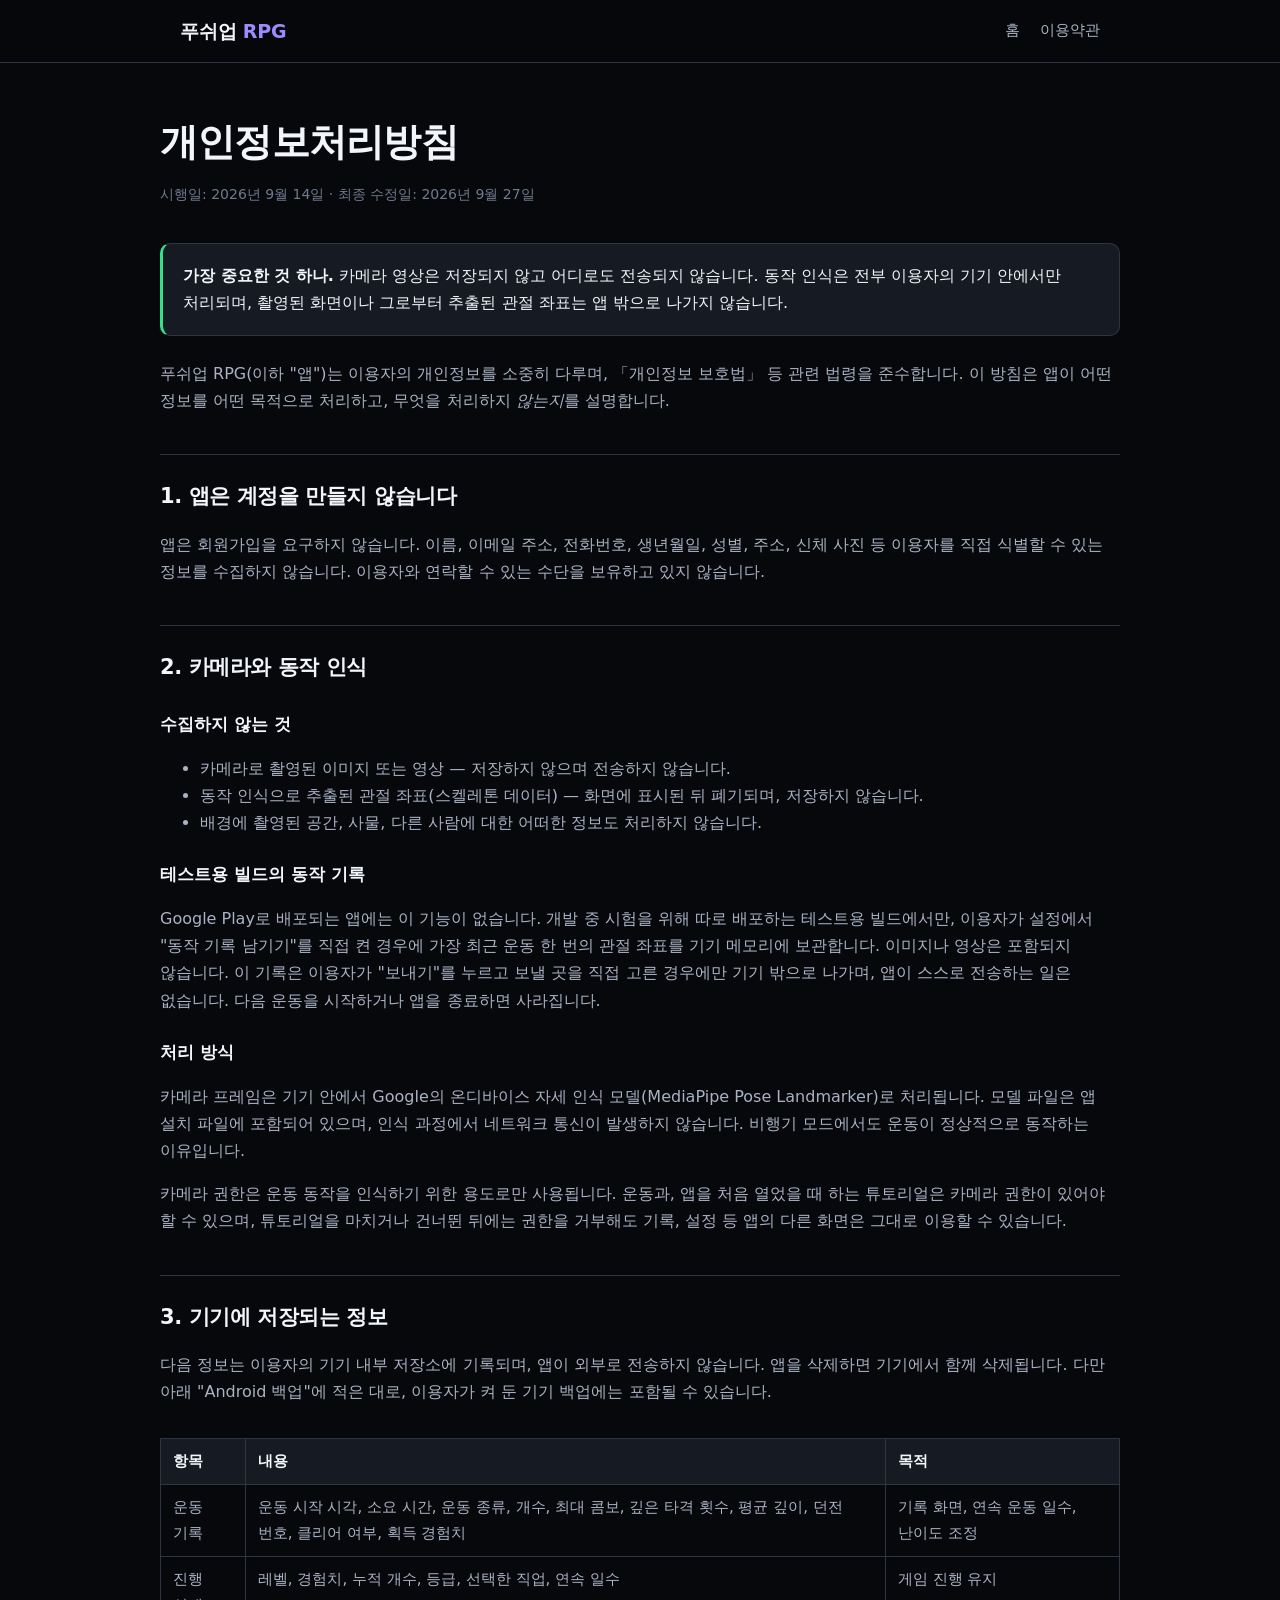
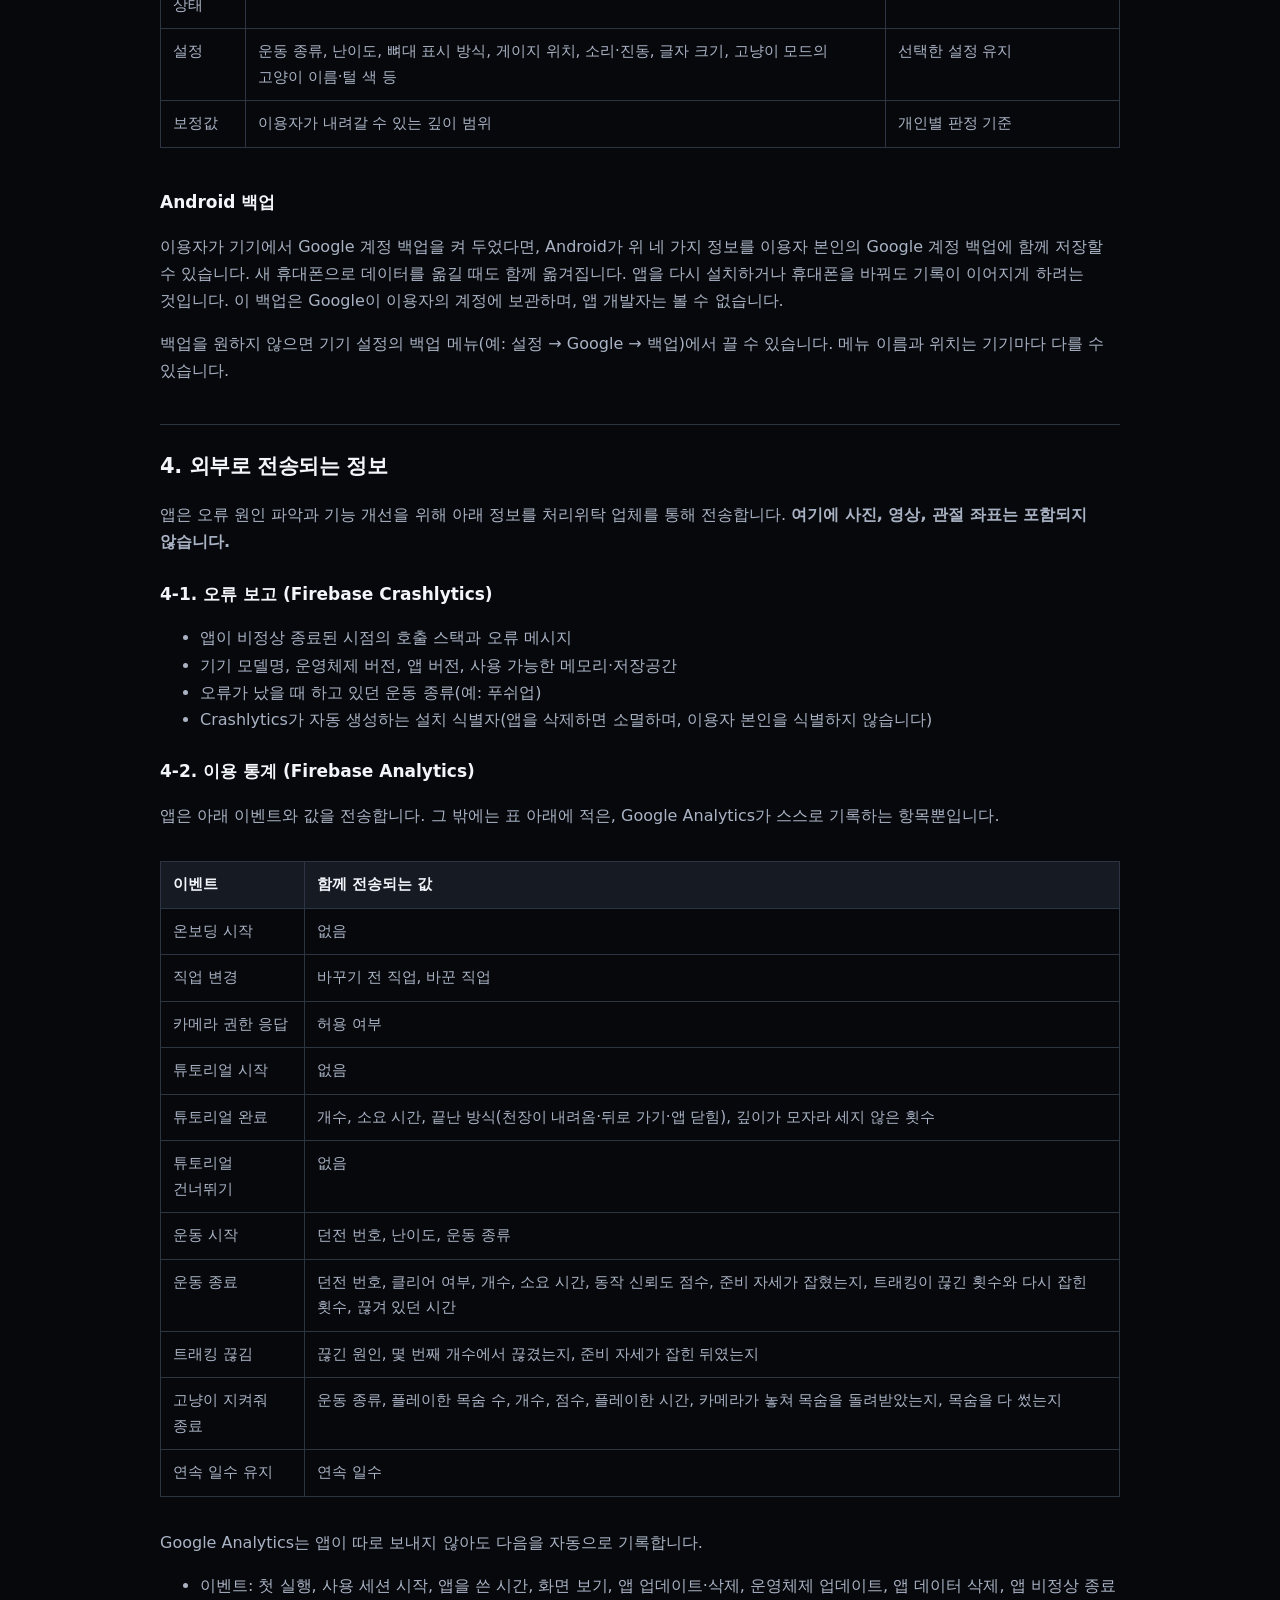
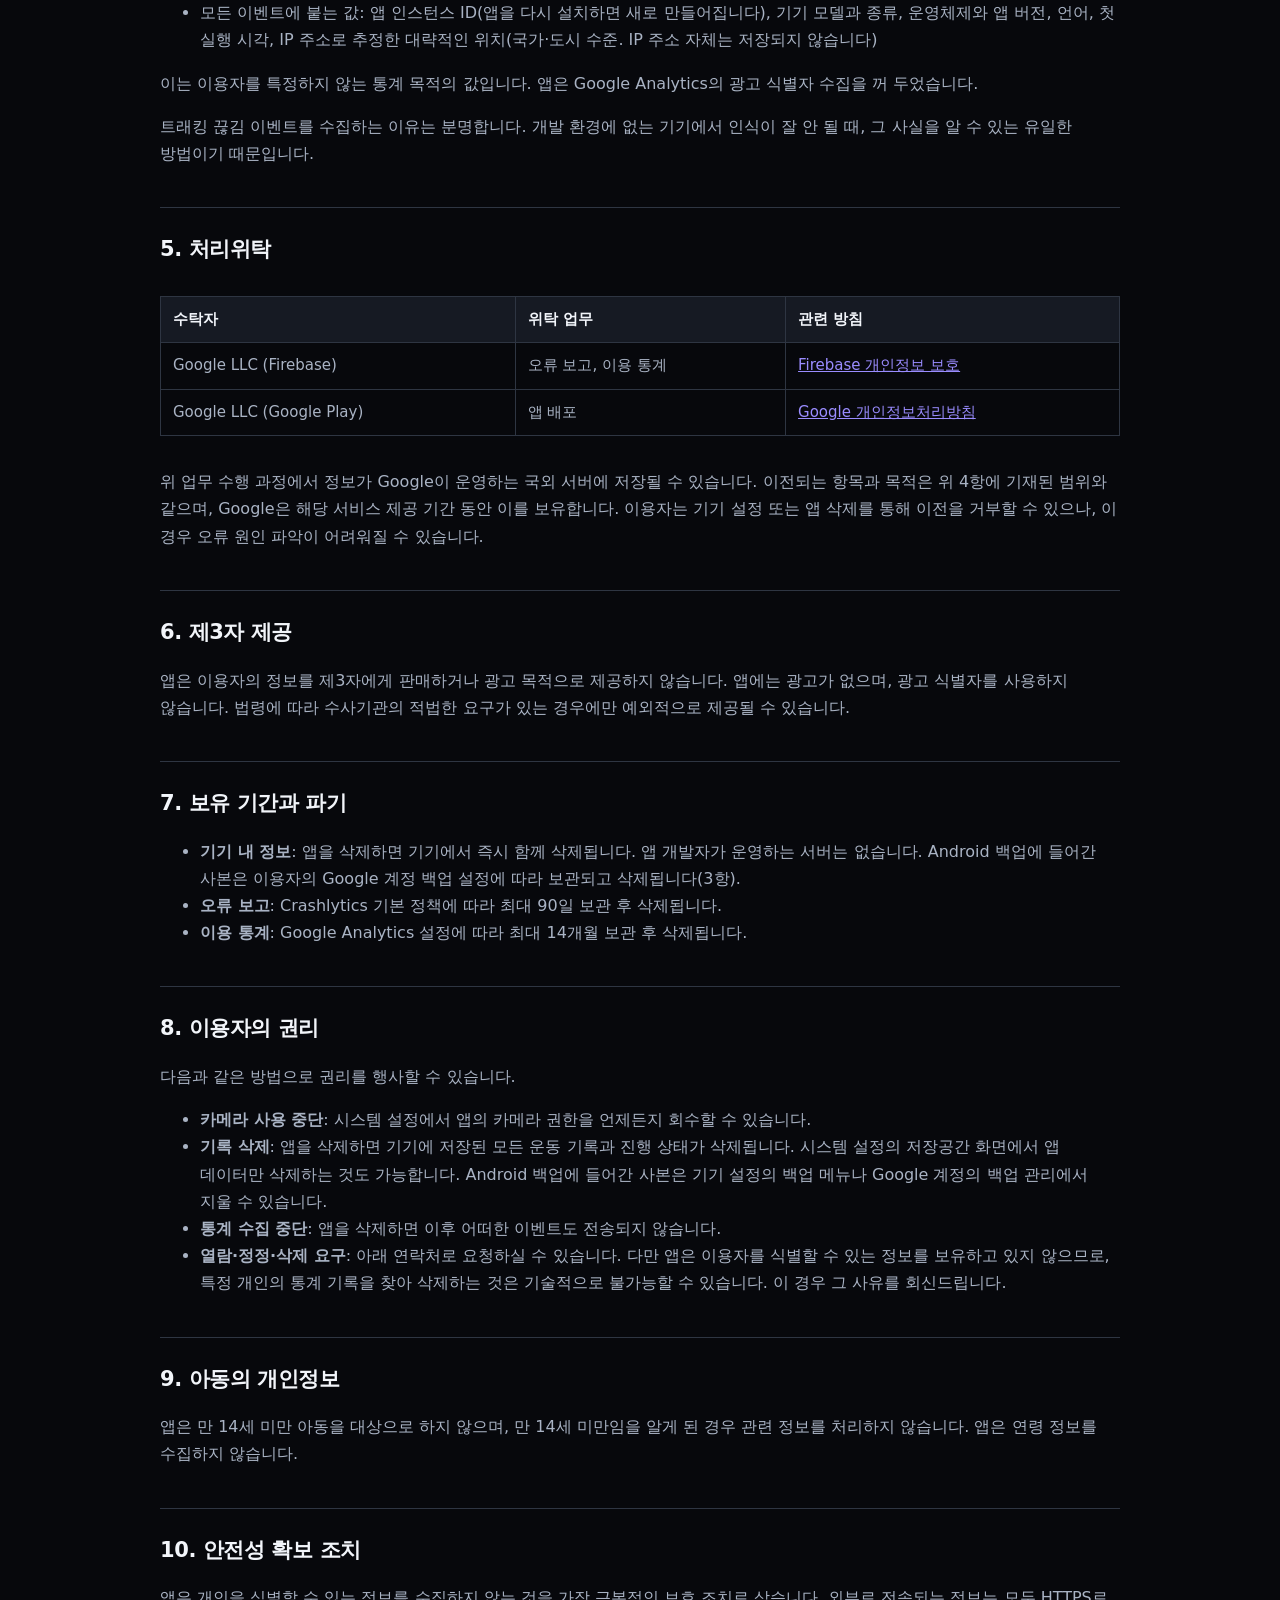
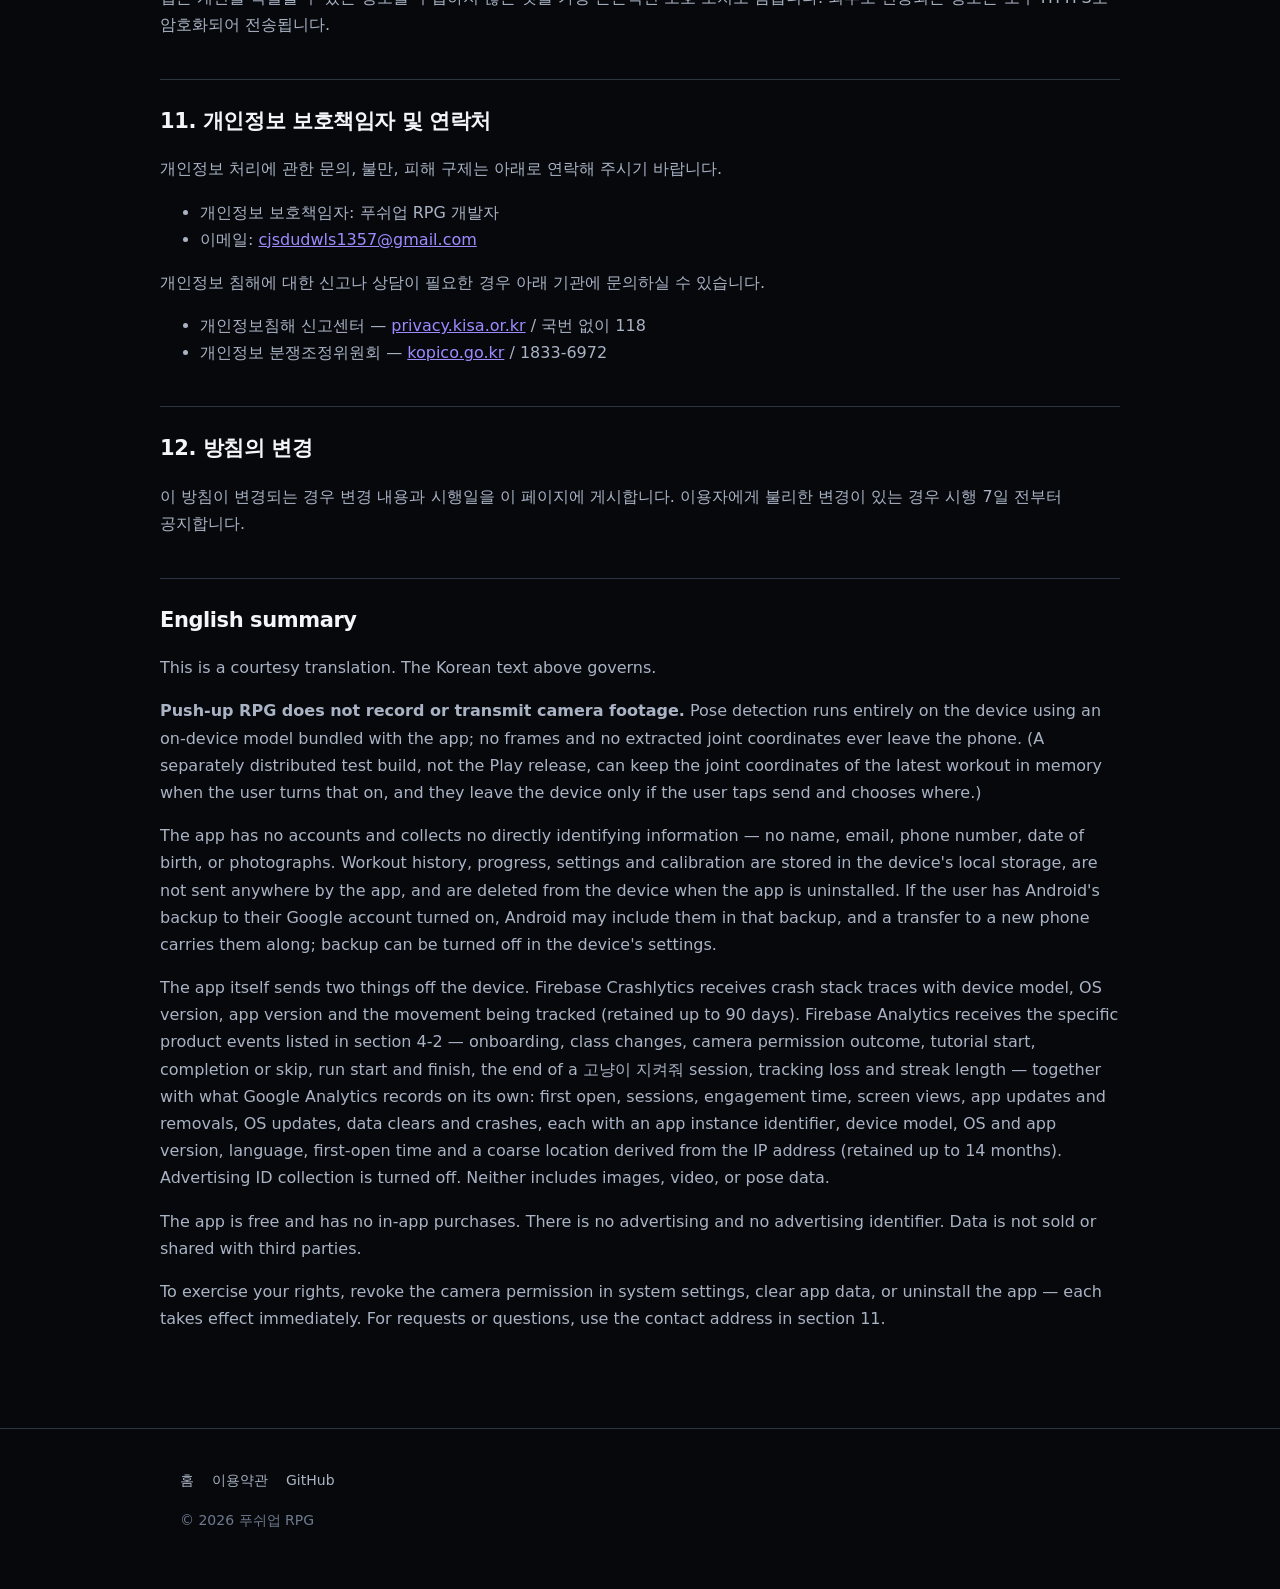
==== site/privacy.html @ f5afe191 "Let the cat find gifts, and dress it in 고냥이 꾸미기 By the owner's decision the cat's things are gifts i" ====
<!doctype html>
<html lang="ko">
<head>
<meta charset="utf-8">
<meta name="viewport" content="width=device-width, initial-scale=1">
<title>개인정보처리방침 — 푸쉬업 RPG</title>
<meta name="description" content="푸쉬업 RPG 개인정보처리방침. 카메라 영상은 저장되지도 전송되지도 않습니다.">
<meta name="robots" content="index, follow">
<link rel="canonical" href="https://cjsdudwls1.github.io/push-up/privacy.html">
<meta name="theme-color" content="#07080c">
<link rel="icon" href="data:image/svg+xml,<svg xmlns='http://www.w3.org/2000/svg' viewBox='0 0 100 100'><text y='.9em' font-size='90'>💪</text></svg>">
<link rel="stylesheet" href="style.css">
</head>
<body>

<header>
  <div class="wrap">
    <a class="wordmark" href="./">푸쉬업 <span>RPG</span></a>
    <nav>
      <a href="./">홈</a>
      <a href="terms.html">이용약관</a>
    </nav>
  </div>
</header>

<div class="legal wrap">

<h1>개인정보처리방침</h1>
<p class="updated">시행일: 2026년 9월 14일 · 최종 수정일: 2026년 9월 27일</p>

<div class="callout">
  <p><strong>가장 중요한 것 하나.</strong> 카메라 영상은 저장되지 않고 어디로도 전송되지 않습니다.
  동작 인식은 전부 이용자의 기기 안에서만 처리되며, 촬영된 화면이나 그로부터 추출된 관절 좌표는
  앱 밖으로 나가지 않습니다.</p>
</div>

<p>
  푸쉬업 RPG(이하 "앱")는 이용자의 개인정보를 소중히 다루며,
  「개인정보 보호법」 등 관련 법령을 준수합니다. 이 방침은 앱이 어떤 정보를 어떤 목적으로 처리하고,
  무엇을 처리하지 <em>않는지</em>를 설명합니다.
</p>

<h2>1. 앱은 계정을 만들지 않습니다</h2>
<p>
  앱은 회원가입을 요구하지 않습니다. 이름, 이메일 주소, 전화번호, 생년월일, 성별, 주소,
  신체 사진 등 이용자를 직접 식별할 수 있는 정보를 수집하지 않습니다.
  이용자와 연락할 수 있는 수단을 보유하고 있지 않습니다.
</p>

<h2>2. 카메라와 동작 인식</h2>
<h3>수집하지 않는 것</h3>
<ul>
  <li>카메라로 촬영된 이미지 또는 영상 — 저장하지 않으며 전송하지 않습니다.</li>
  <li>동작 인식으로 추출된 관절 좌표(스켈레톤 데이터) — 화면에 표시된 뒤 폐기되며, 저장하지 않습니다.</li>
  <li>배경에 촬영된 공간, 사물, 다른 사람에 대한 어떠한 정보도 처리하지 않습니다.</li>
</ul>
<h3>테스트용 빌드의 동작 기록</h3>
<p>
  Google Play로 배포되는 앱에는 이 기능이 없습니다. 개발 중 시험을 위해 따로 배포하는 테스트용 빌드에서만,
  이용자가 설정에서 "동작 기록 남기기"를 직접 켠 경우에 가장 최근 운동 한 번의 관절 좌표를 기기 메모리에
  보관합니다. 이미지나 영상은 포함되지 않습니다. 이 기록은 이용자가 "보내기"를 누르고 보낼 곳을 직접 고른
  경우에만 기기 밖으로 나가며, 앱이 스스로 전송하는 일은 없습니다. 다음 운동을 시작하거나 앱을 종료하면
  사라집니다.
</p>
<h3>처리 방식</h3>
<p>
  카메라 프레임은 기기 안에서 Google의 온디바이스 자세 인식 모델(MediaPipe Pose Landmarker)로
  처리됩니다. 모델 파일은 앱 설치 파일에 포함되어 있으며, 인식 과정에서 네트워크 통신이 발생하지 않습니다.
  비행기 모드에서도 운동이 정상적으로 동작하는 이유입니다.
</p>
<p>
  카메라 권한은 운동 동작을 인식하기 위한 용도로만 사용됩니다. 운동과, 앱을 처음 열었을 때 하는
  튜토리얼은 카메라 권한이 있어야 할 수 있으며, 튜토리얼을 마치거나 건너뛴 뒤에는 권한을 거부해도
  기록, 설정 등 앱의 다른 화면은 그대로 이용할 수 있습니다.
</p>

<h2>3. 기기에 저장되는 정보</h2>
<p>
  다음 정보는 이용자의 기기 내부 저장소에 기록되며, 앱이 외부로 전송하지 않습니다.
  앱을 삭제하면 기기에서 함께 삭제됩니다. 다만 아래 "Android 백업"에 적은 대로, 이용자가 켜 둔
  기기 백업에는 포함될 수 있습니다.
</p>
<div class="table-scroll">
<table>
  <tr><th>항목</th><th>내용</th><th>목적</th></tr>
  <tr>
    <td>운동 기록</td>
    <td>운동 시작 시각, 소요 시간, 운동 종류, 개수, 최대 콤보, 깊은 타격 횟수, 평균 깊이, 던전 번호, 클리어 여부, 획득 경험치</td>
    <td>기록 화면, 연속 운동 일수, 난이도 조정</td>
  </tr>
  <tr>
    <td>진행 상태</td>
    <td>레벨, 경험치, 누적 개수, 등급, 선택한 직업, 연속 일수</td>
    <td>게임 진행 유지</td>
  </tr>
  <tr>
    <td>설정</td>
    <td>운동 종류, 난이도, 뼈대 표시 방식, 게이지 위치, 소리·진동, 글자 크기, 고냥이 모드의 고양이 이름·털 색 등</td>
    <td>선택한 설정 유지</td>
  </tr>
  <tr>
    <td>보정값</td>
    <td>이용자가 내려갈 수 있는 깊이 범위</td>
    <td>개인별 판정 기준</td>
  </tr>
</table>
</div>
<h3>Android 백업</h3>
<p>
  이용자가 기기에서 Google 계정 백업을 켜 두었다면, Android가 위 네 가지 정보를 이용자 본인의
  Google 계정 백업에 함께 저장할 수 있습니다. 새 휴대폰으로 데이터를 옮길 때도 함께 옮겨집니다.
  앱을 다시 설치하거나 휴대폰을 바꿔도 기록이 이어지게 하려는 것입니다. 이 백업은 Google이 이용자의 계정에
  보관하며, 앱 개발자는 볼 수 없습니다.
</p>
<p>
  백업을 원하지 않으면 기기 설정의 백업 메뉴(예: 설정 → Google → 백업)에서 끌 수 있습니다.
  메뉴 이름과 위치는 기기마다 다를 수 있습니다.
</p>

<h2>4. 외부로 전송되는 정보</h2>
<p>
  앱은 오류 원인 파악과 기능 개선을 위해 아래 정보를 처리위탁 업체를 통해 전송합니다.
  <strong>여기에 사진, 영상, 관절 좌표는 포함되지 않습니다.</strong>
</p>

<h3>4-1. 오류 보고 (Firebase Crashlytics)</h3>
<ul>
  <li>앱이 비정상 종료된 시점의 호출 스택과 오류 메시지</li>
  <li>기기 모델명, 운영체제 버전, 앱 버전, 사용 가능한 메모리·저장공간</li>
  <li>오류가 났을 때 하고 있던 운동 종류(예: 푸쉬업)</li>
  <li>Crashlytics가 자동 생성하는 설치 식별자(앱을 삭제하면 소멸하며, 이용자 본인을 식별하지 않습니다)</li>
</ul>

<h3>4-2. 이용 통계 (Firebase Analytics)</h3>
<p>앱은 아래 이벤트와 값을 전송합니다. 그 밖에는 표 아래에 적은, Google Analytics가 스스로 기록하는
항목뿐입니다.</p>
<div class="table-scroll">
<table>
  <tr><th>이벤트</th><th>함께 전송되는 값</th></tr>
  <tr><td>온보딩 시작</td><td>없음</td></tr>
  <tr><td>직업 변경</td><td>바꾸기 전 직업, 바꾼 직업</td></tr>
  <tr><td>카메라 권한 응답</td><td>허용 여부</td></tr>
  <tr><td>튜토리얼 시작</td><td>없음</td></tr>
  <tr><td>튜토리얼 완료</td><td>개수, 소요 시간, 끝난 방식(천장이 내려옴·뒤로 가기·앱 닫힘), 깊이가 모자라 세지 않은 횟수</td></tr>
  <tr><td>튜토리얼 건너뛰기</td><td>없음</td></tr>
  <tr><td>운동 시작</td><td>던전 번호, 난이도, 운동 종류</td></tr>
  <tr><td>운동 종료</td><td>던전 번호, 클리어 여부, 개수, 소요 시간, 동작 신뢰도 점수, 준비 자세가 잡혔는지, 트래킹이 끊긴 횟수와 다시 잡힌 횟수, 끊겨 있던 시간</td></tr>
  <tr><td>트래킹 끊김</td><td>끊긴 원인, 몇 번째 개수에서 끊겼는지, 준비 자세가 잡힌 뒤였는지</td></tr>
  <tr><td>고냥이 지켜줘 종료</td><td>운동 종류, 플레이한 목숨 수, 개수, 점수, 플레이한 시간, 카메라가 놓쳐 목숨을 돌려받았는지, 목숨을 다 썼는지</td></tr>
  <tr><td>연속 일수 유지</td><td>연속 일수</td></tr>
</table>
</div>
<p>Google Analytics는 앱이 따로 보내지 않아도 다음을 자동으로 기록합니다.</p>
<ul>
  <li>이벤트: 첫 실행, 사용 세션 시작, 앱을 쓴 시간, 화면 보기, 앱 업데이트·삭제, 운영체제 업데이트,
      앱 데이터 삭제, 앱 비정상 종료</li>
  <li>모든 이벤트에 붙는 값: 앱 인스턴스 ID(앱을 다시 설치하면 새로 만들어집니다), 기기 모델과 종류,
      운영체제와 앱 버전, 언어, 첫 실행 시각, IP 주소로 추정한 대략적인 위치(국가·도시 수준.
      IP 주소 자체는 저장되지 않습니다)</li>
</ul>
<p>
  이는 이용자를 특정하지 않는 통계 목적의 값입니다. 앱은 Google Analytics의 광고 식별자 수집을 꺼 두었습니다.
</p>
<p>
  트래킹 끊김 이벤트를 수집하는 이유는 분명합니다. 개발 환경에 없는 기기에서 인식이 잘 안 될 때,
  그 사실을 알 수 있는 유일한 방법이기 때문입니다.
</p>

<h2>5. 처리위탁</h2>
<div class="table-scroll">
<table>
  <tr><th>수탁자</th><th>위탁 업무</th><th>관련 방침</th></tr>
  <tr>
    <td>Google LLC (Firebase)</td>
    <td>오류 보고, 이용 통계</td>
    <td><a href="https://firebase.google.com/support/privacy" rel="noopener">Firebase 개인정보 보호</a></td>
  </tr>
  <tr>
    <td>Google LLC (Google Play)</td>
    <td>앱 배포</td>
    <td><a href="https://policies.google.com/privacy" rel="noopener">Google 개인정보처리방침</a></td>
  </tr>
</table>
</div>
<p>
  위 업무 수행 과정에서 정보가 Google이 운영하는 국외 서버에 저장될 수 있습니다.
  이전되는 항목과 목적은 위 4항에 기재된 범위와 같으며, Google은 해당 서비스 제공 기간 동안 이를 보유합니다.
  이용자는 기기 설정 또는 앱 삭제를 통해 이전을 거부할 수 있으나, 이 경우 오류 원인 파악이 어려워질 수 있습니다.
</p>

<h2>6. 제3자 제공</h2>
<p>
  앱은 이용자의 정보를 제3자에게 판매하거나 광고 목적으로 제공하지 않습니다.
  앱에는 광고가 없으며, 광고 식별자를 사용하지 않습니다.
  법령에 따라 수사기관의 적법한 요구가 있는 경우에만 예외적으로 제공될 수 있습니다.
</p>

<h2>7. 보유 기간과 파기</h2>
<ul>
  <li><strong>기기 내 정보</strong>: 앱을 삭제하면 기기에서 즉시 함께 삭제됩니다. 앱 개발자가 운영하는 서버는 없습니다.
      Android 백업에 들어간 사본은 이용자의 Google 계정 백업 설정에 따라 보관되고 삭제됩니다(3항).</li>
  <li><strong>오류 보고</strong>: Crashlytics 기본 정책에 따라 최대 90일 보관 후 삭제됩니다.</li>
  <li><strong>이용 통계</strong>: Google Analytics 설정에 따라 최대 14개월 보관 후 삭제됩니다.</li>
</ul>

<h2>8. 이용자의 권리</h2>
<p>다음과 같은 방법으로 권리를 행사할 수 있습니다.</p>
<ul>
  <li><strong>카메라 사용 중단</strong>: 시스템 설정에서 앱의 카메라 권한을 언제든지 회수할 수 있습니다.</li>
  <li><strong>기록 삭제</strong>: 앱을 삭제하면 기기에 저장된 모든 운동 기록과 진행 상태가 삭제됩니다.
      시스템 설정의 저장공간 화면에서 앱 데이터만 삭제하는 것도 가능합니다. Android 백업에 들어간
      사본은 기기 설정의 백업 메뉴나 Google 계정의 백업 관리에서 지울 수 있습니다.</li>
  <li><strong>통계 수집 중단</strong>: 앱을 삭제하면 이후 어떠한 이벤트도 전송되지 않습니다.</li>
  <li><strong>열람·정정·삭제 요구</strong>: 아래 연락처로 요청하실 수 있습니다. 다만 앱은 이용자를
      식별할 수 있는 정보를 보유하고 있지 않으므로, 특정 개인의 통계 기록을 찾아 삭제하는 것은
      기술적으로 불가능할 수 있습니다. 이 경우 그 사유를 회신드립니다.</li>
</ul>

<h2>9. 아동의 개인정보</h2>
<p>
  앱은 만 14세 미만 아동을 대상으로 하지 않으며, 만 14세 미만임을 알게 된 경우 관련 정보를
  처리하지 않습니다. 앱은 연령 정보를 수집하지 않습니다.
</p>

<h2>10. 안전성 확보 조치</h2>
<p>
  앱은 개인을 식별할 수 있는 정보를 수집하지 않는 것을 가장 근본적인 보호 조치로 삼습니다.
  외부로 전송되는 정보는 모두 HTTPS로 암호화되어 전송됩니다.
</p>

<h2 id="contact">11. 개인정보 보호책임자 및 연락처</h2>
<p>
  개인정보 처리에 관한 문의, 불만, 피해 구제는 아래로 연락해 주시기 바랍니다.
</p>
<ul>
  <li>개인정보 보호책임자: 푸쉬업 RPG 개발자</li>
  <li>이메일: <a href="mailto:cjsdudwls1357@gmail.com">cjsdudwls1357@gmail.com</a></li>
</ul>
<p>
  개인정보 침해에 대한 신고나 상담이 필요한 경우 아래 기관에 문의하실 수 있습니다.
</p>
<ul>
  <li>개인정보침해 신고센터 — <a href="https://privacy.kisa.or.kr" rel="noopener">privacy.kisa.or.kr</a> / 국번 없이 118</li>
  <li>개인정보 분쟁조정위원회 — <a href="https://www.kopico.go.kr" rel="noopener">kopico.go.kr</a> / 1833-6972</li>
</ul>

<h2>12. 방침의 변경</h2>
<p>
  이 방침이 변경되는 경우 변경 내용과 시행일을 이 페이지에 게시합니다.
  이용자에게 불리한 변경이 있는 경우 시행 7일 전부터 공지합니다.
</p>

<h2 id="en">English summary</h2>
<p>
  This is a courtesy translation. The Korean text above governs.
</p>
<p>
  <strong>Push-up RPG does not record or transmit camera footage.</strong> Pose detection runs
  entirely on the device using an on-device model bundled with the app; no frames and no extracted
  joint coordinates ever leave the phone. (A separately distributed test build, not the Play
  release, can keep the joint coordinates of the latest workout in memory when the user turns that
  on, and they leave the device only if the user taps send and chooses where.)
</p>
<p>
  The app has no accounts and collects no directly identifying information — no name, email,
  phone number, date of birth, or photographs. Workout history, progress, settings and calibration
  are stored in the device's local storage, are not sent anywhere by the app, and are deleted from
  the device when the app is uninstalled. If the user has Android's backup to their Google account
  turned on, Android may include them in that backup, and a transfer to a new phone carries them
  along; backup can be turned off in the device's settings.
</p>
<p>
  The app itself sends two things off the device. Firebase Crashlytics receives crash stack traces with device
  model, OS version, app version and the movement being tracked (retained up to 90 days). Firebase Analytics receives the
  specific product events listed in section 4-2 — onboarding, class changes, camera permission
  outcome, tutorial start, completion or skip, run start and finish, the end of a 고냥이 지켜줘
  session, tracking loss and streak length
  — together with what Google Analytics records on its own: first open, sessions, engagement time,
  screen views, app updates and removals, OS updates, data clears and crashes, each with an app
  instance identifier, device model, OS and app version,
  language, first-open time and a coarse location derived from the IP address (retained up to 14
  months). Advertising ID collection is turned off. Neither includes images, video, or pose data.
</p>
<p>
  The app is free and has no in-app purchases. There is no advertising and no advertising
  identifier. Data is not sold or shared with third parties.
</p>
<p>
  To exercise your rights, revoke the camera permission in system settings, clear app data, or
  uninstall the app — each takes effect immediately. For requests or questions, use the contact
  address in section 11.
</p>

</div>

<footer>
  <div class="wrap">
    <div class="links">
      <a href="./">홈</a>
      <a href="terms.html">이용약관</a>
      <a href="https://github.com/cjsdudwls1/push-up">GitHub</a>
    </div>
    <div>© 2026 푸쉬업 RPG</div>
  </div>
</footer>

</body>
</html>
---- site/style.css ----
/*
 * The landing page shares the app's palette on purpose: someone who arrives from a share card and
 * then installs should not feel handed off to a different product.
 */
:root {
    --bg0: #07080c;
    --bg1: #0e1117;
    --bg2: #161a23;
    --bg3: #1f2430;
    --stroke: #2e3542;
    --text: #f2f5fa;
    --text-2: #a9b3c4;
    --text-3: #6e7a8e;
    --brand: #7c6bff;
    --brand-light: #9a8cff;
    --deep: #ffc53d;
    --accept: #35e08a;
    --combo: #ff9f43;
    --info: #35c3ff;
    --ink: #0b0d12;
    --radius: 18px;
    --max: 960px;
}

* { box-sizing: border-box; }

/* The class on a .btn sets display, which outranks the UA stylesheet's [hidden] rule. Without this
   the CTAs that have no URL yet render anyway, as dead buttons. */
[hidden] { display: none !important; }

html { scroll-behavior: smooth; }

body {
    margin: 0;
    background: var(--bg0);
    color: var(--text);
    font-family: "Pretendard", -apple-system, BlinkMacSystemFont, "Apple SD Gothic Neo",
        "Noto Sans KR", "Malgun Gothic", system-ui, sans-serif;
    line-height: 1.7;
    -webkit-font-smoothing: antialiased;
    word-break: keep-all;
}

a { color: var(--brand-light); }

.wrap {
    max-width: var(--max);
    margin: 0 auto;
    padding: 0 20px;
}

/* ---------------------------------------------------------------- header */

header {
    position: sticky;
    top: 0;
    z-index: 10;
    background: rgba(7, 8, 12, 0.82);
    backdrop-filter: blur(12px);
    border-bottom: 1px solid var(--stroke);
}

header .wrap {
    display: flex;
    align-items: center;
    justify-content: space-between;
    height: 62px;
}

.wordmark {
    font-weight: 800;
    font-size: 19px;
    letter-spacing: -0.01em;
    color: var(--text);
    text-decoration: none;
}

.wordmark span { color: var(--brand-light); }

header nav {
    display: flex;
    gap: 20px;
    font-size: 15px;
}

header nav a {
    color: var(--text-2);
    text-decoration: none;
}

header nav a:hover { color: var(--text); }

/* ---------------------------------------------------------------- hero */

.hero {
    padding: 84px 0 64px;
    background:
        radial-gradient(900px 460px at 50% -10%, rgba(124, 107, 255, 0.24), transparent 70%),
        var(--bg0);
}

.hero .wrap {
    display: grid;
    grid-template-columns: 1.1fr 0.9fr;
    gap: 48px;
    align-items: center;
}

.eyebrow {
    display: inline-block;
    font-size: 13px;
    font-weight: 700;
    letter-spacing: 0.04em;
    color: var(--deep);
    border: 1px solid rgba(255, 197, 61, 0.35);
    background: rgba(255, 197, 61, 0.08);
    border-radius: 999px;
    padding: 5px 13px;
    margin-bottom: 20px;
}

h1 {
    font-size: clamp(34px, 5.6vw, 54px);
    line-height: 1.22;
    letter-spacing: -0.02em;
    margin: 0 0 18px;
    font-weight: 800;
}

h1 em {
    font-style: normal;
    color: var(--deep);
}

.lede {
    font-size: 18px;
    color: var(--text-2);
    margin: 0 0 30px;
}

.cta-row {
    display: flex;
    flex-wrap: wrap;
    gap: 12px;
}

.btn {
    display: inline-flex;
    align-items: center;
    gap: 8px;
    border-radius: 14px;
    padding: 14px 24px;
    font-weight: 700;
    font-size: 16px;
    text-decoration: none;
    border: 1px solid transparent;
    transition: transform 0.12s ease, background 0.12s ease;
}

.btn:active { transform: translateY(1px); }

.btn-primary {
    background: var(--brand);
    color: #fff;
}

.btn-primary:hover { background: var(--brand-light); }

.btn-ghost {
    background: transparent;
    border-color: var(--stroke);
    color: var(--text);
}

.btn-ghost:hover { background: var(--bg2); }

.cta-note {
    font-size: 14px;
    color: var(--text-3);
    margin-top: 14px;
}

/* ---------------------------------------------------------------- sections */

section { padding: 72px 0; }

section.alt { background: var(--bg1); }

h2 {
    font-size: clamp(26px, 3.6vw, 34px);
    letter-spacing: -0.02em;
    margin: 0 0 12px;
    font-weight: 800;
}

.section-lede {
    color: var(--text-2);
    font-size: 17px;
    margin: 0 0 40px;
    max-width: 62ch;
}

.grid-3 {
    display: grid;
    grid-template-columns: repeat(3, 1fr);
    gap: 18px;
}

.grid-2 {
    display: grid;
    grid-template-columns: repeat(2, 1fr);
    gap: 18px;
}

.card {
    background: var(--bg2);
    border: 1px solid var(--stroke);
    border-radius: var(--radius);
    padding: 24px;
}

.card h3 {
    margin: 0 0 8px;
    font-size: 18px;
    font-weight: 700;
}

.card p {
    margin: 0;
    color: var(--text-2);
    font-size: 15px;
}

.card .mark {
    font-size: 26px;
    line-height: 1;
    margin-bottom: 14px;
    display: block;
}

.split {
    display: grid;
    grid-template-columns: 1fr 1fr;
    gap: 48px;
    align-items: center;
}

.split img {
    width: 100%;
    max-width: 340px;
    border-radius: var(--radius);
    border: 1px solid var(--stroke);
    display: block;
    margin: 0 auto;
}

ul.checks {
    list-style: none;
    padding: 0;
    margin: 24px 0 0;
}

ul.checks li {
    position: relative;
    padding-left: 30px;
    margin-bottom: 14px;
    color: var(--text-2);
}

ul.checks li::before {
    content: "";
    position: absolute;
    left: 4px;
    top: 10px;
    width: 9px;
    height: 9px;
    border-radius: 3px;
    background: var(--accept);
}

.privacy-band {
    background: linear-gradient(135deg, rgba(53, 224, 138, 0.10), rgba(53, 195, 255, 0.06));
    border: 1px solid rgba(53, 224, 138, 0.28);
    border-radius: var(--radius);
    padding: 30px;
}

.privacy-band h2 { margin-bottom: 10px; }

.price-grid {
    display: grid;
    grid-template-columns: repeat(2, 1fr);
    gap: 18px;
    max-width: 720px;
}

.price {
    background: var(--bg2);
    border: 1px solid var(--stroke);
    border-radius: var(--radius);
    padding: 26px;
}

.price.free { border-color: rgba(53, 224, 138, 0.35); }

.price .tag {
    font-size: 13px;
    font-weight: 700;
    letter-spacing: 0.03em;
    color: var(--text-3);
    text-transform: uppercase;
}

.price .amount {
    font-size: 26px;
    font-weight: 800;
    margin: 8px 0 14px;
}

.price ul {
    margin: 0;
    padding-left: 18px;
    color: var(--text-2);
    font-size: 15px;
}

details {
    border-bottom: 1px solid var(--stroke);
    padding: 18px 0;
}

details summary {
    cursor: pointer;
    font-weight: 700;
    font-size: 17px;
    list-style: none;
    display: flex;
    justify-content: space-between;
    gap: 16px;
}

details summary::-webkit-details-marker { display: none; }

details summary::after {
    content: "+";
    color: var(--text-3);
    font-weight: 400;
    font-size: 22px;
    line-height: 1;
}

details[open] summary::after { content: "\2212"; }

details p {
    color: var(--text-2);
    margin: 12px 0 0;
    font-size: 15px;
}

footer {
    border-top: 1px solid var(--stroke);
    padding: 40px 0 56px;
    color: var(--text-3);
    font-size: 14px;
}

footer .links {
    display: flex;
    flex-wrap: wrap;
    gap: 18px;
    margin-bottom: 16px;
}

footer a { color: var(--text-2); text-decoration: none; }

footer a:hover { color: var(--text); }

/* ---------------------------------------------------------------- legal pages */

.legal { padding: 56px 0 80px; }

.legal h1 { font-size: clamp(28px, 4vw, 38px); }

.legal .updated {
    color: var(--text-3);
    font-size: 14px;
    margin-bottom: 36px;
}

.legal h2 {
    font-size: 21px;
    margin: 40px 0 12px;
    padding-top: 24px;
    border-top: 1px solid var(--stroke);
}

.legal h3 { font-size: 17px; margin: 24px 0 8px; }

.legal p, .legal li { color: var(--text-2); font-size: 16px; }

.legal table {
    width: 100%;
    border-collapse: collapse;
    margin: 16px 0;
    font-size: 15px;
}

.legal th, .legal td {
    border: 1px solid var(--stroke);
    padding: 10px 12px;
    text-align: left;
    vertical-align: top;
    color: var(--text-2);
}

.legal th { background: var(--bg2); color: var(--text); font-weight: 700; }

.legal .callout {
    background: var(--bg2);
    border: 1px solid var(--stroke);
    border-left: 3px solid var(--accept);
    border-radius: 10px;
    padding: 18px 20px;
    margin: 24px 0;
}

.legal .callout p { margin: 0; color: var(--text); }

.table-scroll { overflow-x: auto; }

/* ---------------------------------------------------------------- responsive */

@media (max-width: 820px) {
    .hero { padding: 56px 0 48px; }
    .hero .wrap, .split { grid-template-columns: 1fr; gap: 34px; }
    .grid-3, .grid-2, .price-grid { grid-template-columns: 1fr; }
    header nav { display: none; }
    section { padding: 56px 0; }
}
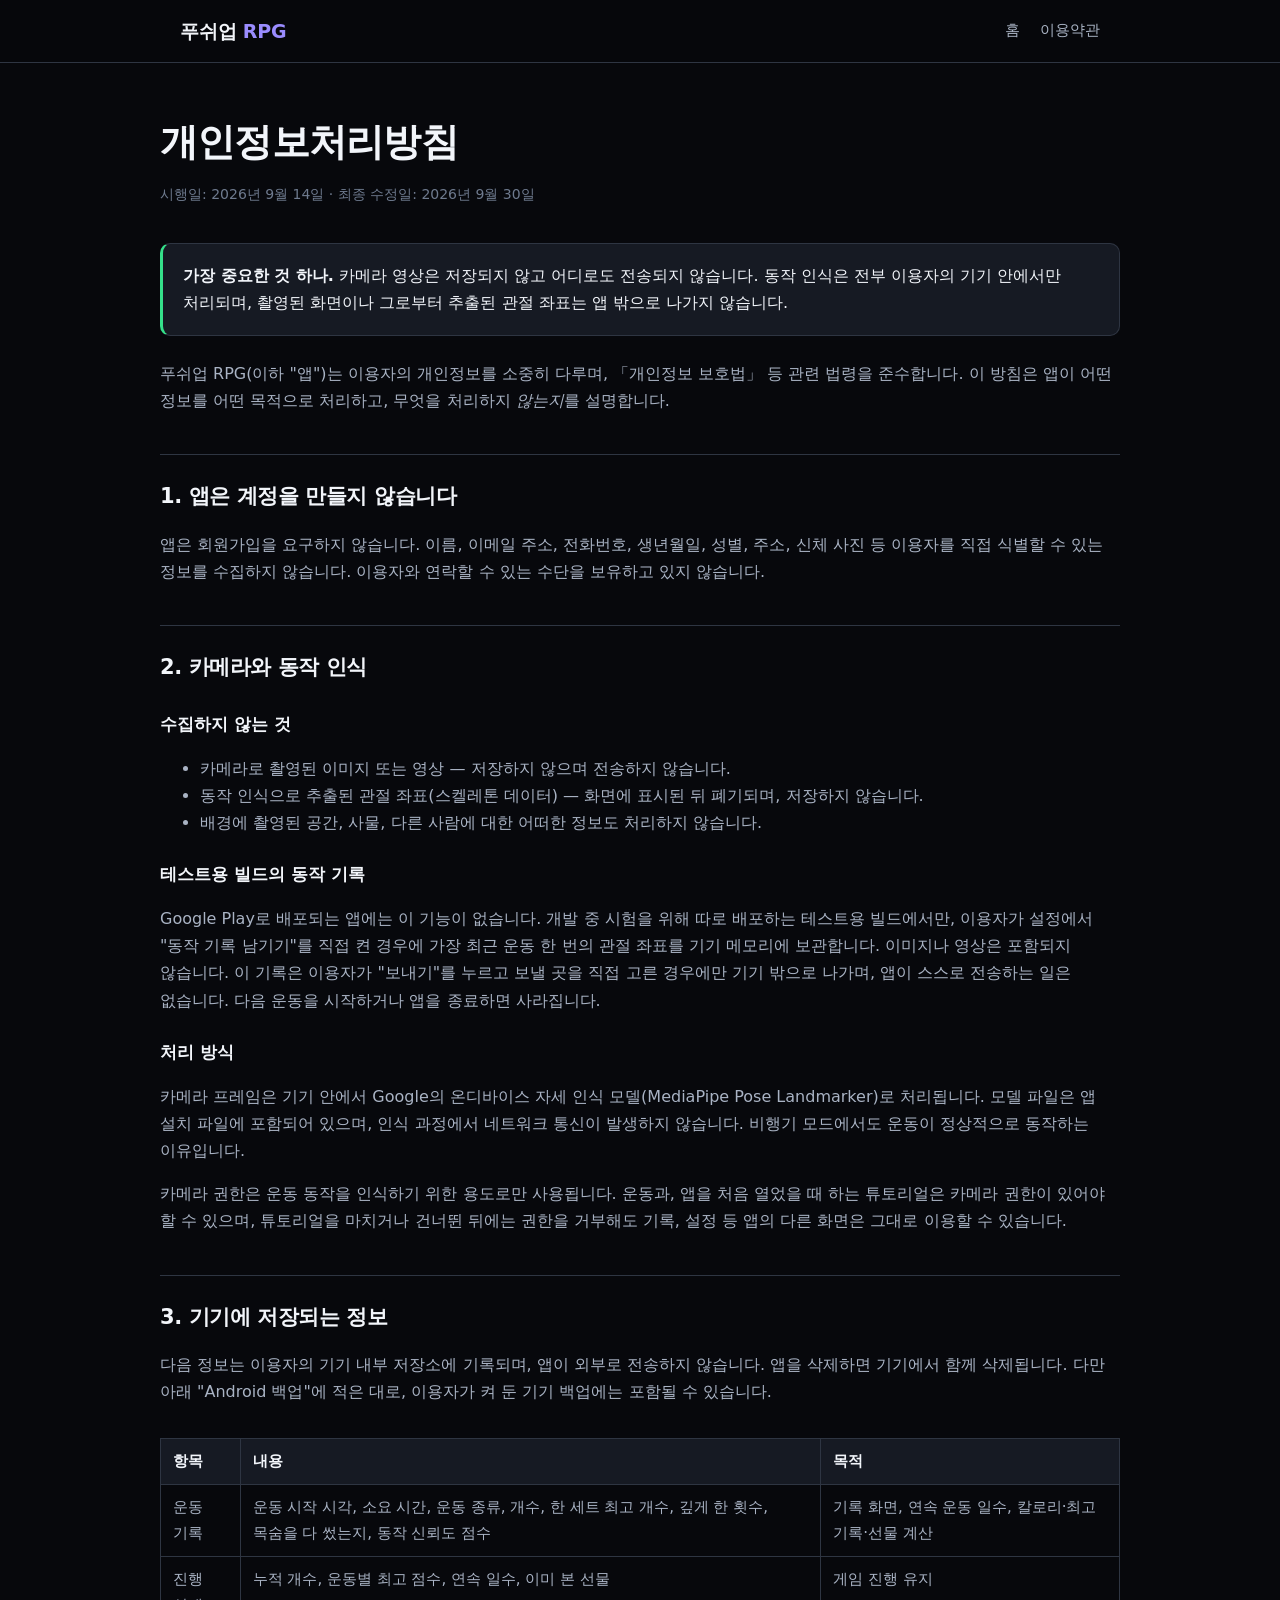
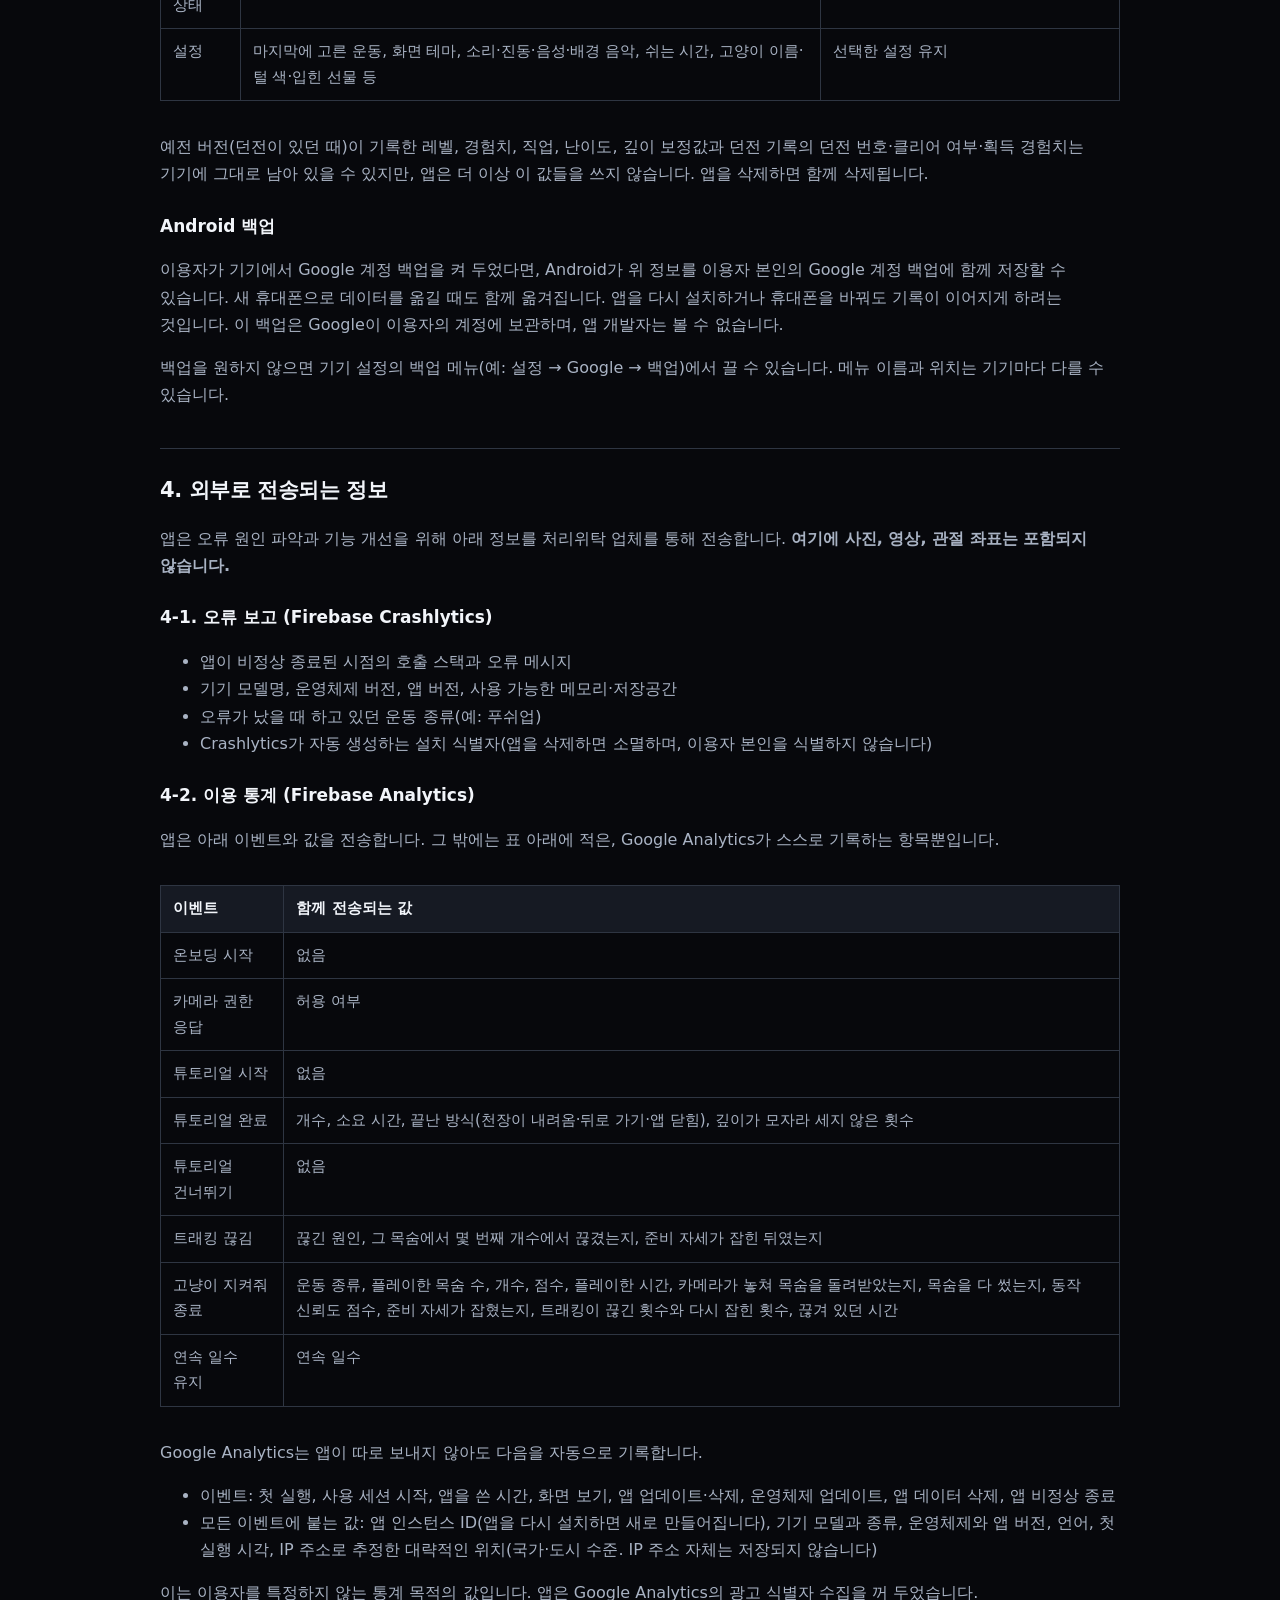
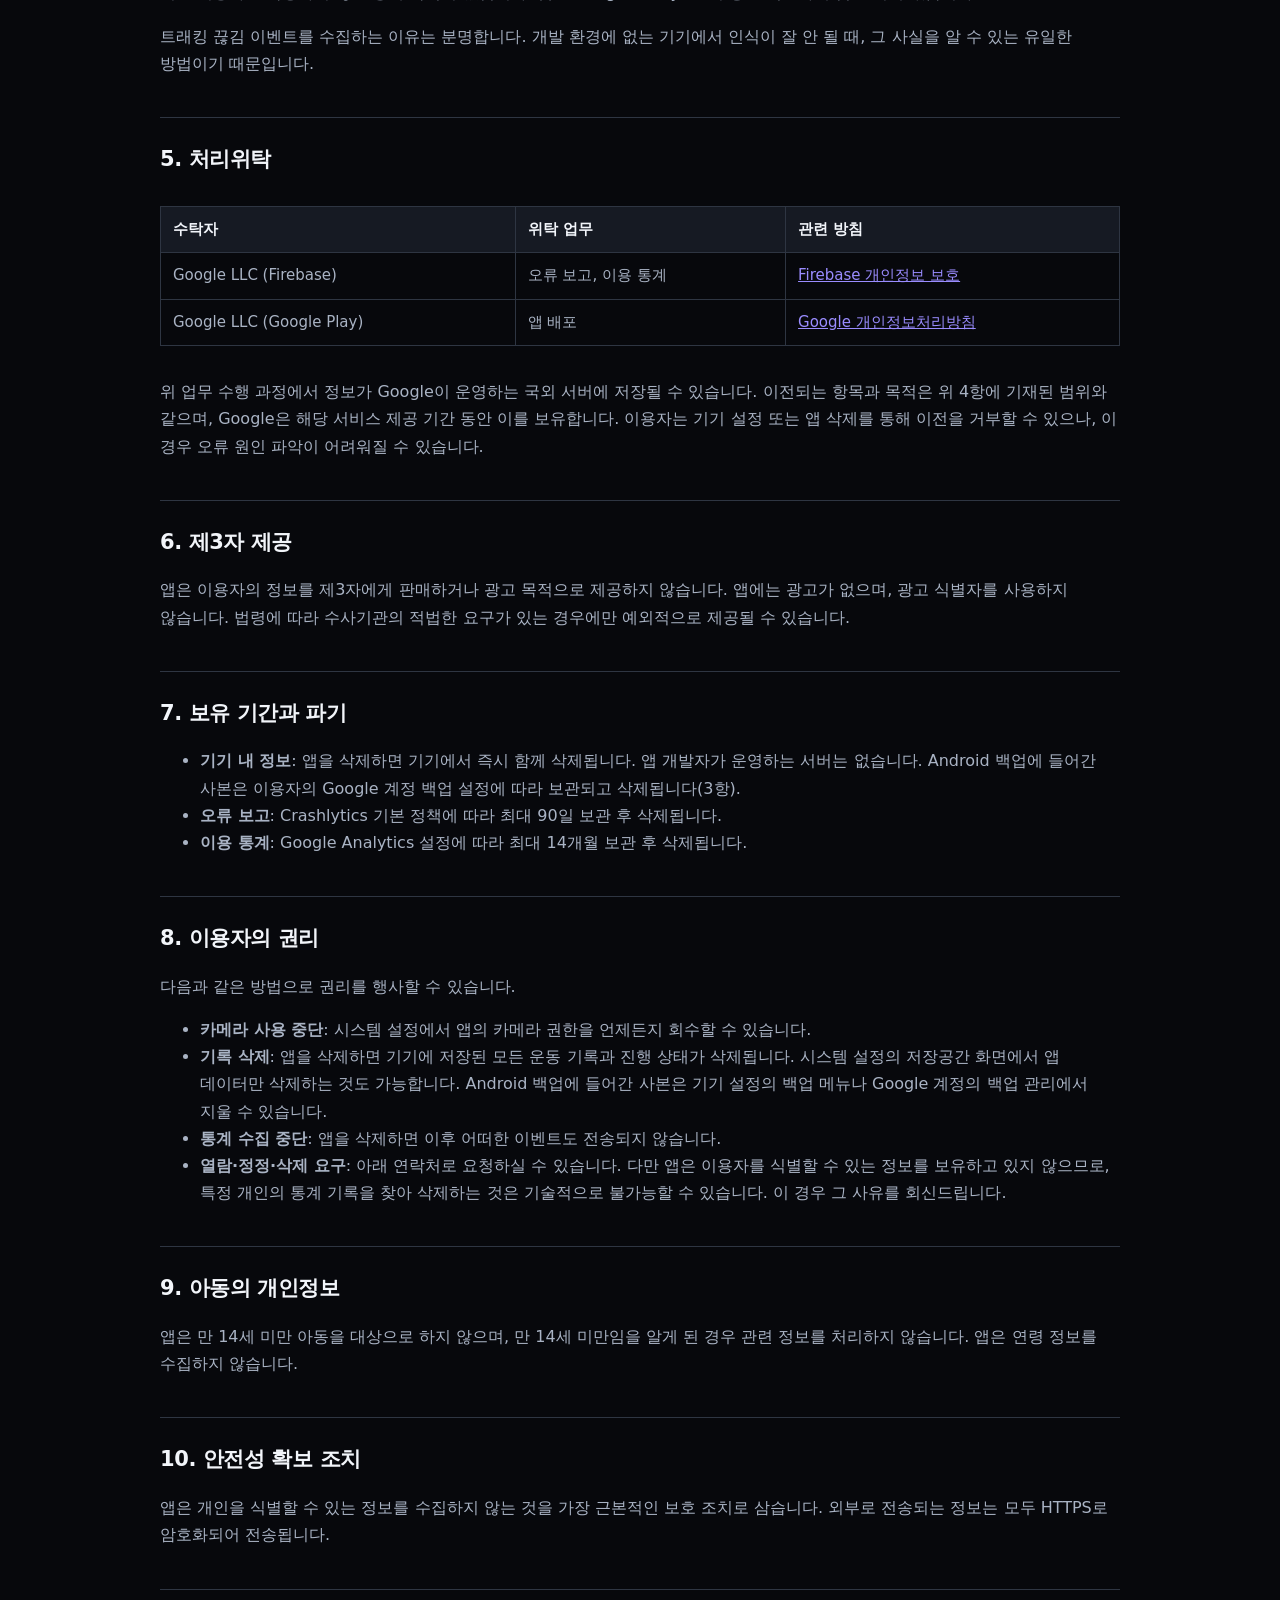
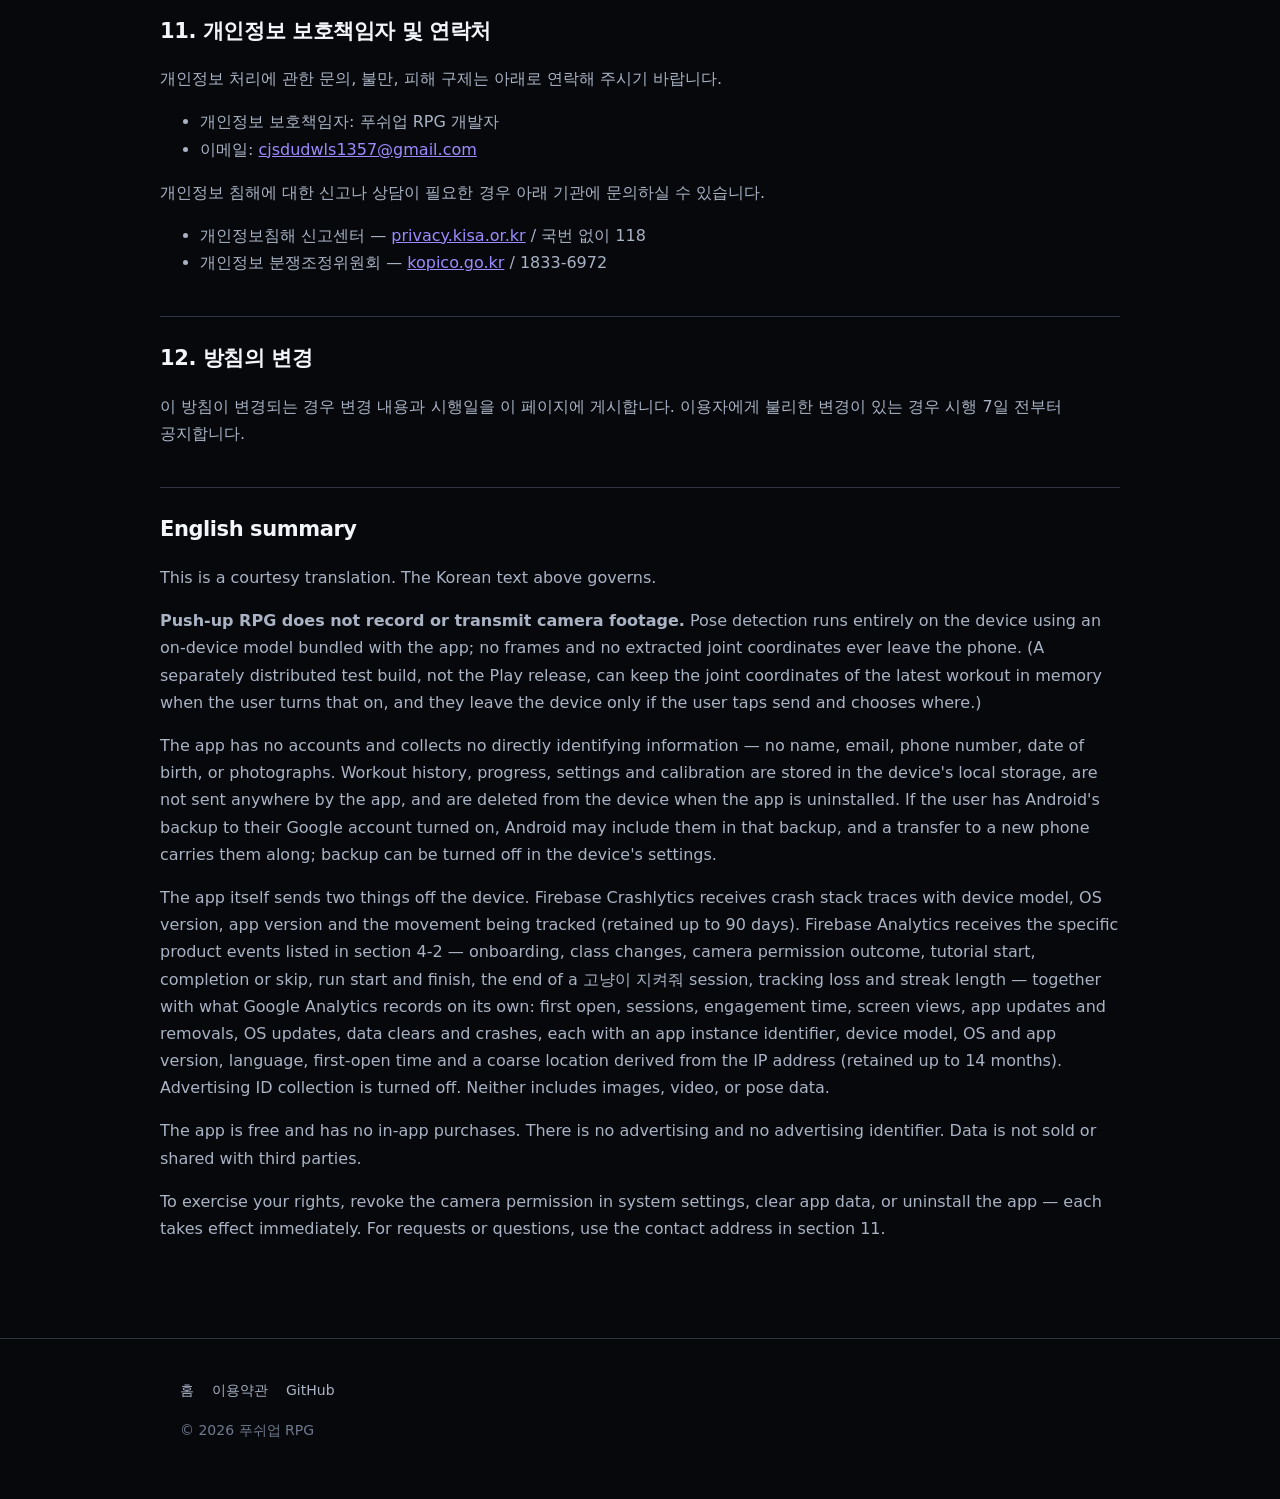
==== commit d9c92511: "Take the dungeons out; count calories burned; keep a best per movement By the owner's decision the d" ====
--- a/site/privacy.html
+++ b/site/privacy.html
@@ -26,7 +26,7 @@
 <div class="legal wrap">
 
 <h1>개인정보처리방침</h1>
-<p class="updated">시행일: 2026년 9월 14일 · 최종 수정일: 2026년 9월 27일</p>
+<p class="updated">시행일: 2026년 9월 14일 · 최종 수정일: 2026년 9월 30일</p>
 
 <div class="callout">
   <p><strong>가장 중요한 것 하나.</strong> 카메라 영상은 저장되지 않고 어디로도 전송되지 않습니다.
@@ -85,29 +85,29 @@
   <tr><th>항목</th><th>내용</th><th>목적</th></tr>
   <tr>
     <td>운동 기록</td>
-    <td>운동 시작 시각, 소요 시간, 운동 종류, 개수, 최대 콤보, 깊은 타격 횟수, 평균 깊이, 던전 번호, 클리어 여부, 획득 경험치</td>
-    <td>기록 화면, 연속 운동 일수, 난이도 조정</td>
+    <td>운동 시작 시각, 소요 시간, 운동 종류, 개수, 한 세트 최고 개수, 깊게 한 횟수, 목숨을 다 썼는지, 동작 신뢰도 점수</td>
+    <td>기록 화면, 연속 운동 일수, 칼로리·최고 기록·선물 계산</td>
   </tr>
   <tr>
     <td>진행 상태</td>
-    <td>레벨, 경험치, 누적 개수, 등급, 선택한 직업, 연속 일수</td>
+    <td>누적 개수, 운동별 최고 점수, 연속 일수, 이미 본 선물</td>
     <td>게임 진행 유지</td>
   </tr>
   <tr>
     <td>설정</td>
-    <td>운동 종류, 난이도, 뼈대 표시 방식, 게이지 위치, 소리·진동, 글자 크기, 고냥이 모드의 고양이 이름·털 색 등</td>
+    <td>마지막에 고른 운동, 화면 테마, 소리·진동·음성·배경 음악, 쉬는 시간, 고양이 이름·털 색·입힌 선물 등</td>
     <td>선택한 설정 유지</td>
   </tr>
-  <tr>
-    <td>보정값</td>
-    <td>이용자가 내려갈 수 있는 깊이 범위</td>
-    <td>개인별 판정 기준</td>
-  </tr>
 </table>
 </div>
+<p>
+  예전 버전(던전이 있던 때)이 기록한 레벨, 경험치, 직업, 난이도, 깊이 보정값과 던전 기록의 던전 번호·클리어
+  여부·획득 경험치는 기기에 그대로 남아 있을 수 있지만, 앱은 더 이상 이 값들을 쓰지 않습니다. 앱을 삭제하면
+  함께 삭제됩니다.
+</p>
 <h3>Android 백업</h3>
 <p>
-  이용자가 기기에서 Google 계정 백업을 켜 두었다면, Android가 위 네 가지 정보를 이용자 본인의
+  이용자가 기기에서 Google 계정 백업을 켜 두었다면, Android가 위 정보를 이용자 본인의
   Google 계정 백업에 함께 저장할 수 있습니다. 새 휴대폰으로 데이터를 옮길 때도 함께 옮겨집니다.
   앱을 다시 설치하거나 휴대폰을 바꿔도 기록이 이어지게 하려는 것입니다. 이 백업은 Google이 이용자의 계정에
   보관하며, 앱 개발자는 볼 수 없습니다.
@@ -138,15 +138,12 @@
 <table>
   <tr><th>이벤트</th><th>함께 전송되는 값</th></tr>
   <tr><td>온보딩 시작</td><td>없음</td></tr>
-  <tr><td>직업 변경</td><td>바꾸기 전 직업, 바꾼 직업</td></tr>
   <tr><td>카메라 권한 응답</td><td>허용 여부</td></tr>
   <tr><td>튜토리얼 시작</td><td>없음</td></tr>
   <tr><td>튜토리얼 완료</td><td>개수, 소요 시간, 끝난 방식(천장이 내려옴·뒤로 가기·앱 닫힘), 깊이가 모자라 세지 않은 횟수</td></tr>
   <tr><td>튜토리얼 건너뛰기</td><td>없음</td></tr>
-  <tr><td>운동 시작</td><td>던전 번호, 난이도, 운동 종류</td></tr>
-  <tr><td>운동 종료</td><td>던전 번호, 클리어 여부, 개수, 소요 시간, 동작 신뢰도 점수, 준비 자세가 잡혔는지, 트래킹이 끊긴 횟수와 다시 잡힌 횟수, 끊겨 있던 시간</td></tr>
-  <tr><td>트래킹 끊김</td><td>끊긴 원인, 몇 번째 개수에서 끊겼는지, 준비 자세가 잡힌 뒤였는지</td></tr>
-  <tr><td>고냥이 지켜줘 종료</td><td>운동 종류, 플레이한 목숨 수, 개수, 점수, 플레이한 시간, 카메라가 놓쳐 목숨을 돌려받았는지, 목숨을 다 썼는지</td></tr>
+  <tr><td>트래킹 끊김</td><td>끊긴 원인, 그 목숨에서 몇 번째 개수에서 끊겼는지, 준비 자세가 잡힌 뒤였는지</td></tr>
+  <tr><td>고냥이 지켜줘 종료</td><td>운동 종류, 플레이한 목숨 수, 개수, 점수, 플레이한 시간, 카메라가 놓쳐 목숨을 돌려받았는지, 목숨을 다 썼는지, 동작 신뢰도 점수, 준비 자세가 잡혔는지, 트래킹이 끊긴 횟수와 다시 잡힌 횟수, 끊겨 있던 시간</td></tr>
   <tr><td>연속 일수 유지</td><td>연속 일수</td></tr>
 </table>
 </div>
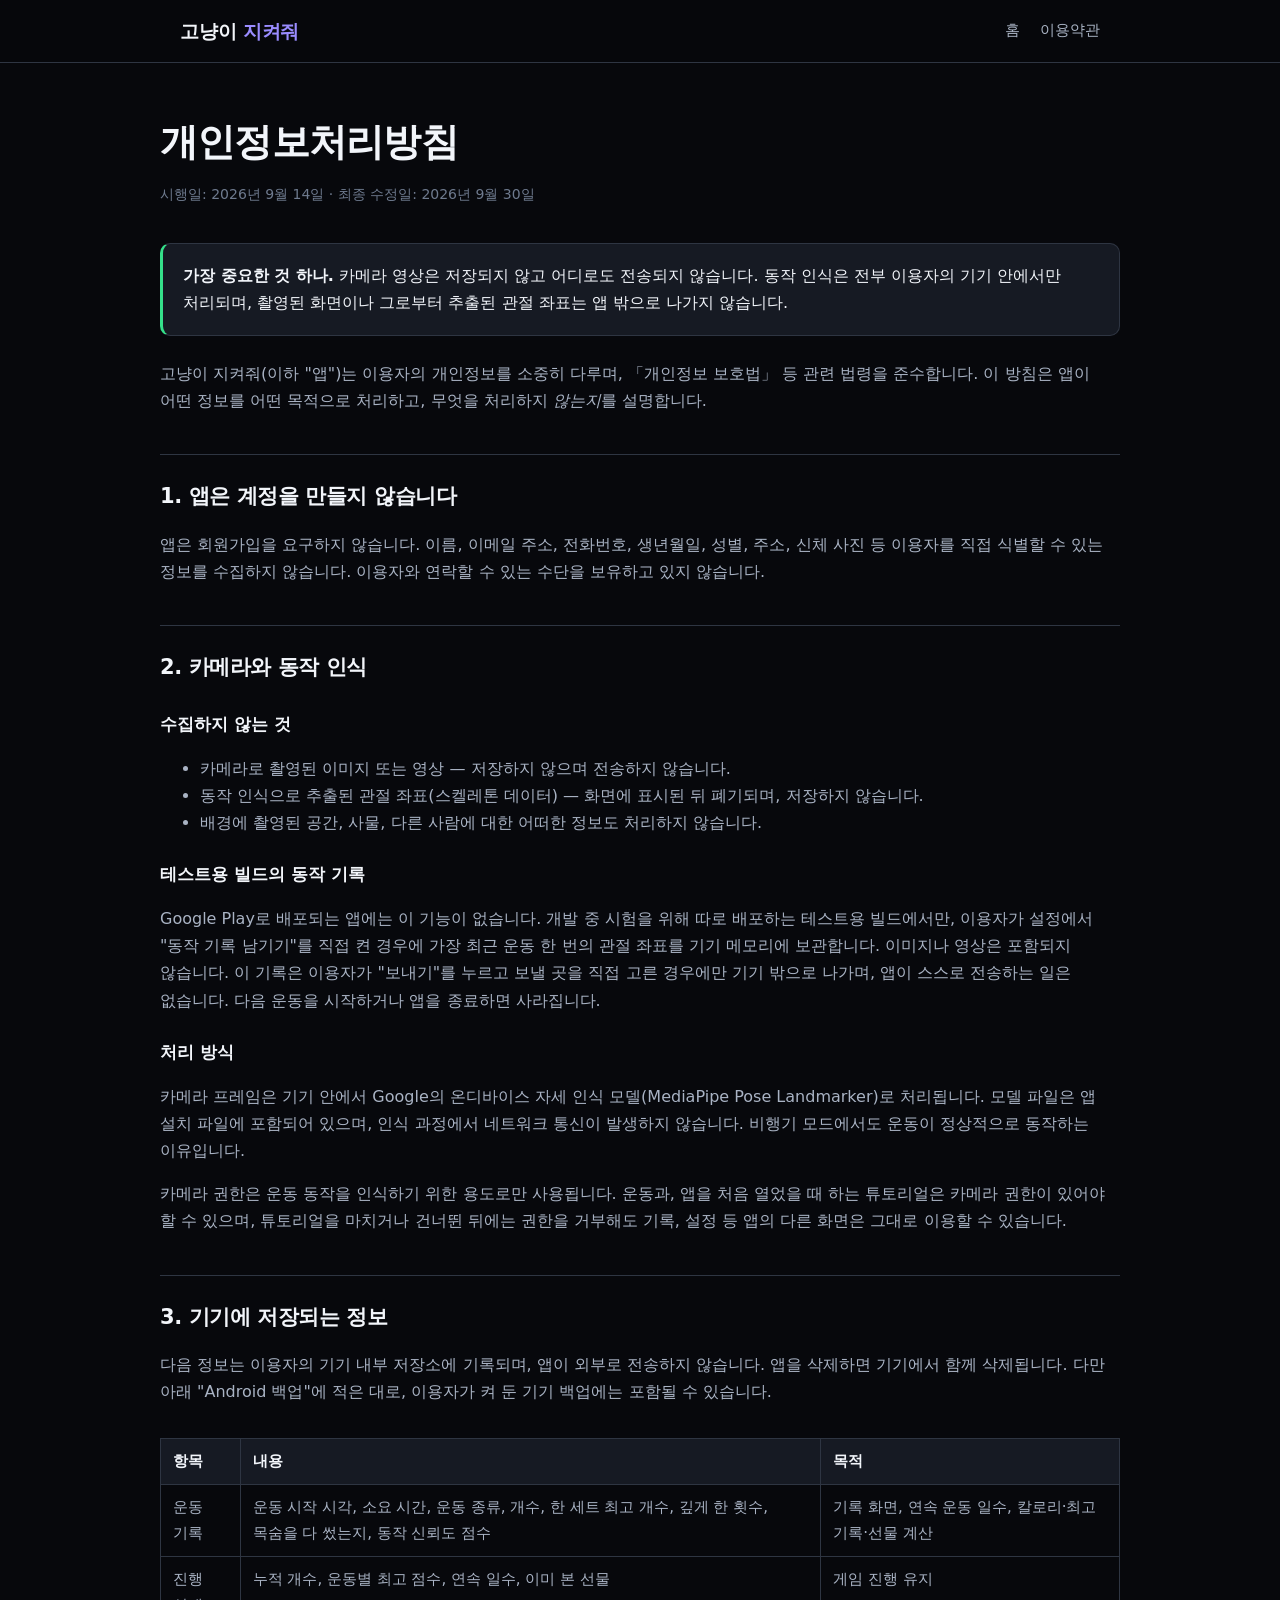
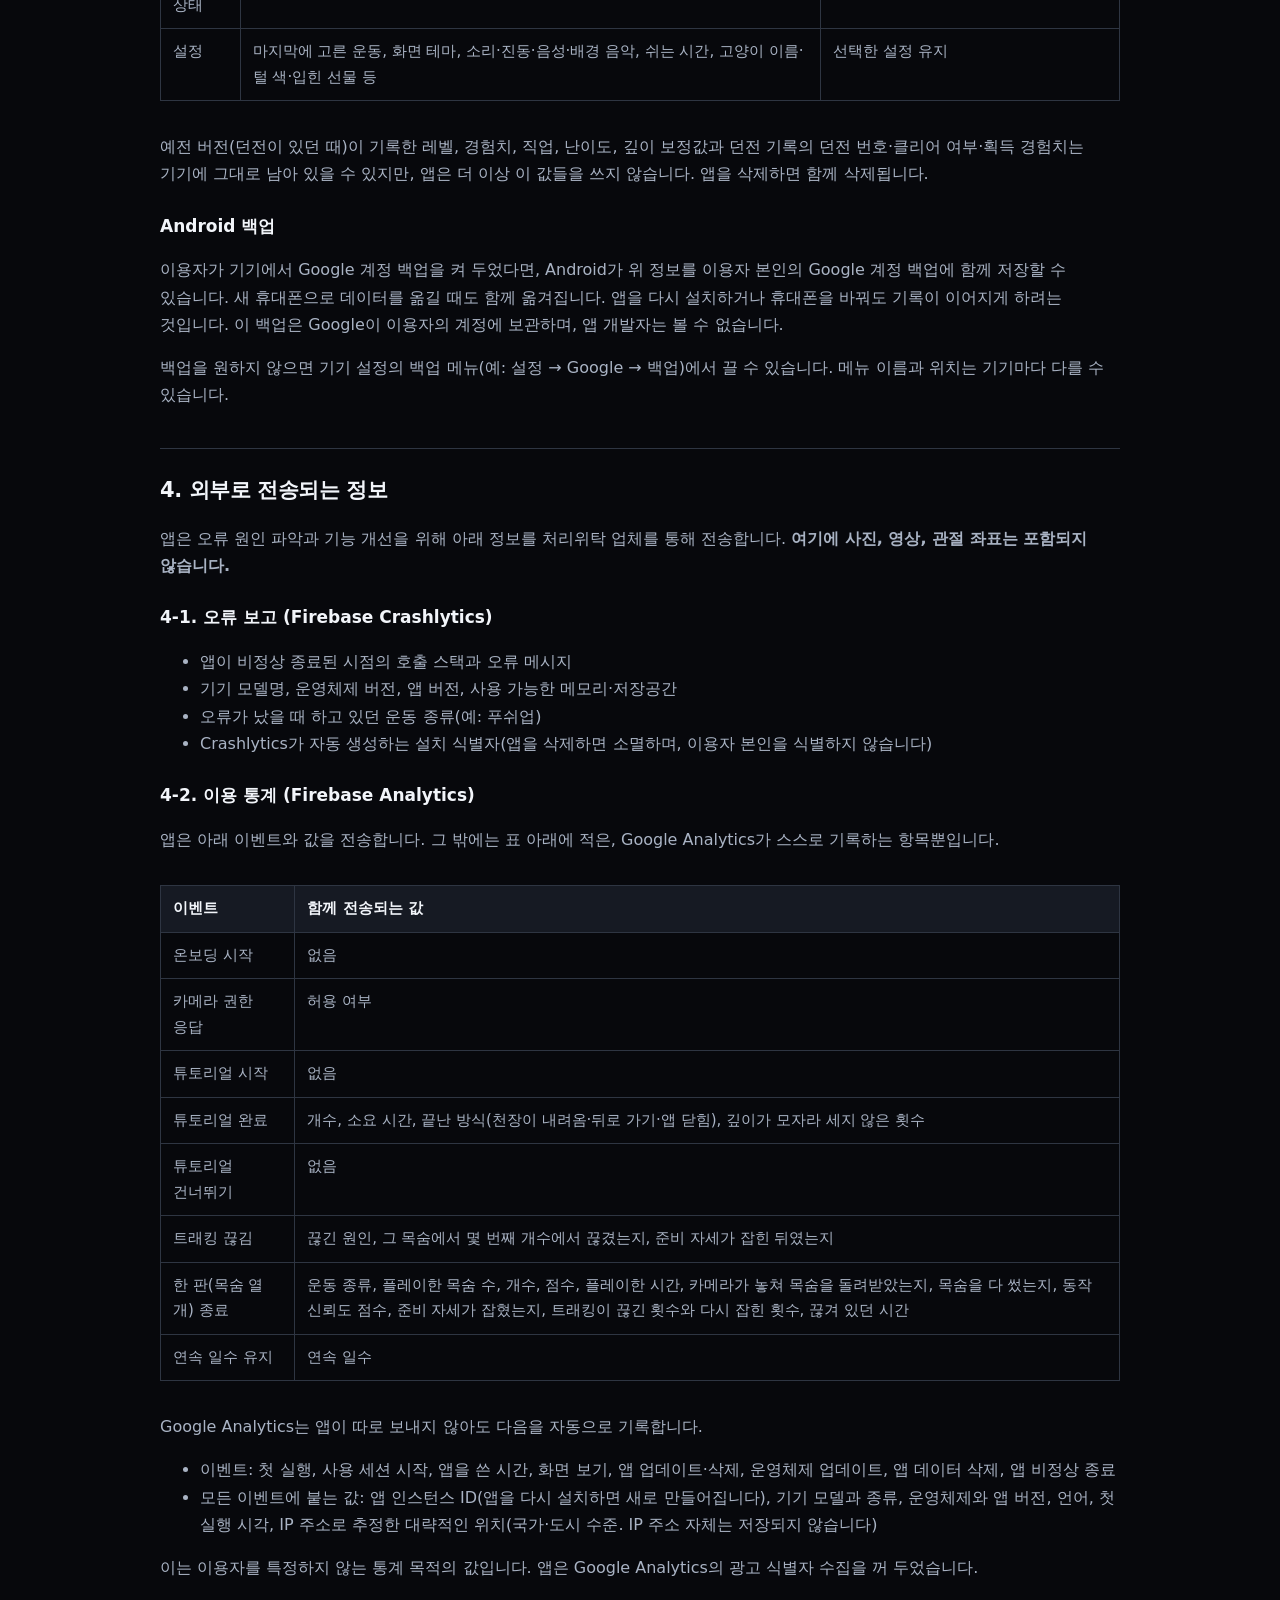
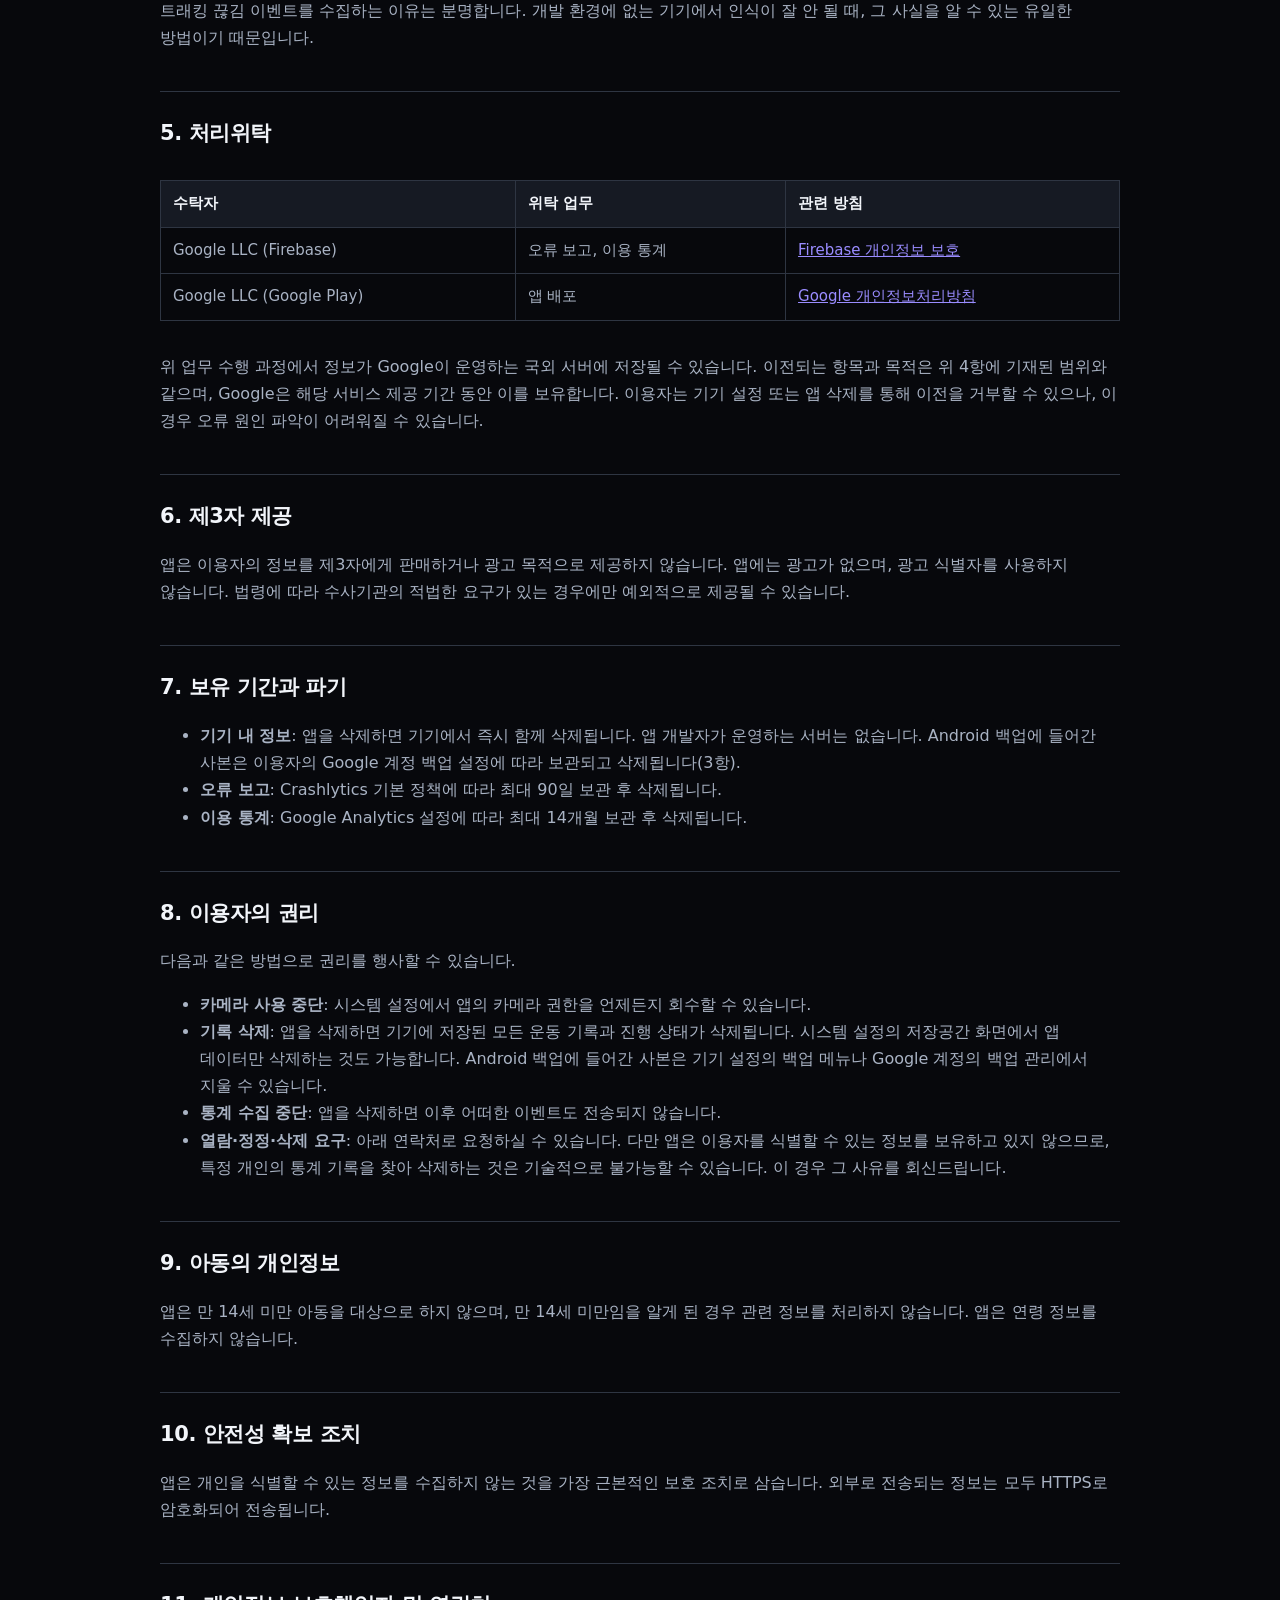
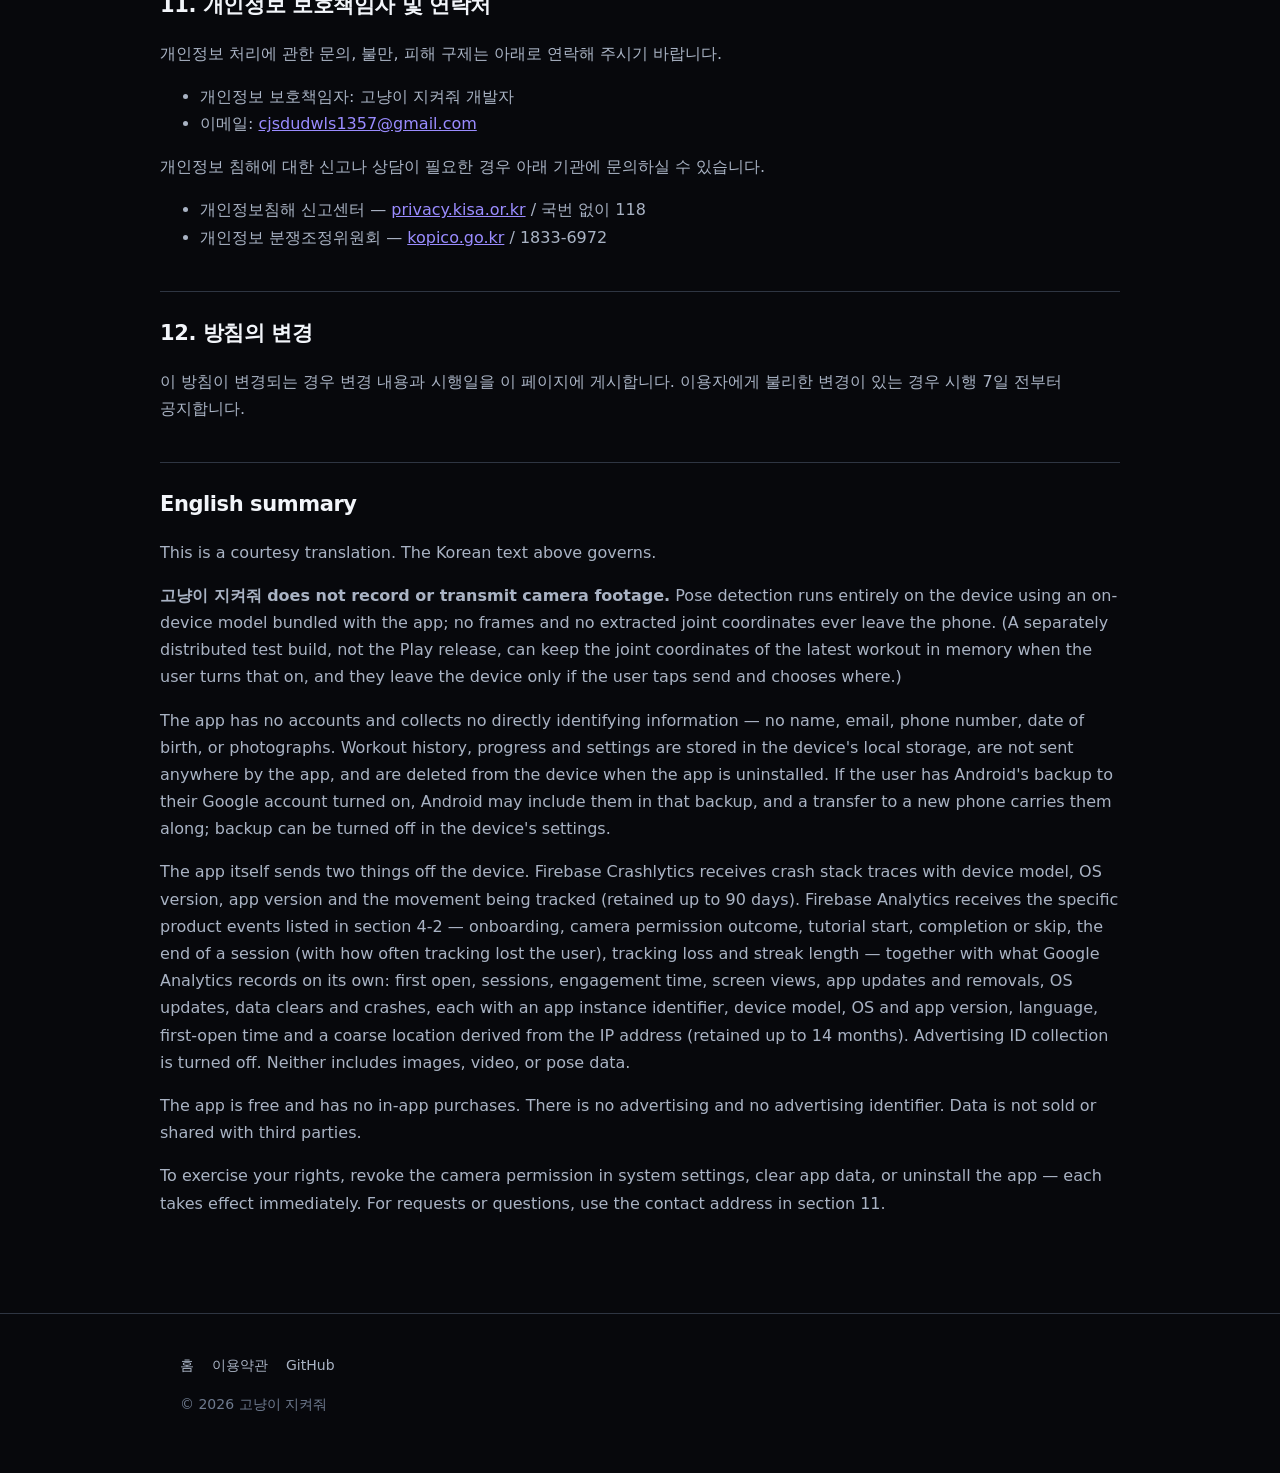
==== commit c0f3a002: "Call the app 고냥이 지켜줘, and show the cat wherever it is seen from outside By the owner's choice the ap" ====
--- a/site/privacy.html
+++ b/site/privacy.html
@@ -3,19 +3,19 @@
 <head>
 <meta charset="utf-8">
 <meta name="viewport" content="width=device-width, initial-scale=1">
-<title>개인정보처리방침 — 푸쉬업 RPG</title>
-<meta name="description" content="푸쉬업 RPG 개인정보처리방침. 카메라 영상은 저장되지도 전송되지도 않습니다.">
+<title>개인정보처리방침 — 고냥이 지켜줘</title>
+<meta name="description" content="고냥이 지켜줘 개인정보처리방침. 카메라 영상은 저장되지도 전송되지도 않습니다.">
 <meta name="robots" content="index, follow">
 <link rel="canonical" href="https://cjsdudwls1.github.io/push-up/privacy.html">
 <meta name="theme-color" content="#07080c">
-<link rel="icon" href="data:image/svg+xml,<svg xmlns='http://www.w3.org/2000/svg' viewBox='0 0 100 100'><text y='.9em' font-size='90'>💪</text></svg>">
+<link rel="icon" href="data:image/svg+xml,<svg xmlns='http://www.w3.org/2000/svg' viewBox='0 0 100 100'><text y='.9em' font-size='90'>🐱</text></svg>">
 <link rel="stylesheet" href="style.css">
 </head>
 <body>
 
 <header>
   <div class="wrap">
-    <a class="wordmark" href="./">푸쉬업 <span>RPG</span></a>
+    <a class="wordmark" href="./">고냥이 <span>지켜줘</span></a>
     <nav>
       <a href="./">홈</a>
       <a href="terms.html">이용약관</a>
@@ -35,7 +35,7 @@
 </div>
 
 <p>
-  푸쉬업 RPG(이하 "앱")는 이용자의 개인정보를 소중히 다루며,
+  고냥이 지켜줘(이하 "앱")는 이용자의 개인정보를 소중히 다루며,
   「개인정보 보호법」 등 관련 법령을 준수합니다. 이 방침은 앱이 어떤 정보를 어떤 목적으로 처리하고,
   무엇을 처리하지 <em>않는지</em>를 설명합니다.
 </p>
@@ -143,7 +143,7 @@
   <tr><td>튜토리얼 완료</td><td>개수, 소요 시간, 끝난 방식(천장이 내려옴·뒤로 가기·앱 닫힘), 깊이가 모자라 세지 않은 횟수</td></tr>
   <tr><td>튜토리얼 건너뛰기</td><td>없음</td></tr>
   <tr><td>트래킹 끊김</td><td>끊긴 원인, 그 목숨에서 몇 번째 개수에서 끊겼는지, 준비 자세가 잡힌 뒤였는지</td></tr>
-  <tr><td>고냥이 지켜줘 종료</td><td>운동 종류, 플레이한 목숨 수, 개수, 점수, 플레이한 시간, 카메라가 놓쳐 목숨을 돌려받았는지, 목숨을 다 썼는지, 동작 신뢰도 점수, 준비 자세가 잡혔는지, 트래킹이 끊긴 횟수와 다시 잡힌 횟수, 끊겨 있던 시간</td></tr>
+  <tr><td>한 판(목숨 열 개) 종료</td><td>운동 종류, 플레이한 목숨 수, 개수, 점수, 플레이한 시간, 카메라가 놓쳐 목숨을 돌려받았는지, 목숨을 다 썼는지, 동작 신뢰도 점수, 준비 자세가 잡혔는지, 트래킹이 끊긴 횟수와 다시 잡힌 횟수, 끊겨 있던 시간</td></tr>
   <tr><td>연속 일수 유지</td><td>연속 일수</td></tr>
 </table>
 </div>
@@ -230,7 +230,7 @@
   개인정보 처리에 관한 문의, 불만, 피해 구제는 아래로 연락해 주시기 바랍니다.
 </p>
 <ul>
-  <li>개인정보 보호책임자: 푸쉬업 RPG 개발자</li>
+  <li>개인정보 보호책임자: 고냥이 지켜줘 개발자</li>
   <li>이메일: <a href="mailto:cjsdudwls1357@gmail.com">cjsdudwls1357@gmail.com</a></li>
 </ul>
 <p>
@@ -252,7 +252,7 @@
   This is a courtesy translation. The Korean text above governs.
 </p>
 <p>
-  <strong>Push-up RPG does not record or transmit camera footage.</strong> Pose detection runs
+  <strong>고냥이 지켜줘 does not record or transmit camera footage.</strong> Pose detection runs
   entirely on the device using an on-device model bundled with the app; no frames and no extracted
   joint coordinates ever leave the phone. (A separately distributed test build, not the Play
   release, can keep the joint coordinates of the latest workout in memory when the user turns that
@@ -260,7 +260,7 @@
 </p>
 <p>
   The app has no accounts and collects no directly identifying information — no name, email,
-  phone number, date of birth, or photographs. Workout history, progress, settings and calibration
+  phone number, date of birth, or photographs. Workout history, progress and settings
   are stored in the device's local storage, are not sent anywhere by the app, and are deleted from
   the device when the app is uninstalled. If the user has Android's backup to their Google account
   turned on, Android may include them in that backup, and a transfer to a new phone carries them
@@ -269,9 +269,9 @@
 <p>
   The app itself sends two things off the device. Firebase Crashlytics receives crash stack traces with device
   model, OS version, app version and the movement being tracked (retained up to 90 days). Firebase Analytics receives the
-  specific product events listed in section 4-2 — onboarding, class changes, camera permission
-  outcome, tutorial start, completion or skip, run start and finish, the end of a 고냥이 지켜줘
-  session, tracking loss and streak length
+  specific product events listed in section 4-2 — onboarding, camera permission outcome, tutorial
+  start, completion or skip, the end of a session (with how often tracking lost the user), tracking
+  loss and streak length
   — together with what Google Analytics records on its own: first open, sessions, engagement time,
   screen views, app updates and removals, OS updates, data clears and crashes, each with an app
   instance identifier, device model, OS and app version,
@@ -297,7 +297,7 @@
       <a href="terms.html">이용약관</a>
       <a href="https://github.com/cjsdudwls1/push-up">GitHub</a>
     </div>
-    <div>© 2026 푸쉬업 RPG</div>
+    <div>© 2026 고냥이 지켜줘</div>
   </div>
 </footer>
 
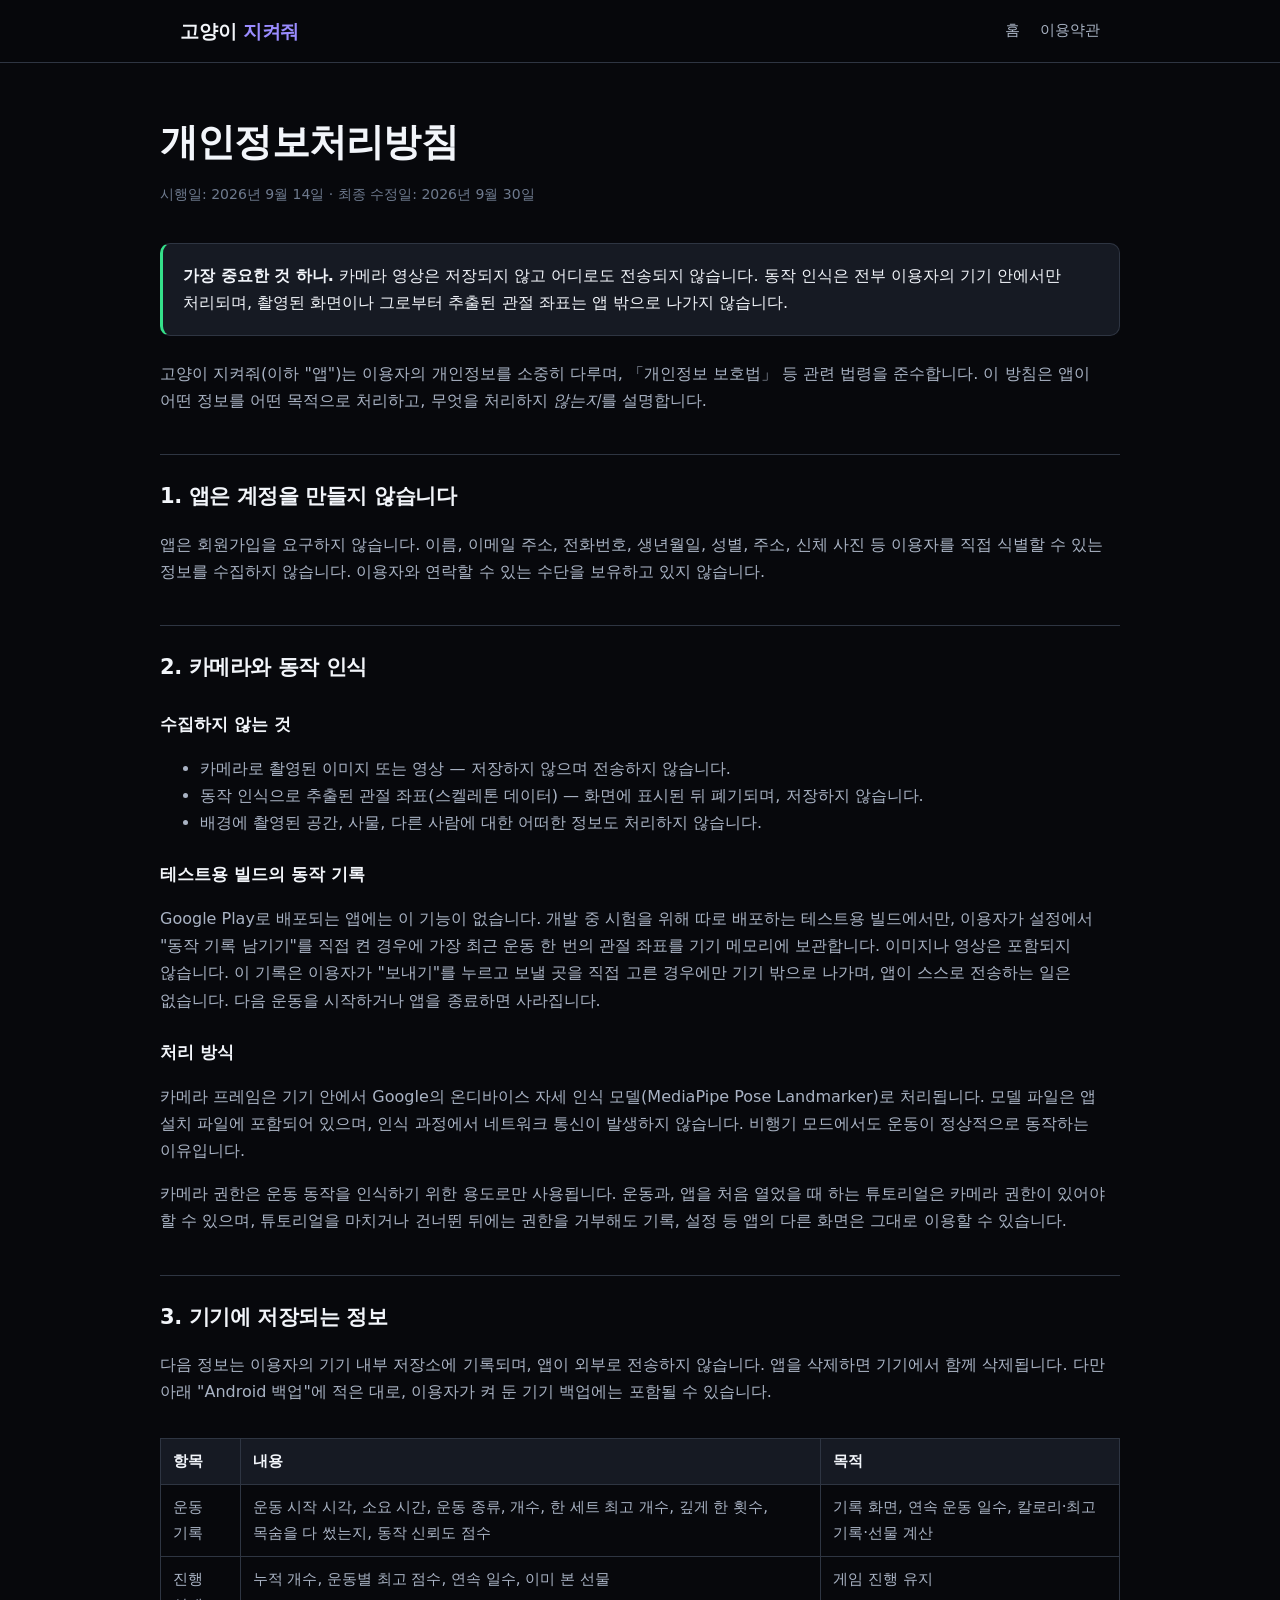
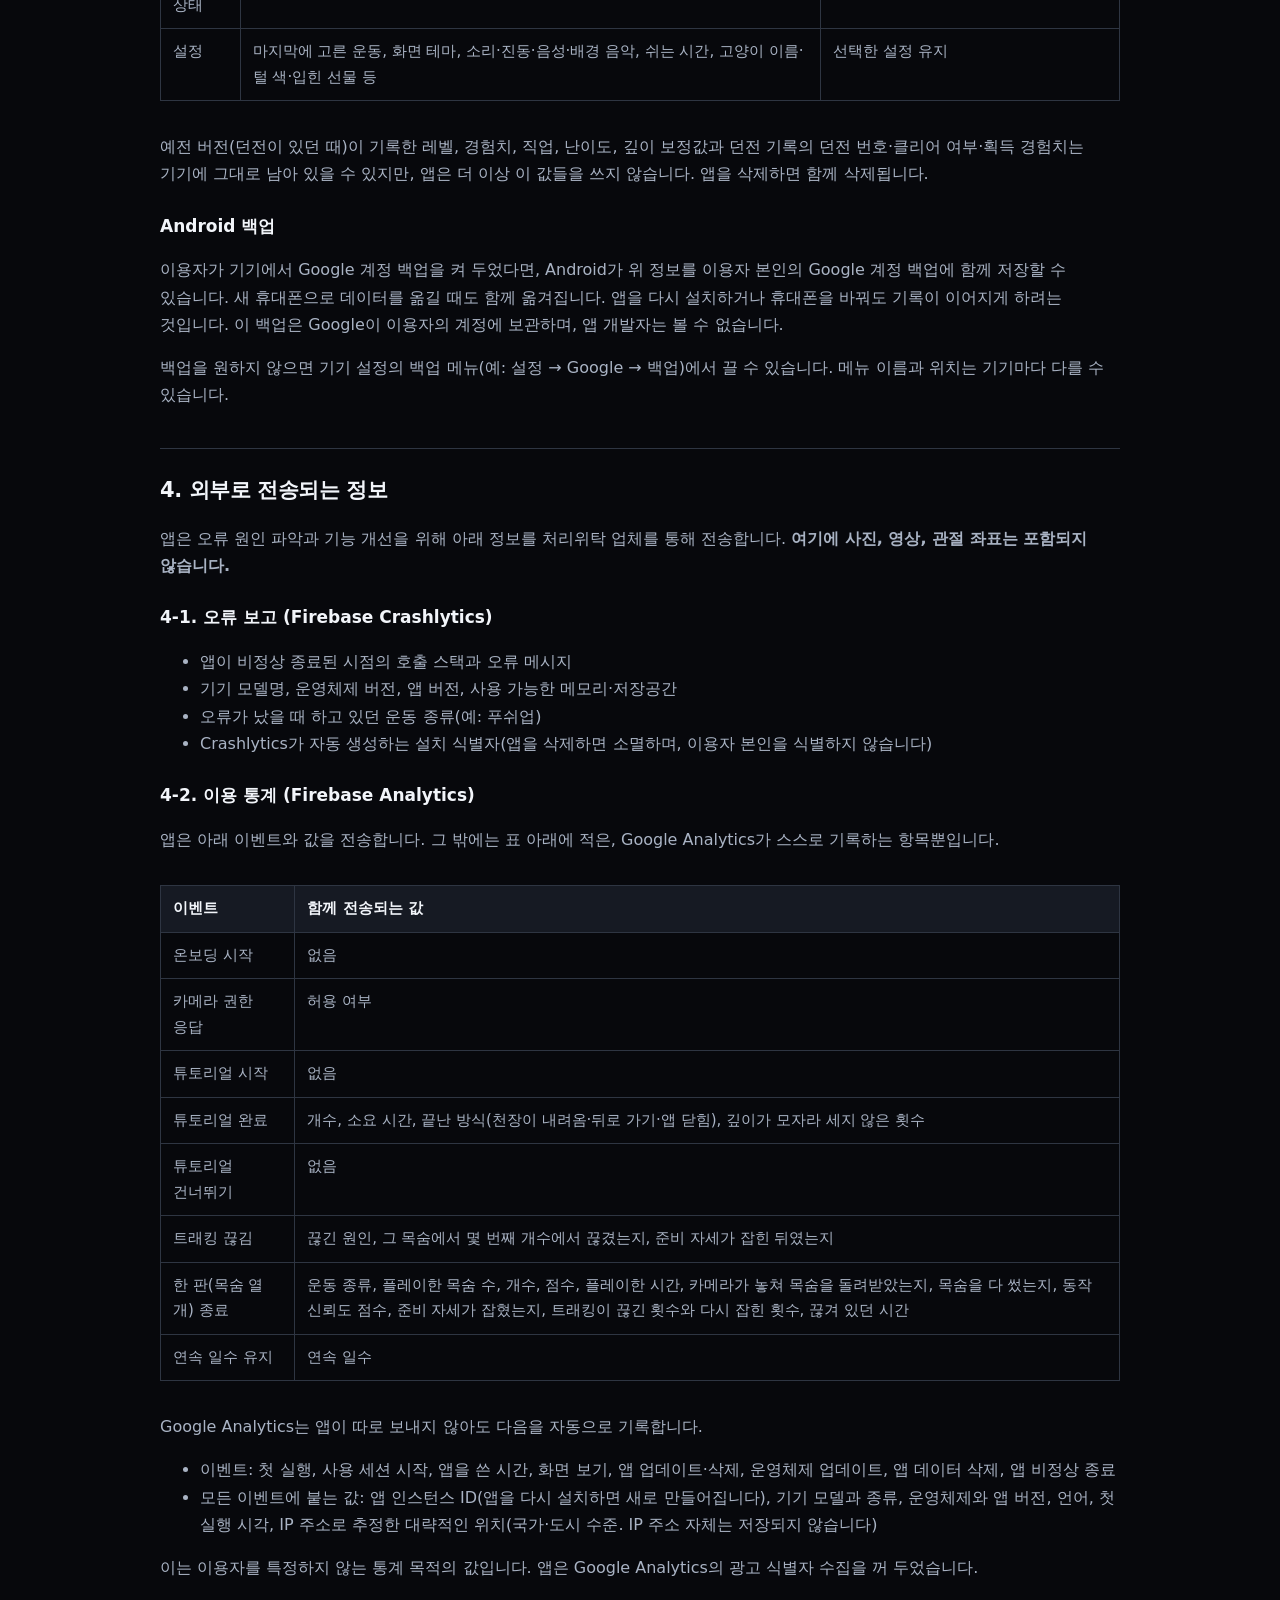
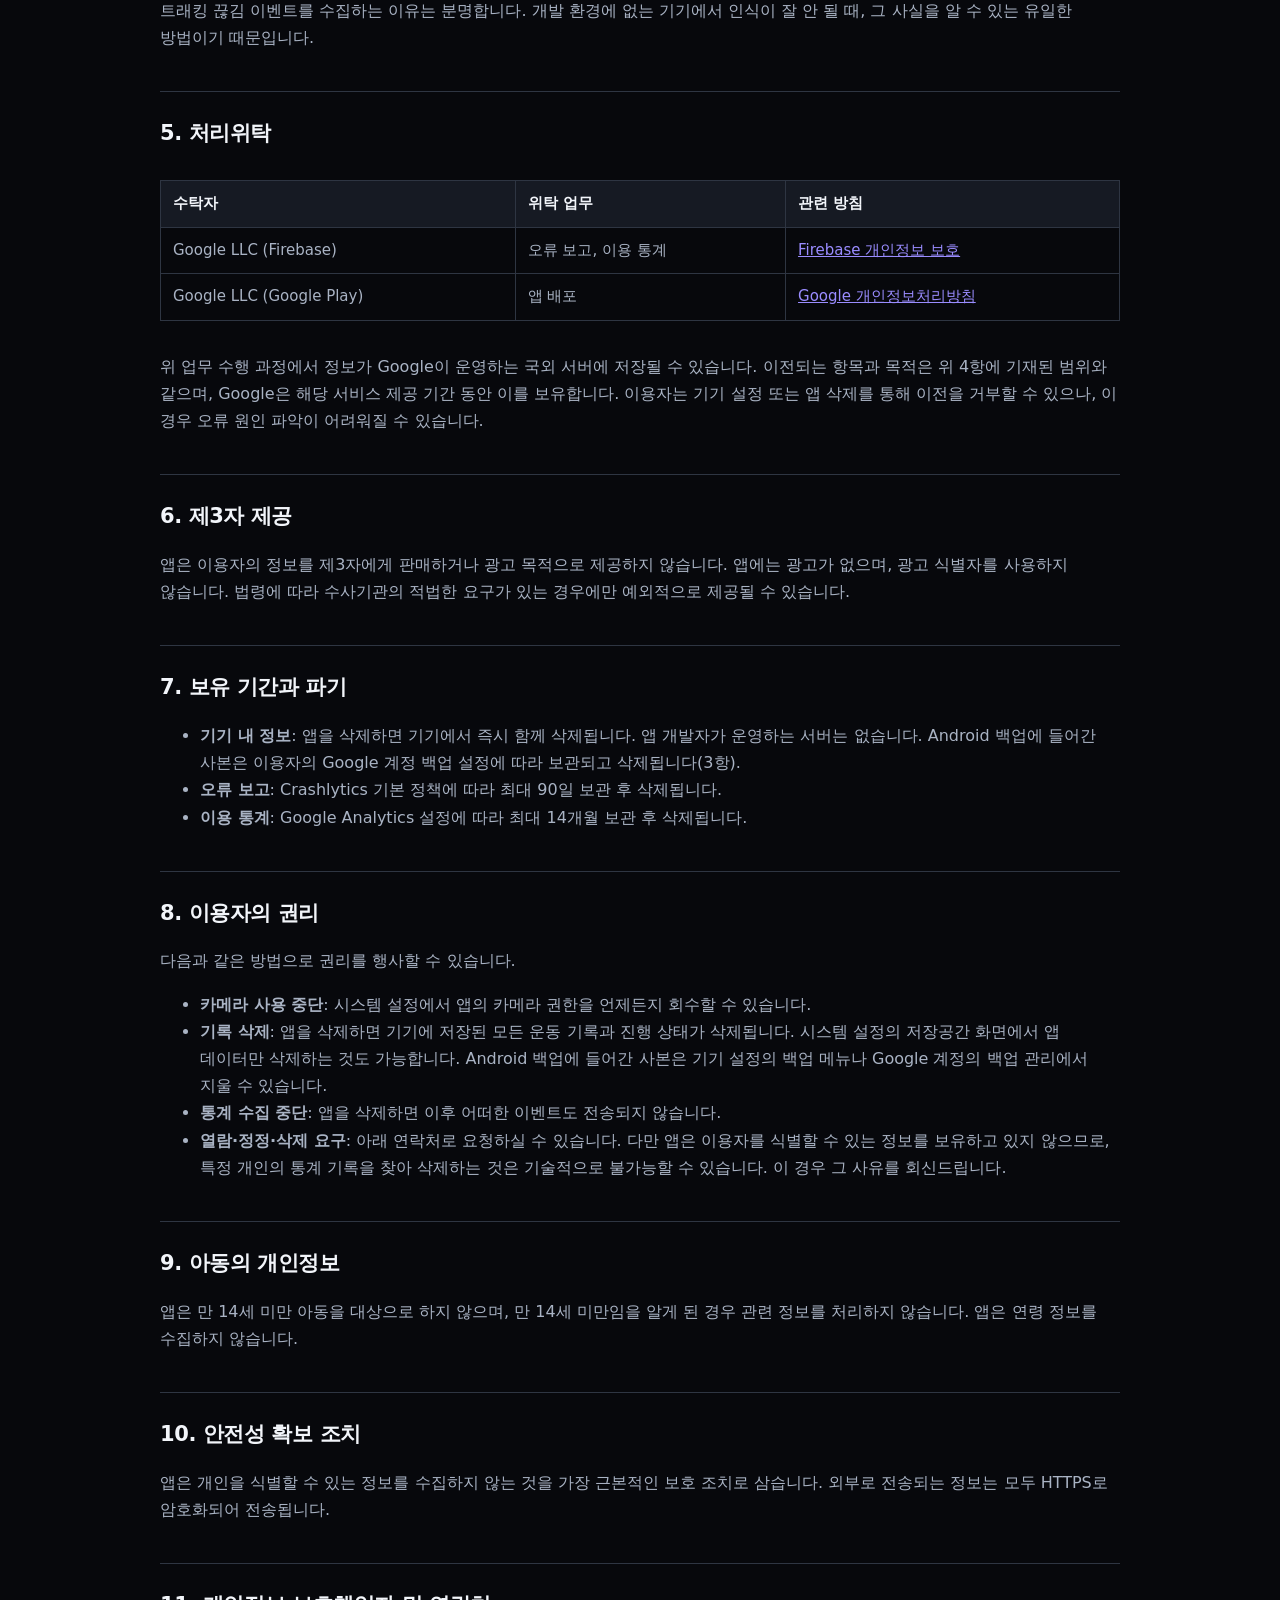
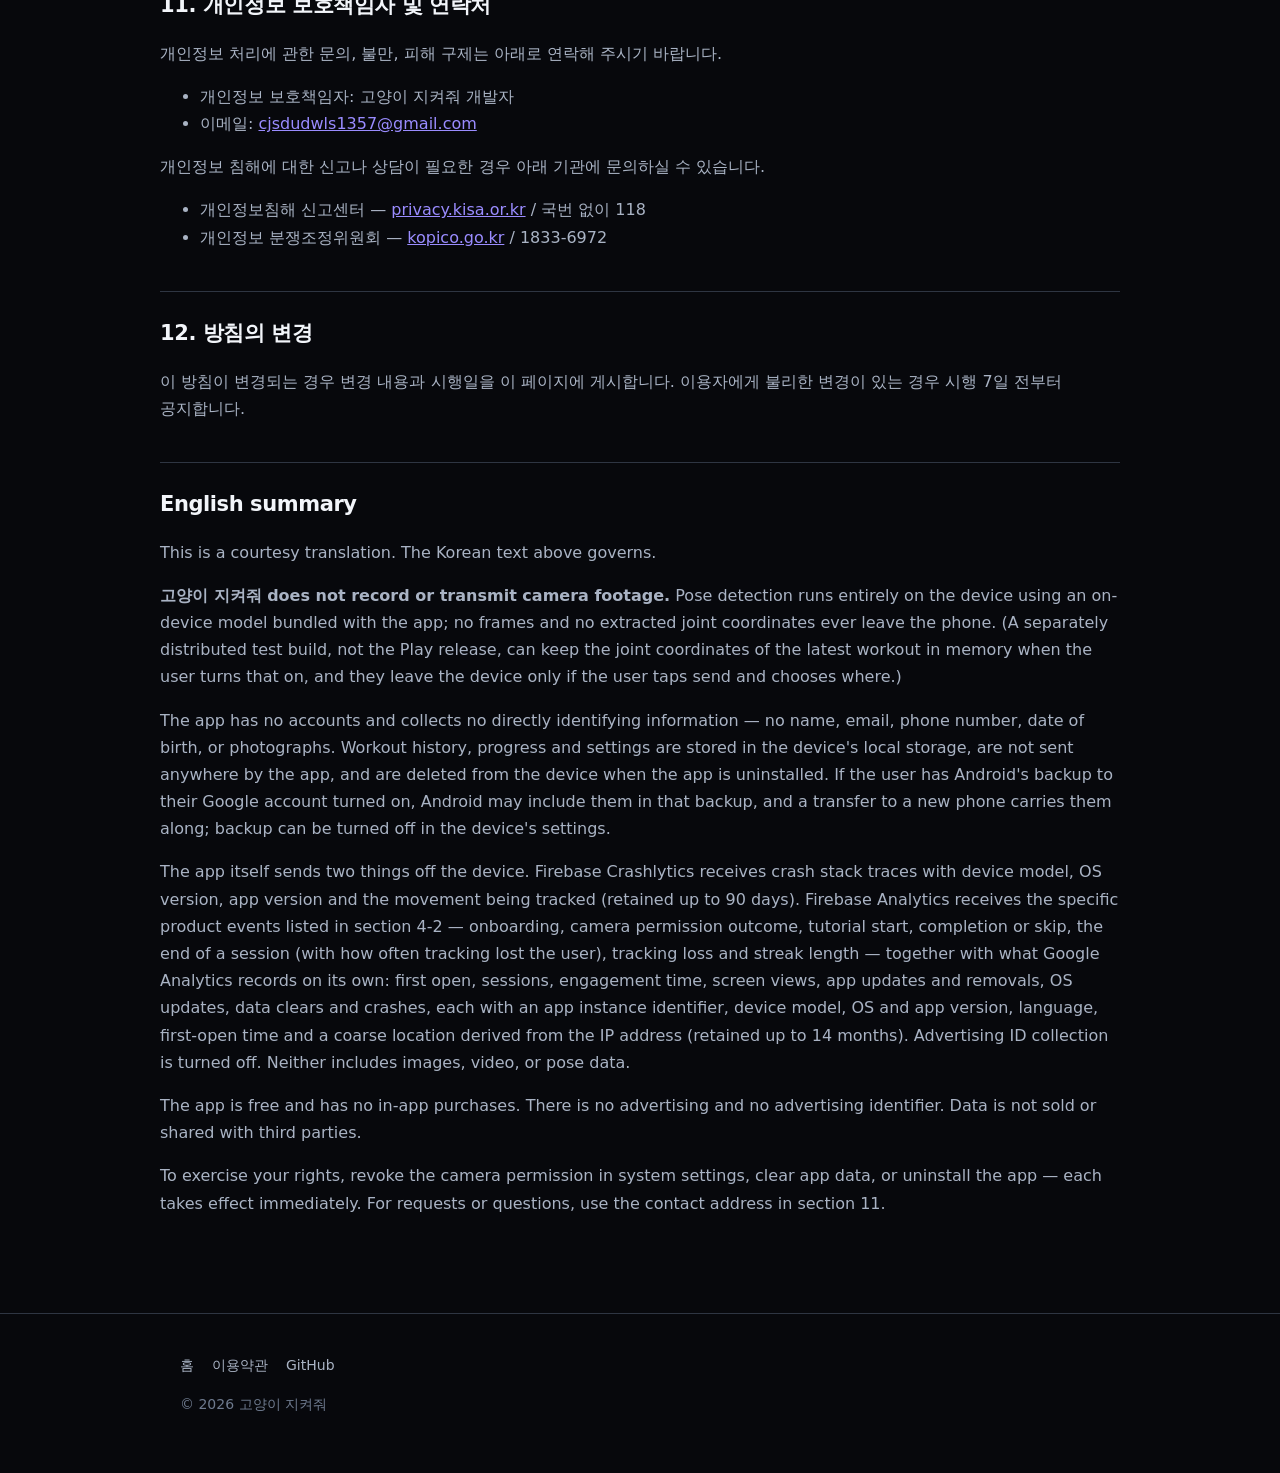
==== commit 65b44cc8: "Call the app 고양이 지켜줘, and the cat 고양이, everywhere [skip ci] By the owner's decision (2026-10-03): 고양" ====
--- a/site/privacy.html
+++ b/site/privacy.html
@@ -3,8 +3,8 @@
 <head>
 <meta charset="utf-8">
 <meta name="viewport" content="width=device-width, initial-scale=1">
-<title>개인정보처리방침 — 고냥이 지켜줘</title>
-<meta name="description" content="고냥이 지켜줘 개인정보처리방침. 카메라 영상은 저장되지도 전송되지도 않습니다.">
+<title>개인정보처리방침 — 고양이 지켜줘</title>
+<meta name="description" content="고양이 지켜줘 개인정보처리방침. 카메라 영상은 저장되지도 전송되지도 않습니다.">
 <meta name="robots" content="index, follow">
 <link rel="canonical" href="https://cjsdudwls1.github.io/push-up/privacy.html">
 <meta name="theme-color" content="#07080c">
@@ -15,7 +15,7 @@
 
 <header>
   <div class="wrap">
-    <a class="wordmark" href="./">고냥이 <span>지켜줘</span></a>
+    <a class="wordmark" href="./">고양이 <span>지켜줘</span></a>
     <nav>
       <a href="./">홈</a>
       <a href="terms.html">이용약관</a>
@@ -35,7 +35,7 @@
 </div>
 
 <p>
-  고냥이 지켜줘(이하 "앱")는 이용자의 개인정보를 소중히 다루며,
+  고양이 지켜줘(이하 "앱")는 이용자의 개인정보를 소중히 다루며,
   「개인정보 보호법」 등 관련 법령을 준수합니다. 이 방침은 앱이 어떤 정보를 어떤 목적으로 처리하고,
   무엇을 처리하지 <em>않는지</em>를 설명합니다.
 </p>
@@ -230,7 +230,7 @@
   개인정보 처리에 관한 문의, 불만, 피해 구제는 아래로 연락해 주시기 바랍니다.
 </p>
 <ul>
-  <li>개인정보 보호책임자: 고냥이 지켜줘 개발자</li>
+  <li>개인정보 보호책임자: 고양이 지켜줘 개발자</li>
   <li>이메일: <a href="mailto:cjsdudwls1357@gmail.com">cjsdudwls1357@gmail.com</a></li>
 </ul>
 <p>
@@ -252,7 +252,7 @@
   This is a courtesy translation. The Korean text above governs.
 </p>
 <p>
-  <strong>고냥이 지켜줘 does not record or transmit camera footage.</strong> Pose detection runs
+  <strong>고양이 지켜줘 does not record or transmit camera footage.</strong> Pose detection runs
   entirely on the device using an on-device model bundled with the app; no frames and no extracted
   joint coordinates ever leave the phone. (A separately distributed test build, not the Play
   release, can keep the joint coordinates of the latest workout in memory when the user turns that
@@ -297,7 +297,7 @@
       <a href="terms.html">이용약관</a>
       <a href="https://github.com/cjsdudwls1/push-up">GitHub</a>
     </div>
-    <div>© 2026 고냥이 지켜줘</div>
+    <div>© 2026 고양이 지켜줘</div>
   </div>
 </footer>
 
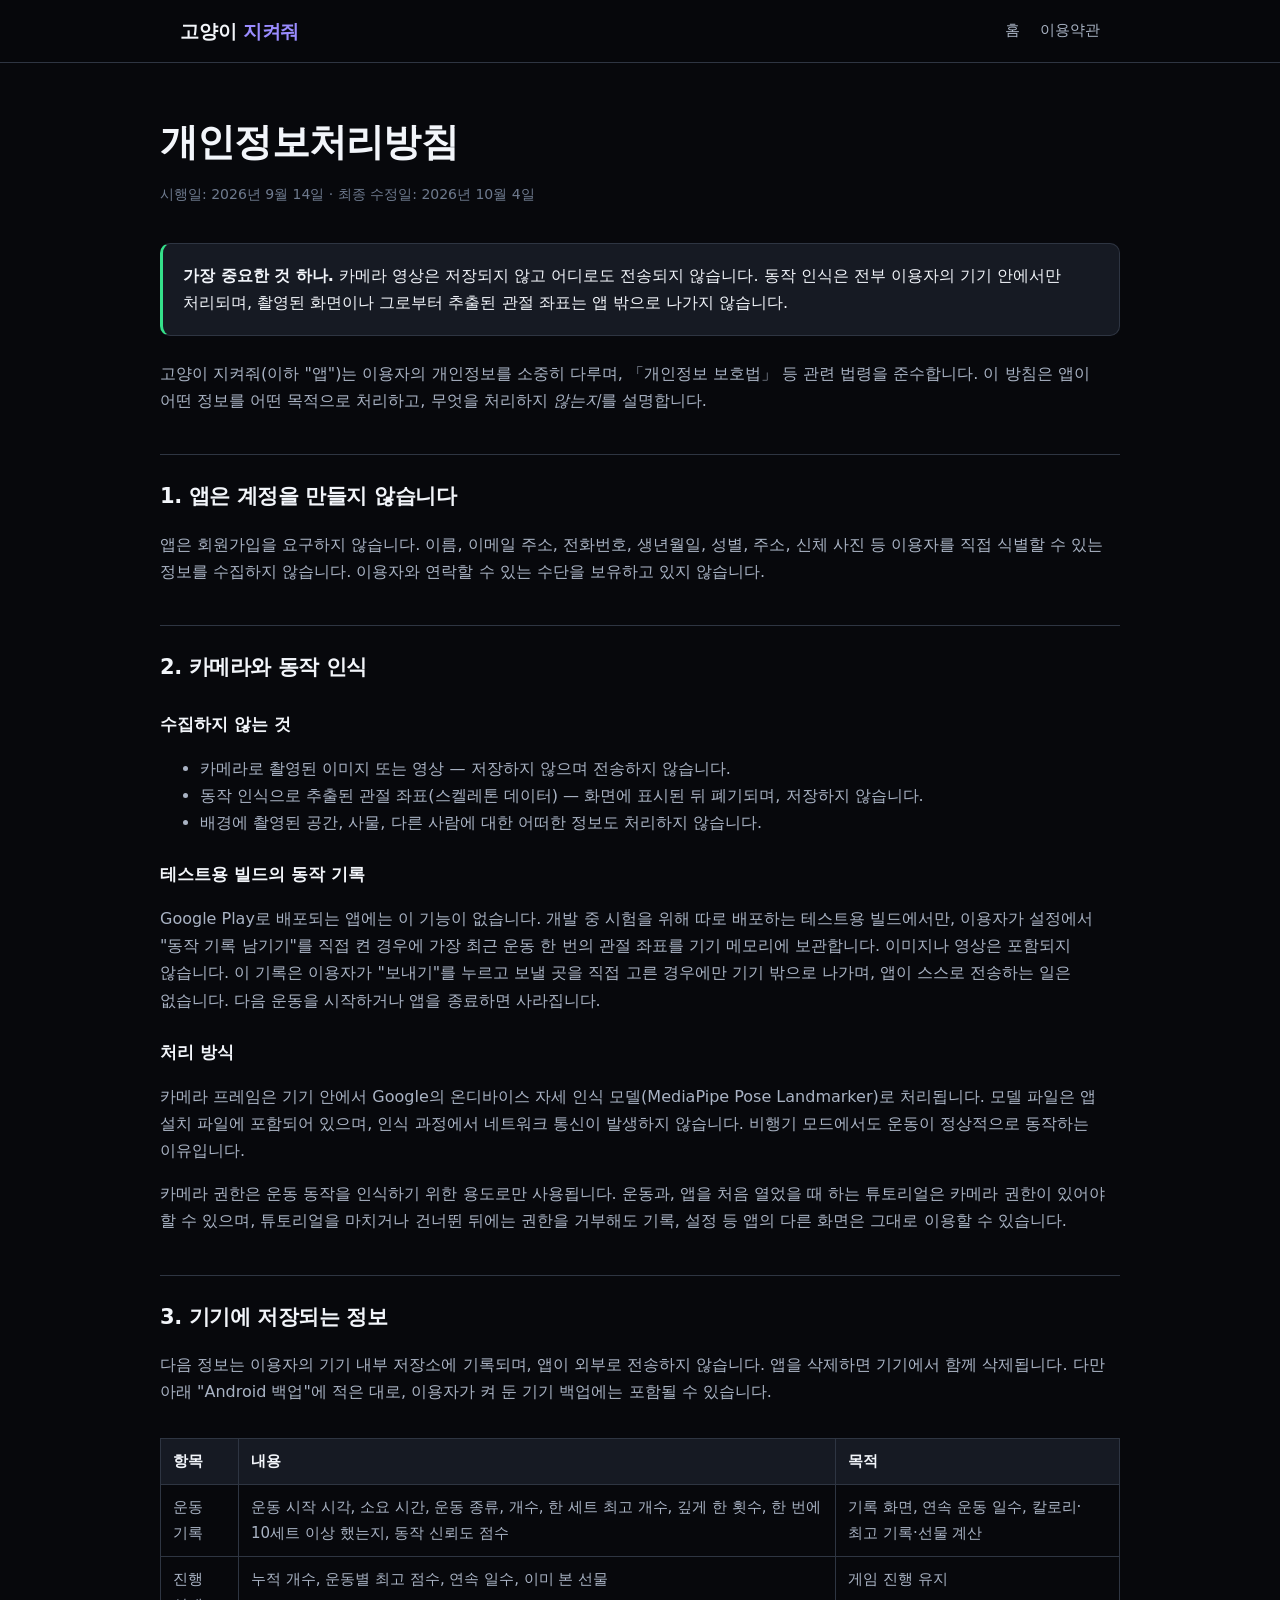
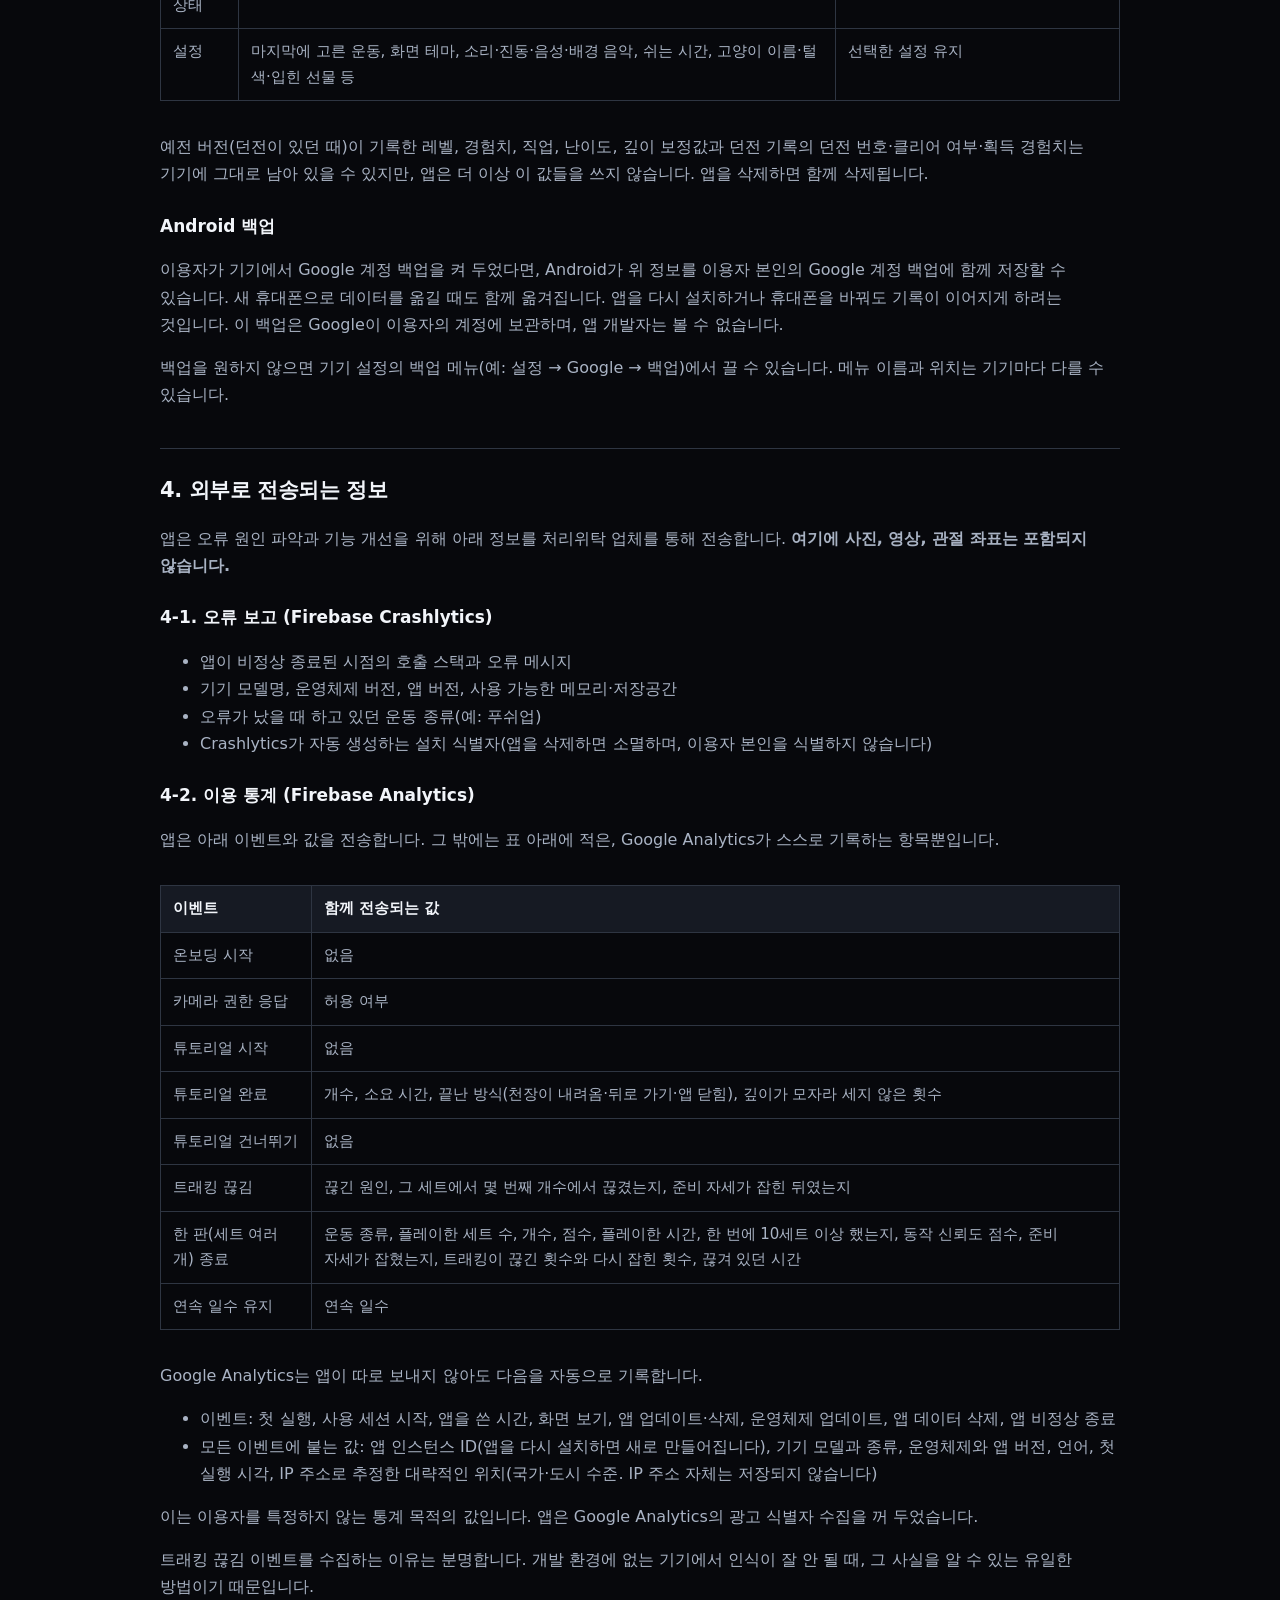
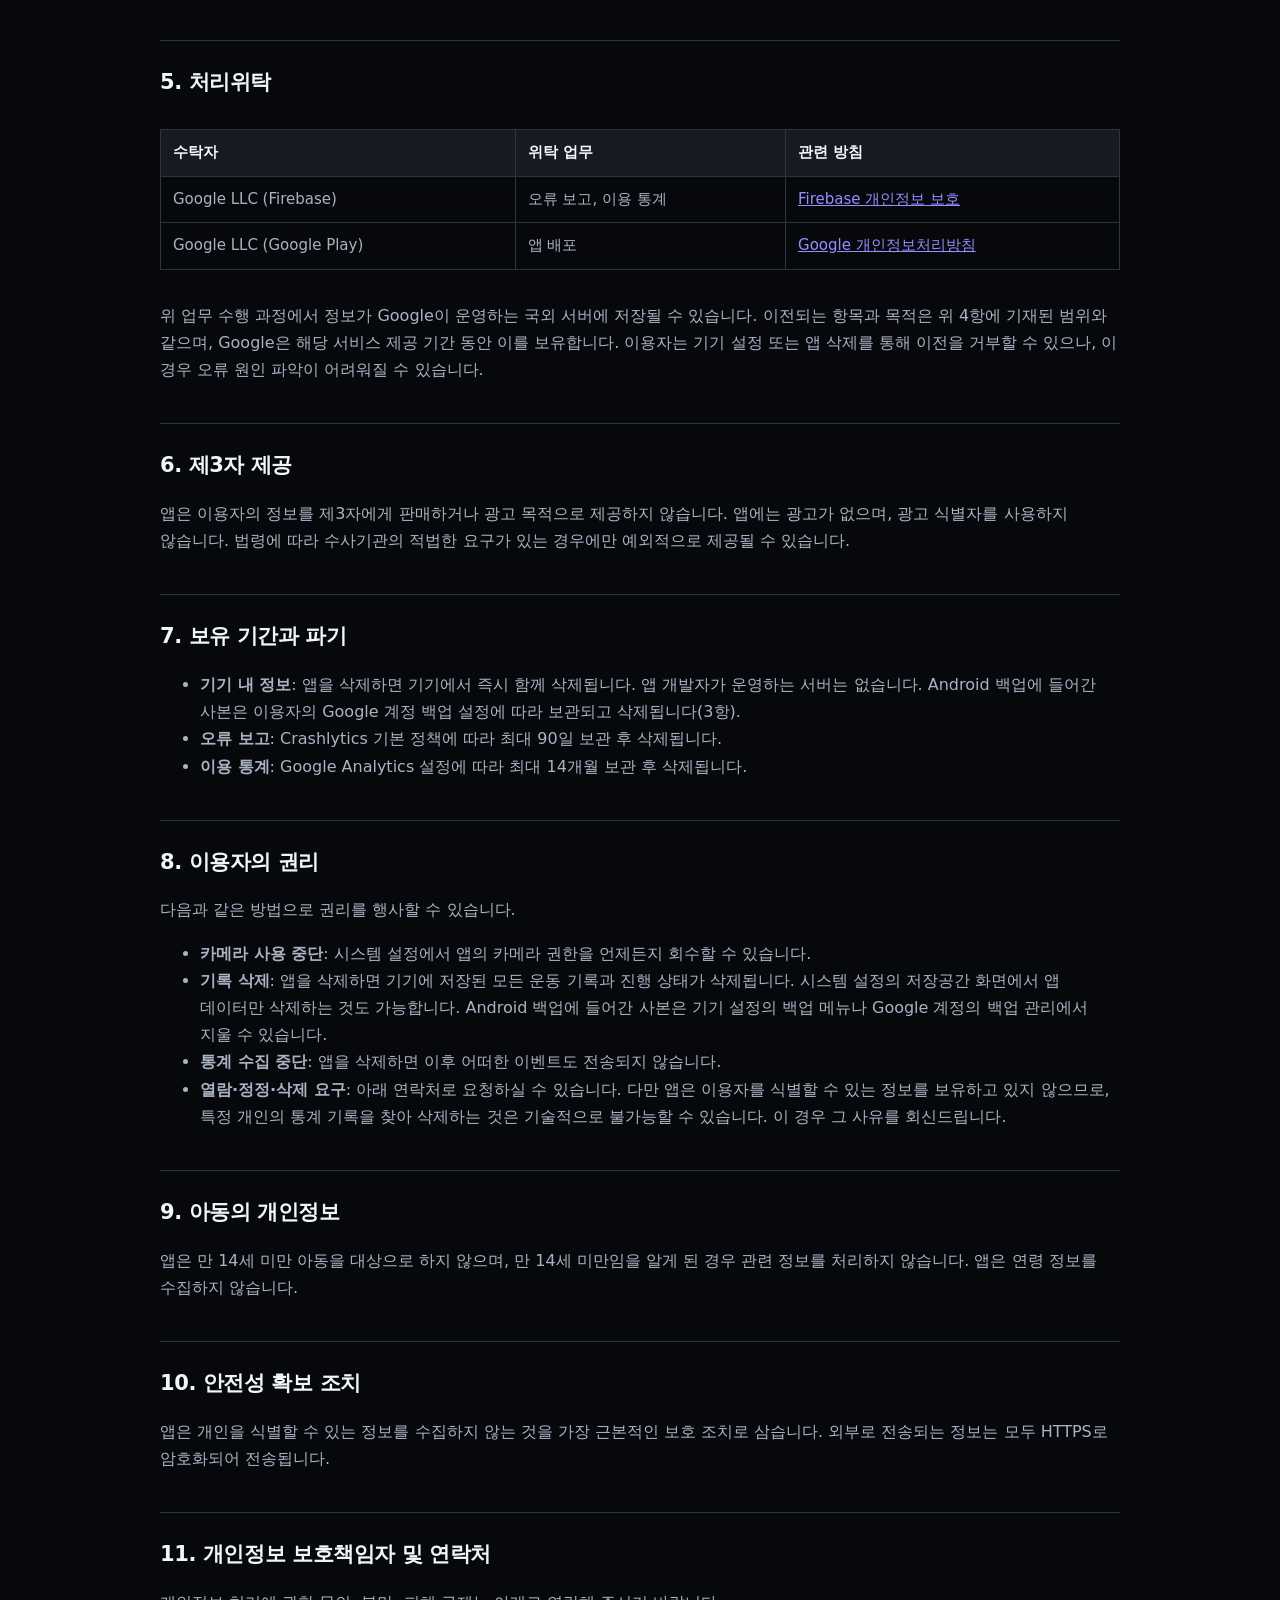
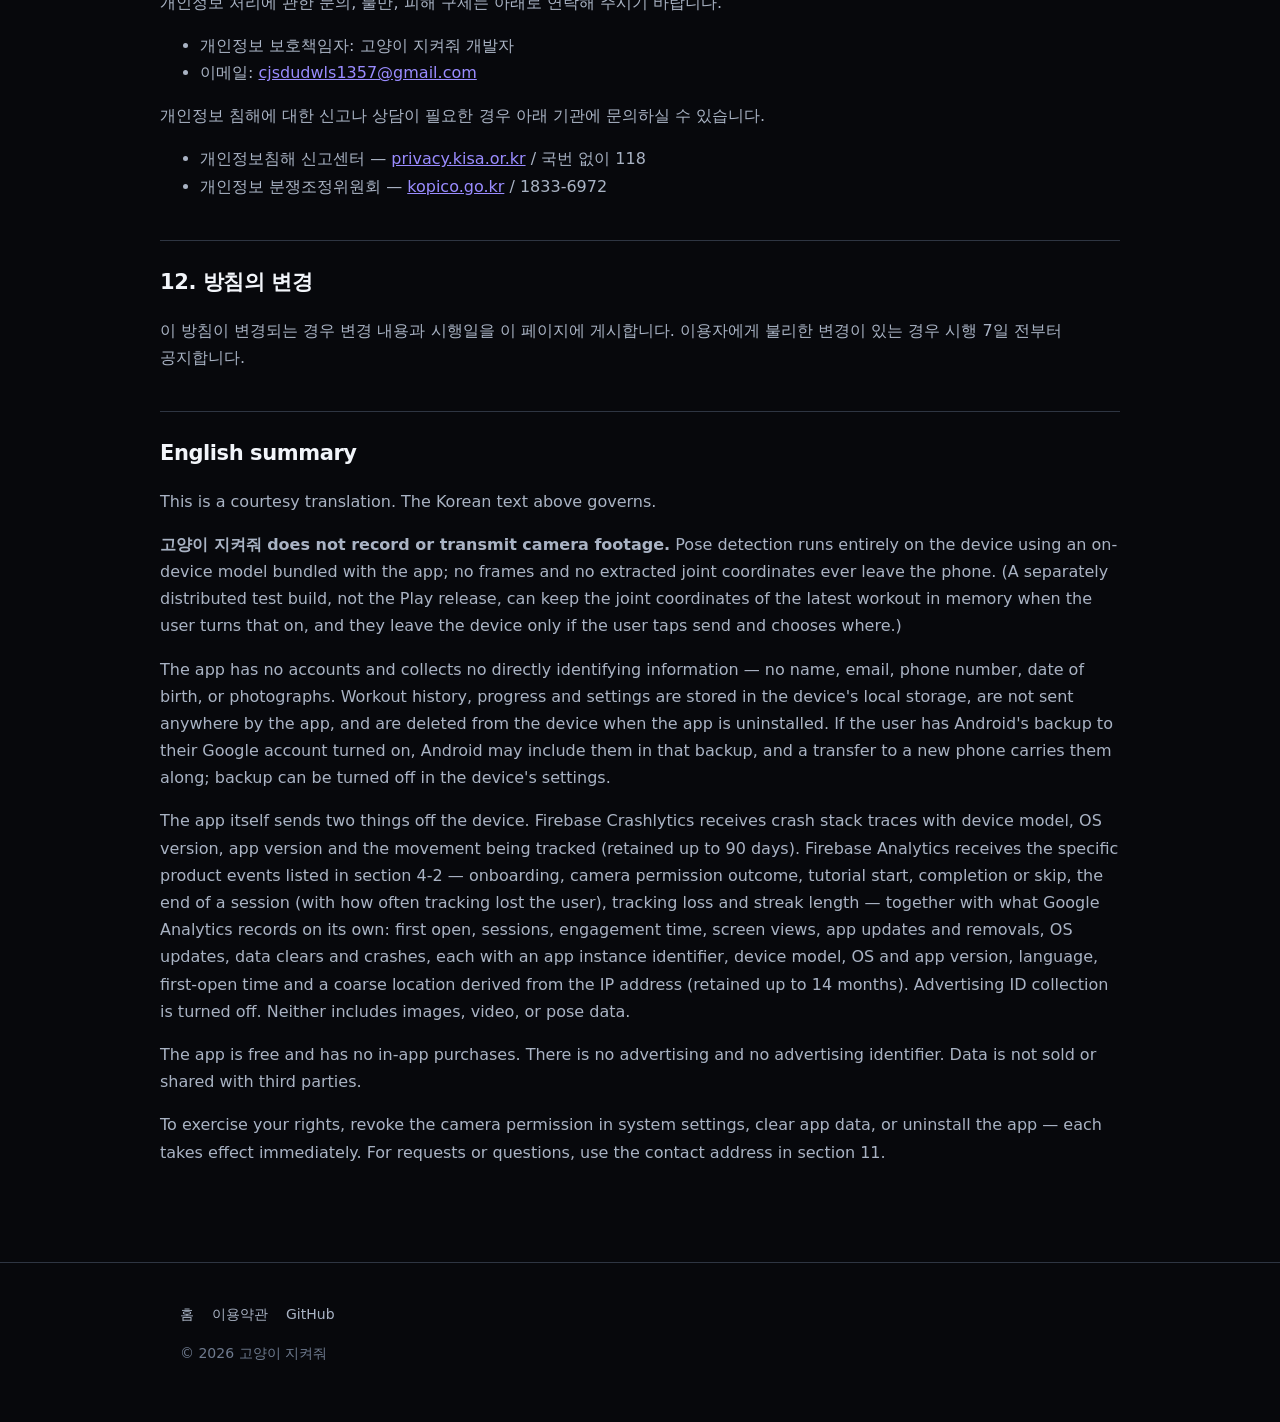
==== commit 9e65c1bf: "Take the lives out: a session is as many sets as the user wants By the owner's decision a session no" ====
--- a/site/privacy.html
+++ b/site/privacy.html
@@ -26,7 +26,7 @@
 <div class="legal wrap">
 
 <h1>개인정보처리방침</h1>
-<p class="updated">시행일: 2026년 9월 14일 · 최종 수정일: 2026년 9월 30일</p>
+<p class="updated">시행일: 2026년 9월 14일 · 최종 수정일: 2026년 10월 4일</p>
 
 <div class="callout">
   <p><strong>가장 중요한 것 하나.</strong> 카메라 영상은 저장되지 않고 어디로도 전송되지 않습니다.
@@ -85,7 +85,7 @@
   <tr><th>항목</th><th>내용</th><th>목적</th></tr>
   <tr>
     <td>운동 기록</td>
-    <td>운동 시작 시각, 소요 시간, 운동 종류, 개수, 한 세트 최고 개수, 깊게 한 횟수, 목숨을 다 썼는지, 동작 신뢰도 점수</td>
+    <td>운동 시작 시각, 소요 시간, 운동 종류, 개수, 한 세트 최고 개수, 깊게 한 횟수, 한 번에 10세트 이상 했는지, 동작 신뢰도 점수</td>
     <td>기록 화면, 연속 운동 일수, 칼로리·최고 기록·선물 계산</td>
   </tr>
   <tr>
@@ -142,8 +142,8 @@
   <tr><td>튜토리얼 시작</td><td>없음</td></tr>
   <tr><td>튜토리얼 완료</td><td>개수, 소요 시간, 끝난 방식(천장이 내려옴·뒤로 가기·앱 닫힘), 깊이가 모자라 세지 않은 횟수</td></tr>
   <tr><td>튜토리얼 건너뛰기</td><td>없음</td></tr>
-  <tr><td>트래킹 끊김</td><td>끊긴 원인, 그 목숨에서 몇 번째 개수에서 끊겼는지, 준비 자세가 잡힌 뒤였는지</td></tr>
-  <tr><td>한 판(목숨 열 개) 종료</td><td>운동 종류, 플레이한 목숨 수, 개수, 점수, 플레이한 시간, 카메라가 놓쳐 목숨을 돌려받았는지, 목숨을 다 썼는지, 동작 신뢰도 점수, 준비 자세가 잡혔는지, 트래킹이 끊긴 횟수와 다시 잡힌 횟수, 끊겨 있던 시간</td></tr>
+  <tr><td>트래킹 끊김</td><td>끊긴 원인, 그 세트에서 몇 번째 개수에서 끊겼는지, 준비 자세가 잡힌 뒤였는지</td></tr>
+  <tr><td>한 판(세트 여러 개) 종료</td><td>운동 종류, 플레이한 세트 수, 개수, 점수, 플레이한 시간, 한 번에 10세트 이상 했는지, 동작 신뢰도 점수, 준비 자세가 잡혔는지, 트래킹이 끊긴 횟수와 다시 잡힌 횟수, 끊겨 있던 시간</td></tr>
   <tr><td>연속 일수 유지</td><td>연속 일수</td></tr>
 </table>
 </div>
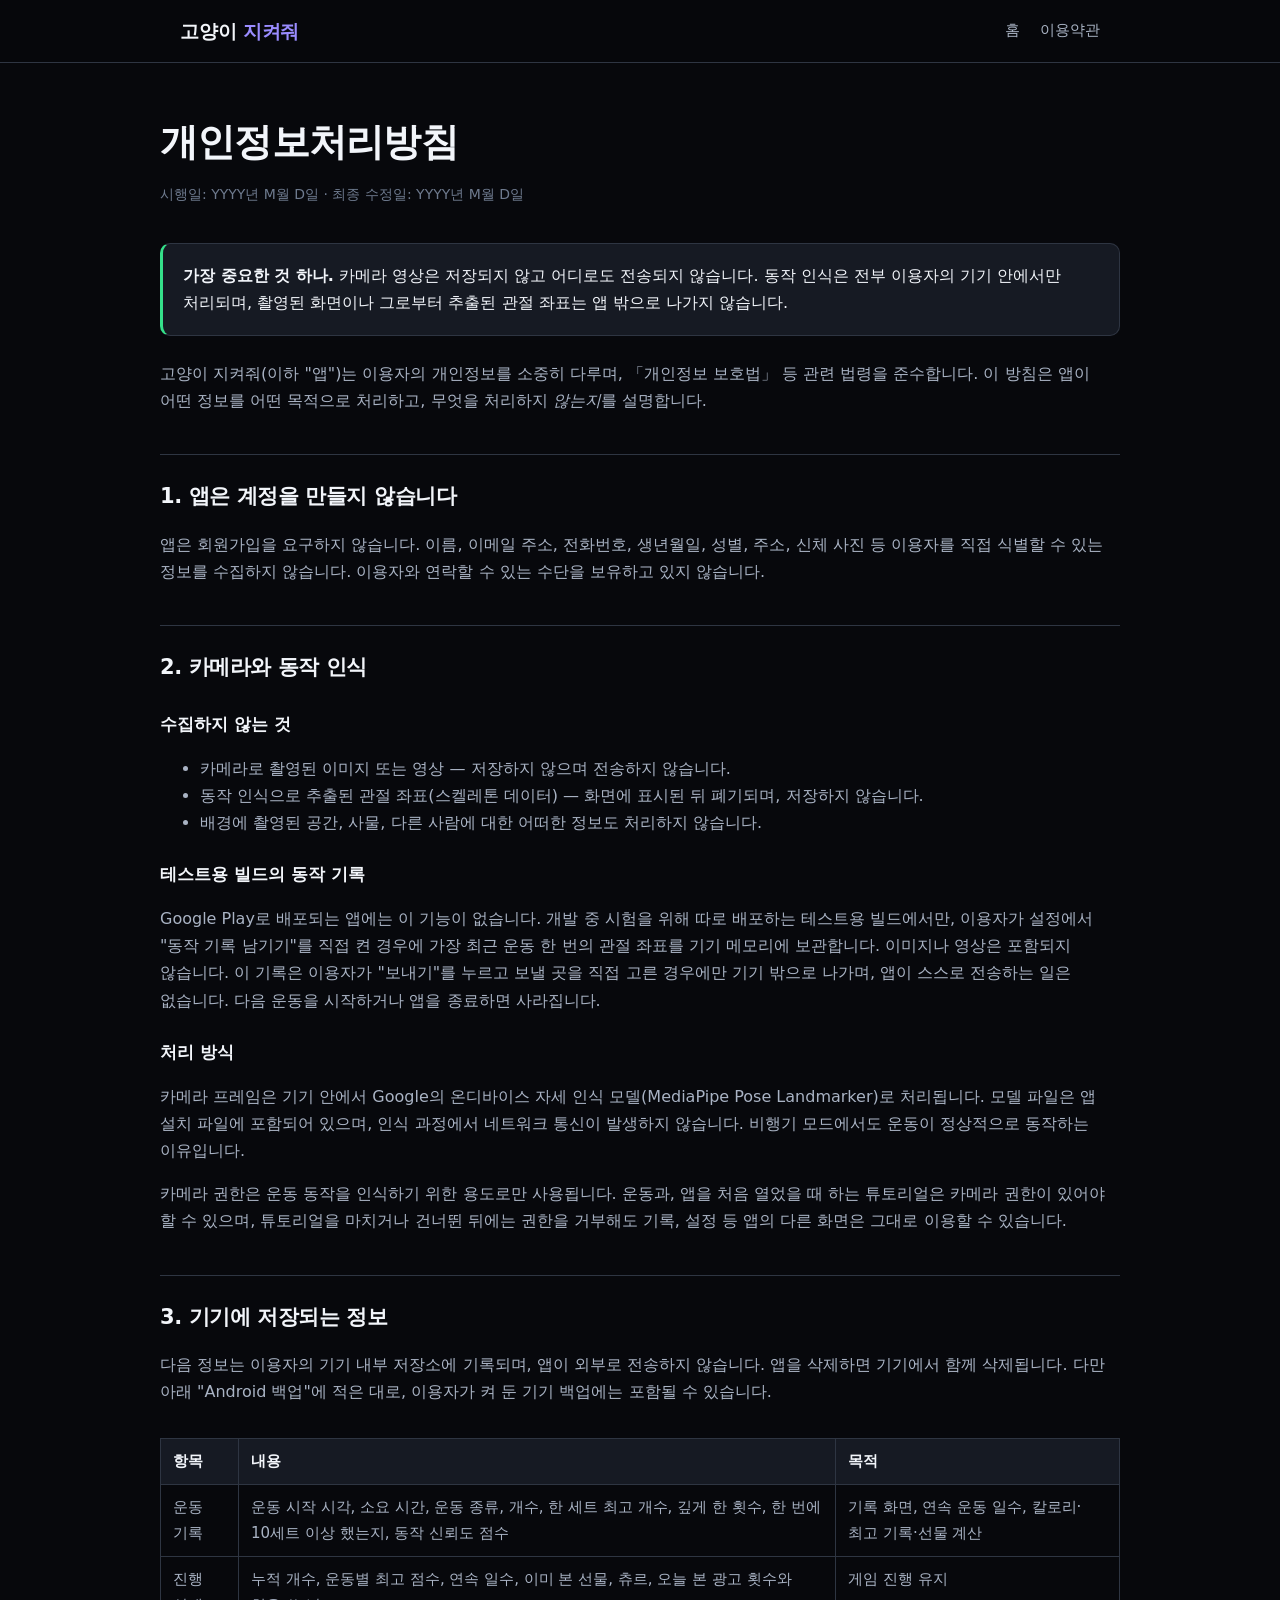
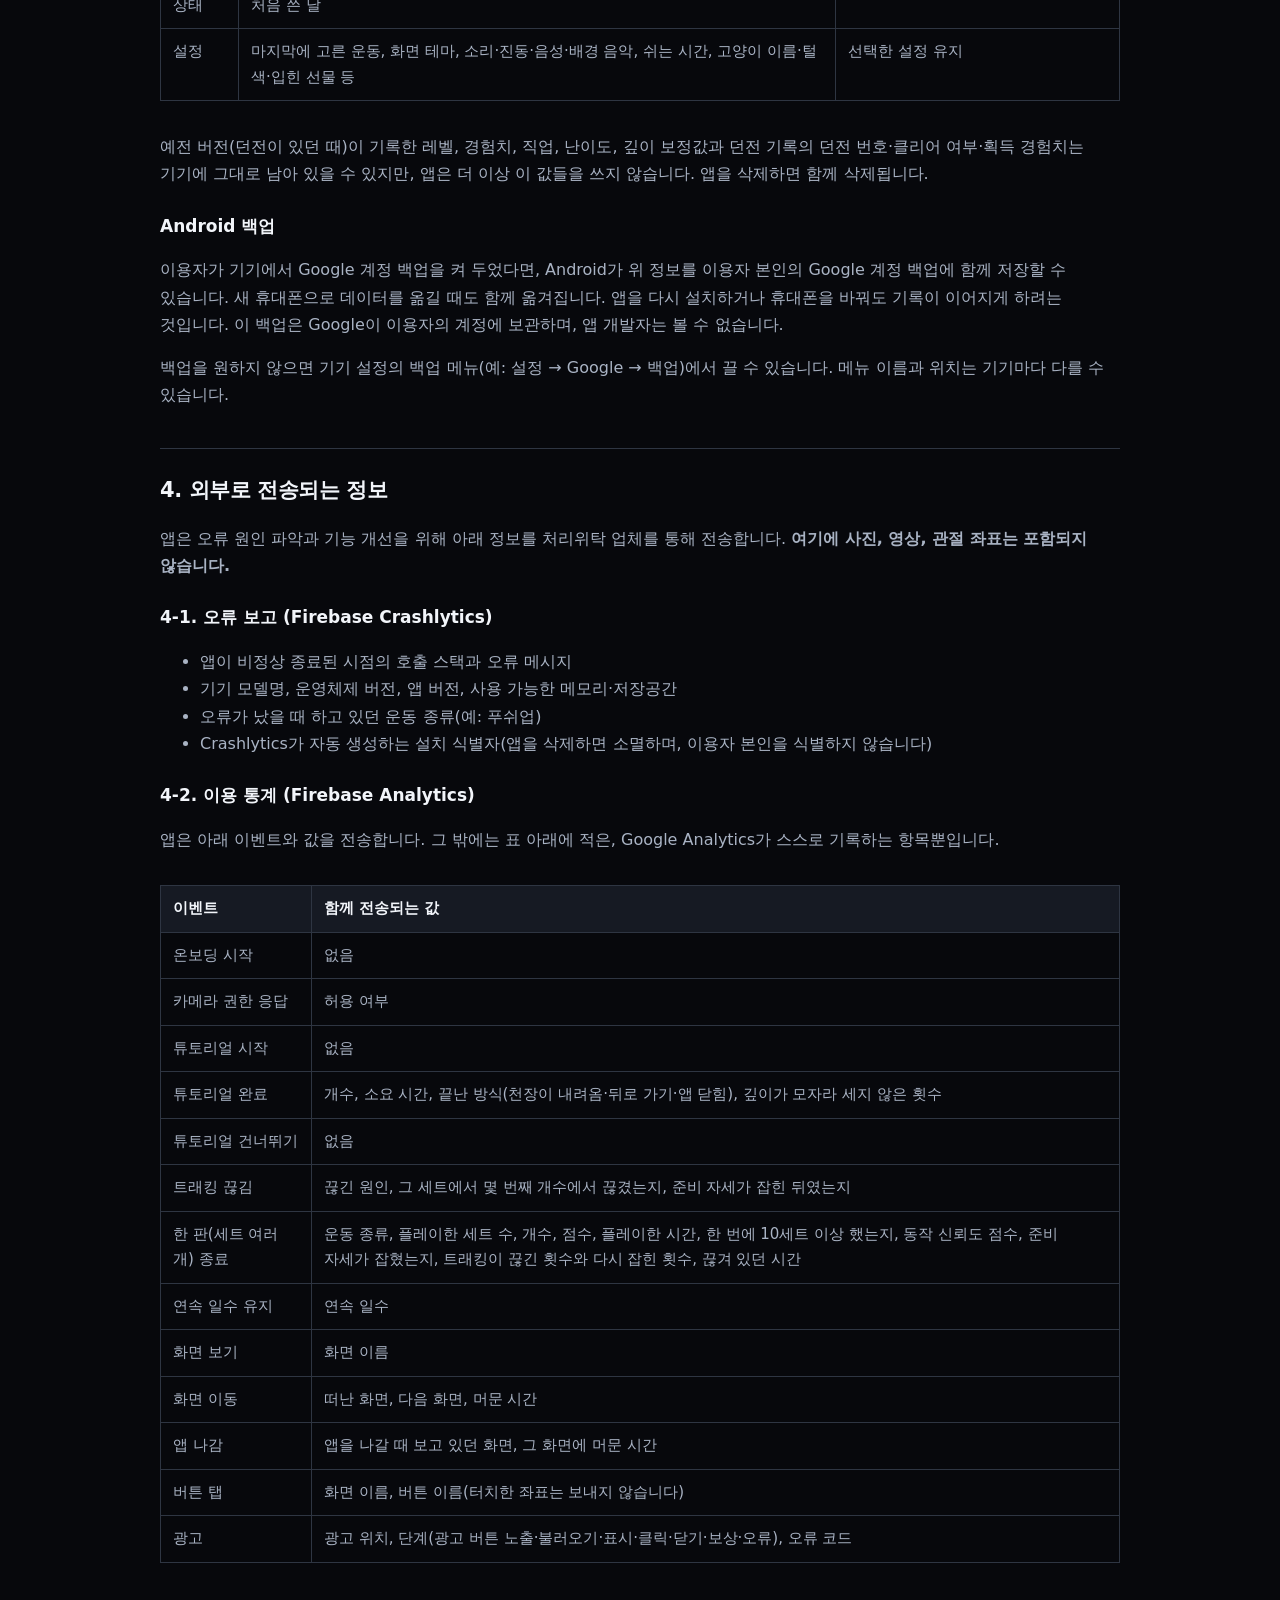
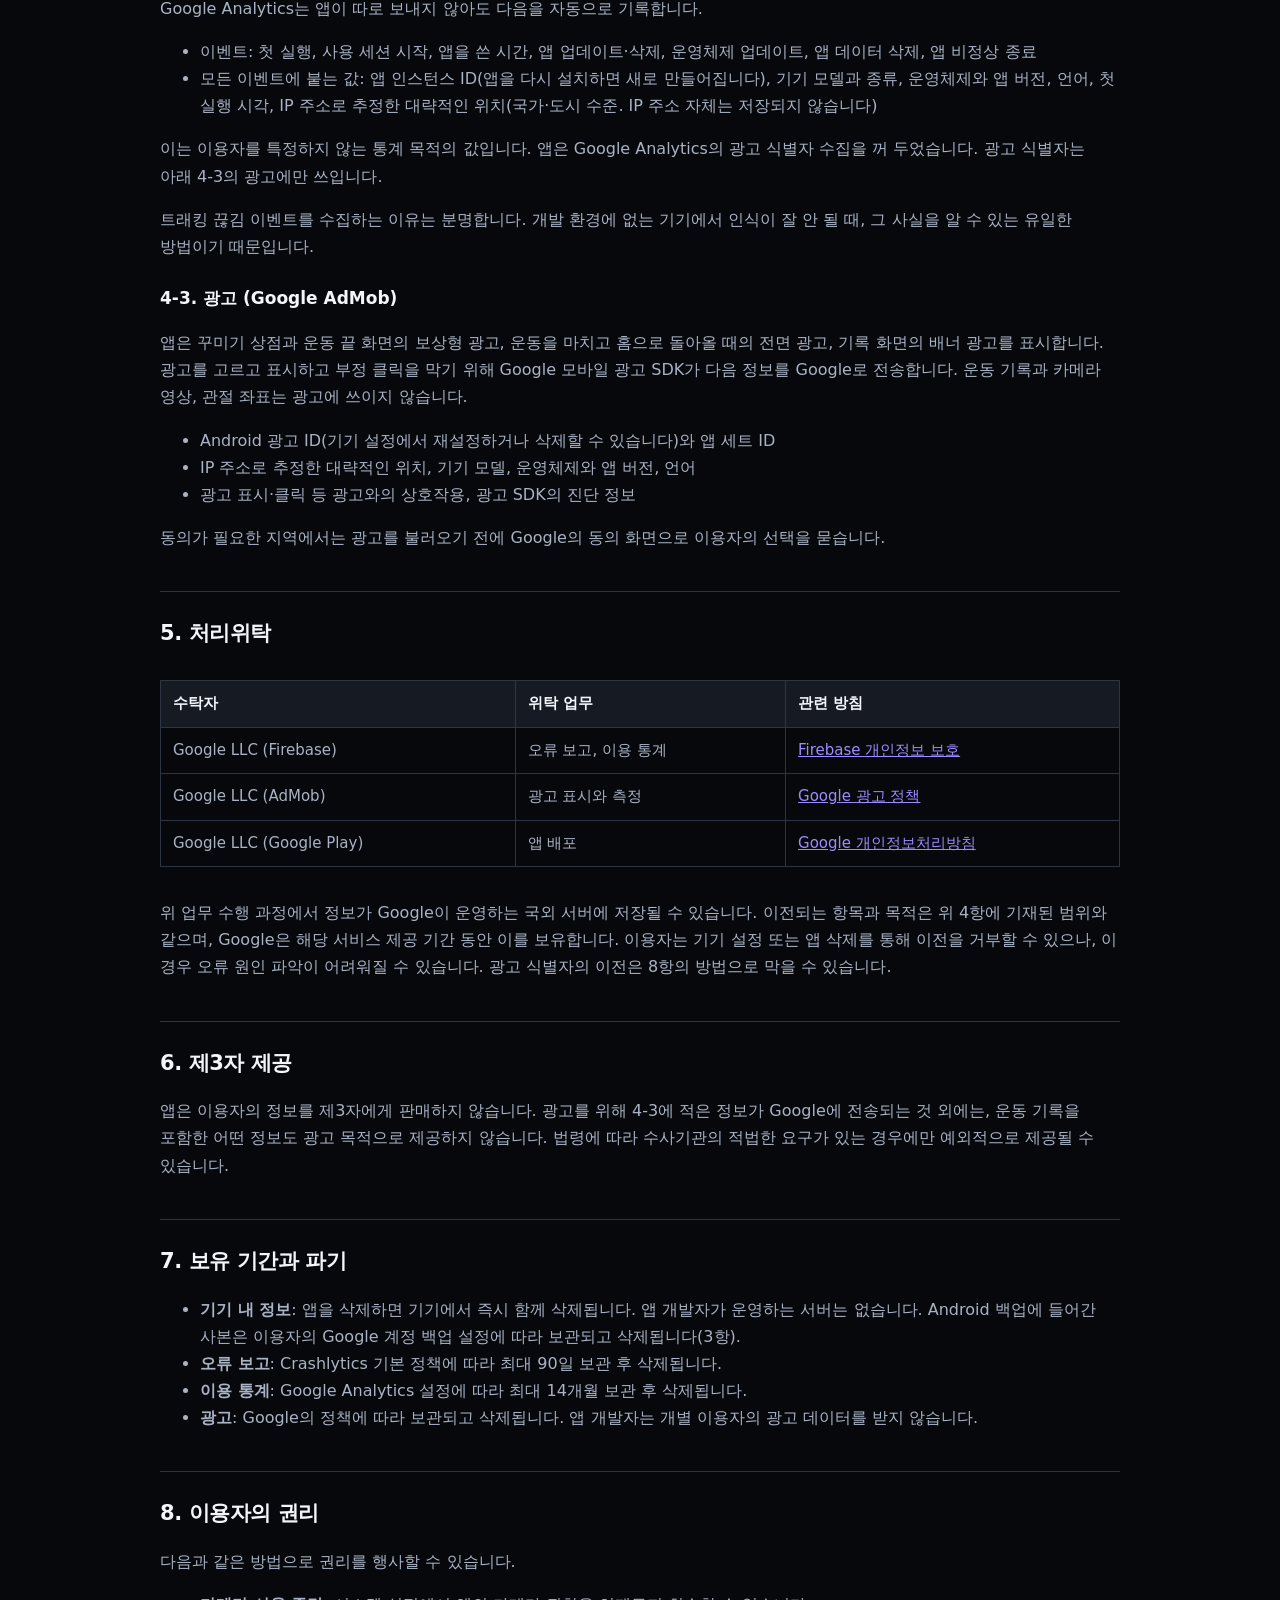
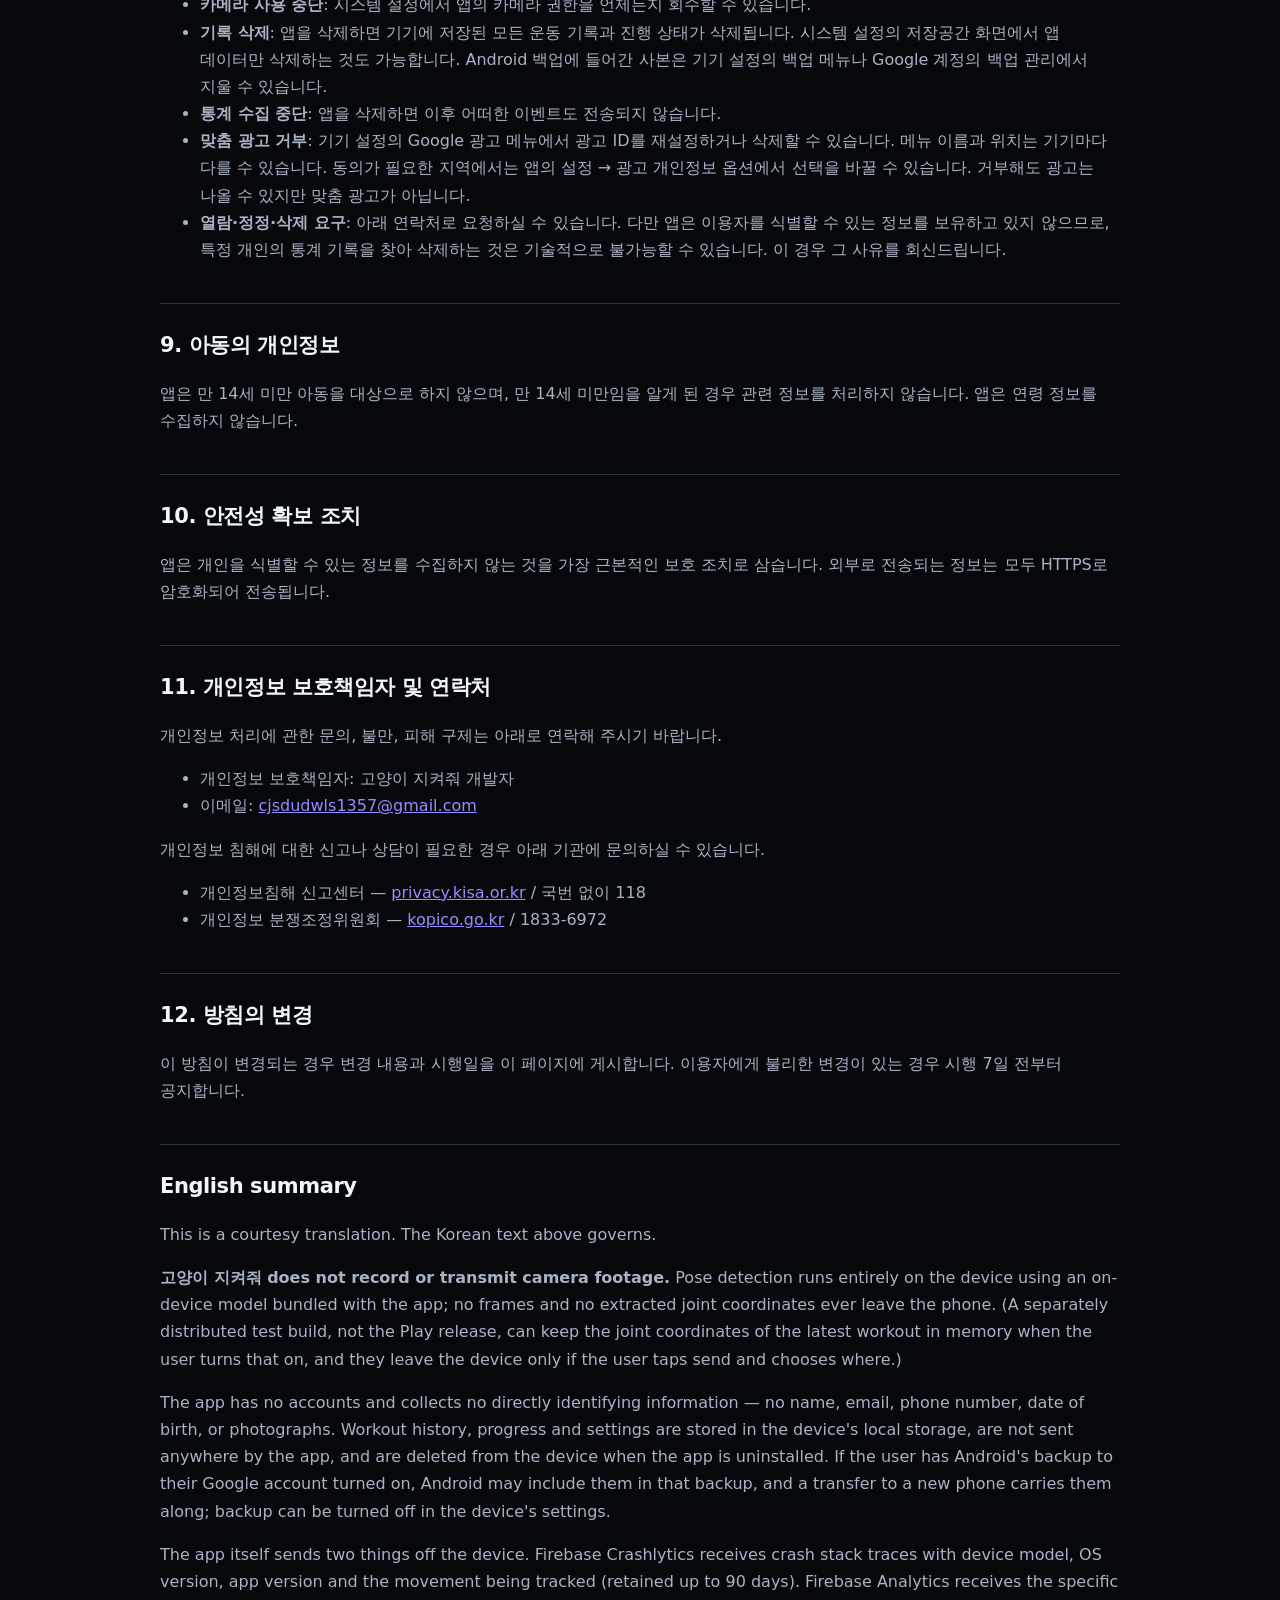
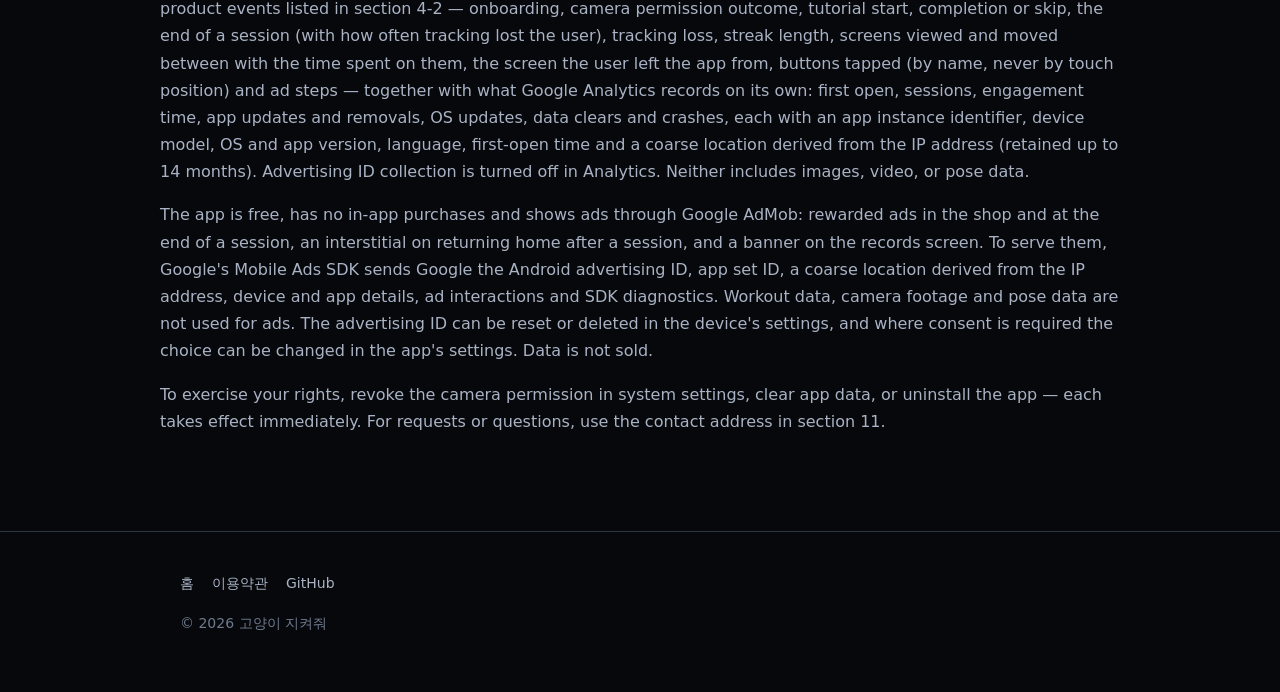
==== commit 5eefeb45: "feat: AdMob 광고와 화면·탭 분석 추가 상점 보상형, 세션 끝 츄르 2배, 기록 배너, 하루 1회 전면 광고를 넣고 UMP 동의와 수동 screen_view·탭 이벤트를 " ====
--- a/site/privacy.html
+++ b/site/privacy.html
@@ -26,7 +26,8 @@
 <div class="legal wrap">
 
 <h1>개인정보처리방침</h1>
-<p class="updated">시행일: 2026년 9월 14일 · 최종 수정일: 2026년 10월 4일</p>
+<!-- 머지 전에 날짜를 넣을 것: 시행일은 이 페이지를 게시한 날로부터 7일 이상 뒤(12항) -->
+<p class="updated">시행일: YYYY년 M월 D일 · 최종 수정일: YYYY년 M월 D일</p>
 
 <div class="callout">
   <p><strong>가장 중요한 것 하나.</strong> 카메라 영상은 저장되지 않고 어디로도 전송되지 않습니다.
@@ -90,7 +91,7 @@
   </tr>
   <tr>
     <td>진행 상태</td>
-    <td>누적 개수, 운동별 최고 점수, 연속 일수, 이미 본 선물</td>
+    <td>누적 개수, 운동별 최고 점수, 연속 일수, 이미 본 선물, 츄르, 오늘 본 광고 횟수와 처음 쓴 날</td>
     <td>게임 진행 유지</td>
   </tr>
   <tr>
@@ -145,11 +146,16 @@
   <tr><td>트래킹 끊김</td><td>끊긴 원인, 그 세트에서 몇 번째 개수에서 끊겼는지, 준비 자세가 잡힌 뒤였는지</td></tr>
   <tr><td>한 판(세트 여러 개) 종료</td><td>운동 종류, 플레이한 세트 수, 개수, 점수, 플레이한 시간, 한 번에 10세트 이상 했는지, 동작 신뢰도 점수, 준비 자세가 잡혔는지, 트래킹이 끊긴 횟수와 다시 잡힌 횟수, 끊겨 있던 시간</td></tr>
   <tr><td>연속 일수 유지</td><td>연속 일수</td></tr>
+  <tr><td>화면 보기</td><td>화면 이름</td></tr>
+  <tr><td>화면 이동</td><td>떠난 화면, 다음 화면, 머문 시간</td></tr>
+  <tr><td>앱 나감</td><td>앱을 나갈 때 보고 있던 화면, 그 화면에 머문 시간</td></tr>
+  <tr><td>버튼 탭</td><td>화면 이름, 버튼 이름(터치한 좌표는 보내지 않습니다)</td></tr>
+  <tr><td>광고</td><td>광고 위치, 단계(광고 버튼 노출·불러오기·표시·클릭·닫기·보상·오류), 오류 코드</td></tr>
 </table>
 </div>
 <p>Google Analytics는 앱이 따로 보내지 않아도 다음을 자동으로 기록합니다.</p>
 <ul>
-  <li>이벤트: 첫 실행, 사용 세션 시작, 앱을 쓴 시간, 화면 보기, 앱 업데이트·삭제, 운영체제 업데이트,
+  <li>이벤트: 첫 실행, 사용 세션 시작, 앱을 쓴 시간, 앱 업데이트·삭제, 운영체제 업데이트,
       앱 데이터 삭제, 앱 비정상 종료</li>
   <li>모든 이벤트에 붙는 값: 앱 인스턴스 ID(앱을 다시 설치하면 새로 만들어집니다), 기기 모델과 종류,
       운영체제와 앱 버전, 언어, 첫 실행 시각, IP 주소로 추정한 대략적인 위치(국가·도시 수준.
@@ -157,10 +163,26 @@
 </ul>
 <p>
   이는 이용자를 특정하지 않는 통계 목적의 값입니다. 앱은 Google Analytics의 광고 식별자 수집을 꺼 두었습니다.
+  광고 식별자는 아래 4-3의 광고에만 쓰입니다.
 </p>
 <p>
   트래킹 끊김 이벤트를 수집하는 이유는 분명합니다. 개발 환경에 없는 기기에서 인식이 잘 안 될 때,
   그 사실을 알 수 있는 유일한 방법이기 때문입니다.
+</p>
+
+<h3>4-3. 광고 (Google AdMob)</h3>
+<p>
+  앱은 꾸미기 상점과 운동 끝 화면의 보상형 광고, 운동을 마치고 홈으로 돌아올 때의 전면 광고, 기록 화면의 배너 광고를
+  표시합니다. 광고를 고르고 표시하고 부정 클릭을 막기 위해 Google 모바일 광고 SDK가 다음 정보를 Google로 전송합니다.
+  운동 기록과 카메라 영상, 관절 좌표는 광고에 쓰이지 않습니다.
+</p>
+<ul>
+  <li>Android 광고 ID(기기 설정에서 재설정하거나 삭제할 수 있습니다)와 앱 세트 ID</li>
+  <li>IP 주소로 추정한 대략적인 위치, 기기 모델, 운영체제와 앱 버전, 언어</li>
+  <li>광고 표시·클릭 등 광고와의 상호작용, 광고 SDK의 진단 정보</li>
+</ul>
+<p>
+  동의가 필요한 지역에서는 광고를 불러오기 전에 Google의 동의 화면으로 이용자의 선택을 묻습니다.
 </p>
 
 <h2>5. 처리위탁</h2>
@@ -173,6 +195,11 @@
     <td><a href="https://firebase.google.com/support/privacy" rel="noopener">Firebase 개인정보 보호</a></td>
   </tr>
   <tr>
+    <td>Google LLC (AdMob)</td>
+    <td>광고 표시와 측정</td>
+    <td><a href="https://policies.google.com/technologies/ads" rel="noopener">Google 광고 정책</a></td>
+  </tr>
+  <tr>
     <td>Google LLC (Google Play)</td>
     <td>앱 배포</td>
     <td><a href="https://policies.google.com/privacy" rel="noopener">Google 개인정보처리방침</a></td>
@@ -183,12 +210,13 @@
   위 업무 수행 과정에서 정보가 Google이 운영하는 국외 서버에 저장될 수 있습니다.
   이전되는 항목과 목적은 위 4항에 기재된 범위와 같으며, Google은 해당 서비스 제공 기간 동안 이를 보유합니다.
   이용자는 기기 설정 또는 앱 삭제를 통해 이전을 거부할 수 있으나, 이 경우 오류 원인 파악이 어려워질 수 있습니다.
+  광고 식별자의 이전은 8항의 방법으로 막을 수 있습니다.
 </p>
 
 <h2>6. 제3자 제공</h2>
 <p>
-  앱은 이용자의 정보를 제3자에게 판매하거나 광고 목적으로 제공하지 않습니다.
-  앱에는 광고가 없으며, 광고 식별자를 사용하지 않습니다.
+  앱은 이용자의 정보를 제3자에게 판매하지 않습니다. 광고를 위해 4-3에 적은 정보가 Google에 전송되는 것 외에는,
+  운동 기록을 포함한 어떤 정보도 광고 목적으로 제공하지 않습니다.
   법령에 따라 수사기관의 적법한 요구가 있는 경우에만 예외적으로 제공될 수 있습니다.
 </p>
 
@@ -198,6 +226,7 @@
       Android 백업에 들어간 사본은 이용자의 Google 계정 백업 설정에 따라 보관되고 삭제됩니다(3항).</li>
   <li><strong>오류 보고</strong>: Crashlytics 기본 정책에 따라 최대 90일 보관 후 삭제됩니다.</li>
   <li><strong>이용 통계</strong>: Google Analytics 설정에 따라 최대 14개월 보관 후 삭제됩니다.</li>
+  <li><strong>광고</strong>: Google의 정책에 따라 보관되고 삭제됩니다. 앱 개발자는 개별 이용자의 광고 데이터를 받지 않습니다.</li>
 </ul>
 
 <h2>8. 이용자의 권리</h2>
@@ -208,6 +237,9 @@
       시스템 설정의 저장공간 화면에서 앱 데이터만 삭제하는 것도 가능합니다. Android 백업에 들어간
       사본은 기기 설정의 백업 메뉴나 Google 계정의 백업 관리에서 지울 수 있습니다.</li>
   <li><strong>통계 수집 중단</strong>: 앱을 삭제하면 이후 어떠한 이벤트도 전송되지 않습니다.</li>
+  <li><strong>맞춤 광고 거부</strong>: 기기 설정의 Google 광고 메뉴에서 광고 ID를 재설정하거나 삭제할 수 있습니다.
+      메뉴 이름과 위치는 기기마다 다를 수 있습니다. 동의가 필요한 지역에서는 앱의 설정 → 광고 개인정보 옵션에서
+      선택을 바꿀 수 있습니다. 거부해도 광고는 나올 수 있지만 맞춤 광고가 아닙니다.</li>
   <li><strong>열람·정정·삭제 요구</strong>: 아래 연락처로 요청하실 수 있습니다. 다만 앱은 이용자를
       식별할 수 있는 정보를 보유하고 있지 않으므로, 특정 개인의 통계 기록을 찾아 삭제하는 것은
       기술적으로 불가능할 수 있습니다. 이 경우 그 사유를 회신드립니다.</li>
@@ -271,16 +303,22 @@
   model, OS version, app version and the movement being tracked (retained up to 90 days). Firebase Analytics receives the
   specific product events listed in section 4-2 — onboarding, camera permission outcome, tutorial
   start, completion or skip, the end of a session (with how often tracking lost the user), tracking
-  loss and streak length
+  loss, streak length, screens viewed and moved between with the time spent on them, the screen the
+  user left the app from, buttons tapped (by name, never by touch position) and ad steps
   — together with what Google Analytics records on its own: first open, sessions, engagement time,
-  screen views, app updates and removals, OS updates, data clears and crashes, each with an app
+  app updates and removals, OS updates, data clears and crashes, each with an app
   instance identifier, device model, OS and app version,
   language, first-open time and a coarse location derived from the IP address (retained up to 14
-  months). Advertising ID collection is turned off. Neither includes images, video, or pose data.
-</p>
-<p>
-  The app is free and has no in-app purchases. There is no advertising and no advertising
-  identifier. Data is not sold or shared with third parties.
+  months). Advertising ID collection is turned off in Analytics. Neither includes images, video, or pose data.
+</p>
+<p>
+  The app is free, has no in-app purchases and shows ads through Google AdMob: rewarded ads in the
+  shop and at the end of a session, an interstitial on returning home after a session, and a banner on
+  the records screen. To serve them, Google's Mobile Ads SDK sends Google the Android advertising ID,
+  app set ID, a coarse location derived from the IP address, device and app details, ad interactions
+  and SDK diagnostics. Workout data, camera footage and pose data are not used for ads. The advertising
+  ID can be reset or deleted in the device's settings, and where consent is required the choice can be
+  changed in the app's settings. Data is not sold.
 </p>
 <p>
   To exercise your rights, revoke the camera permission in system settings, clear app data, or
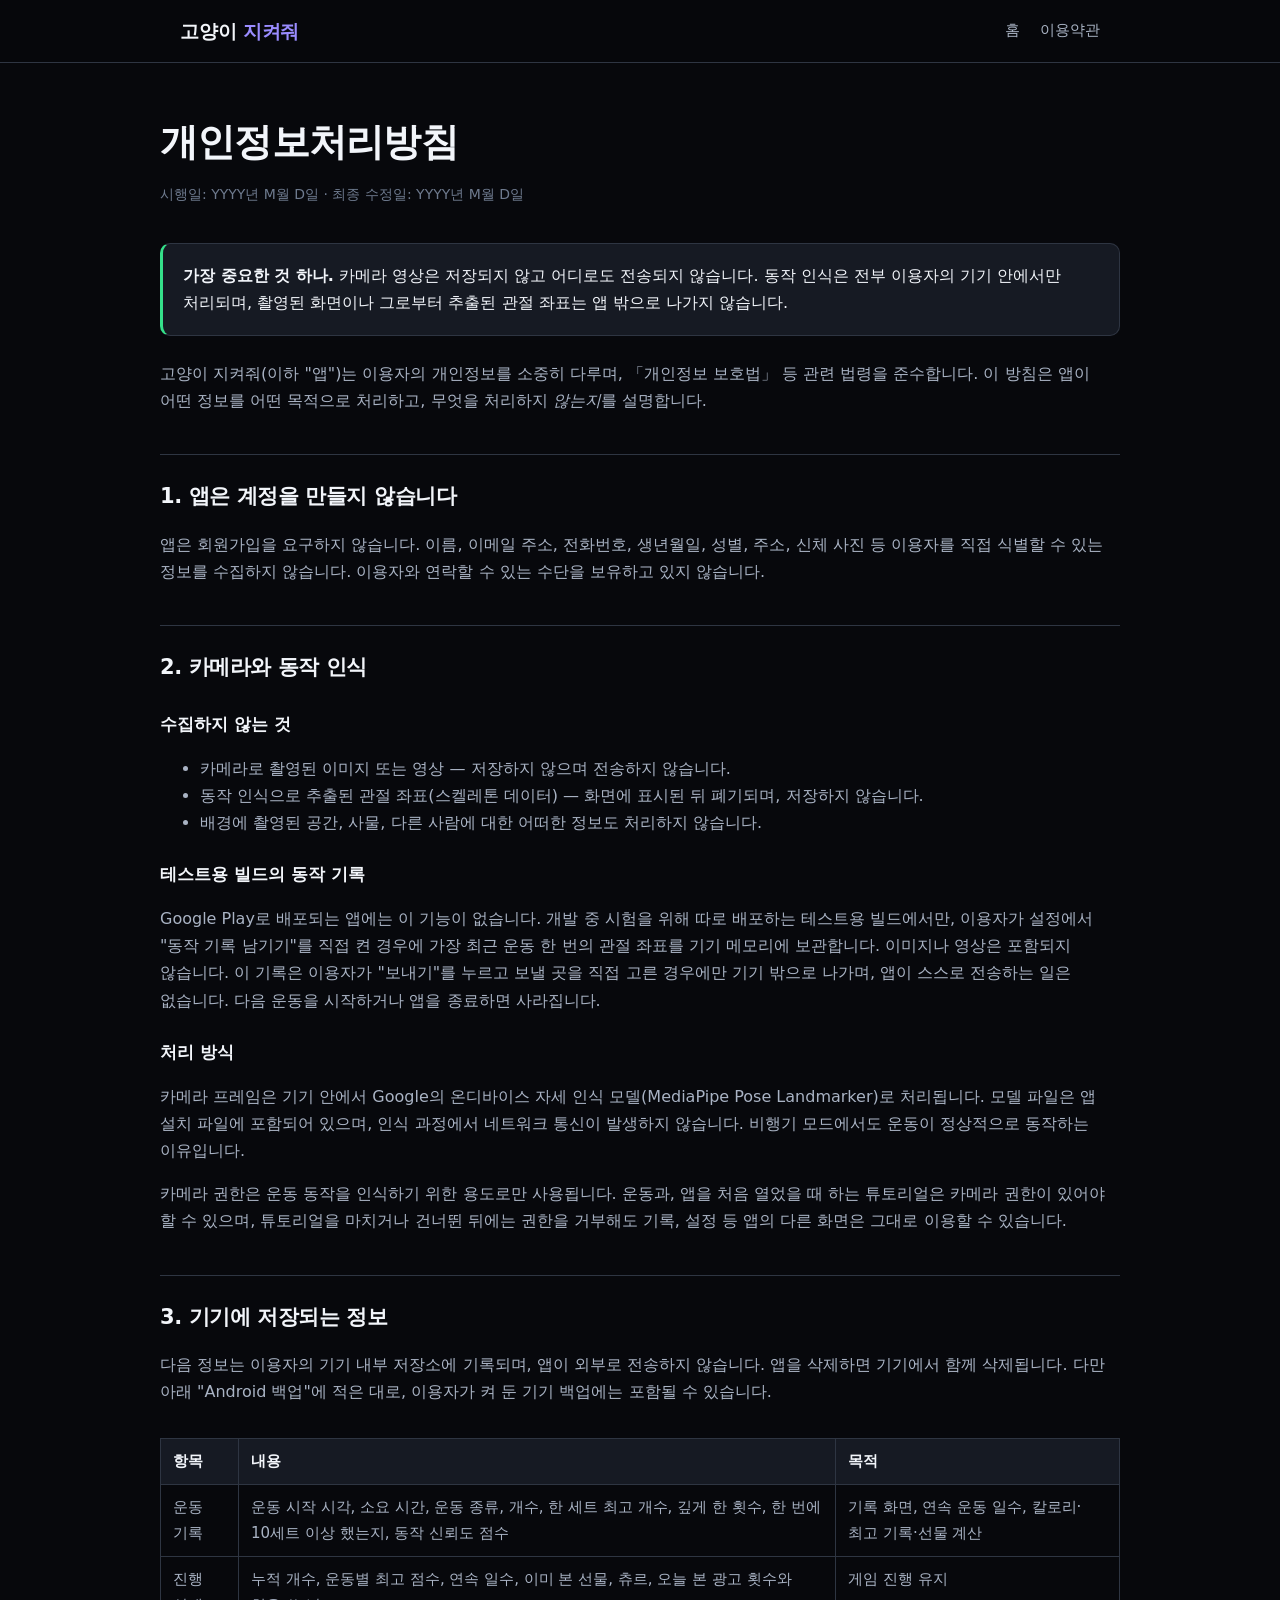
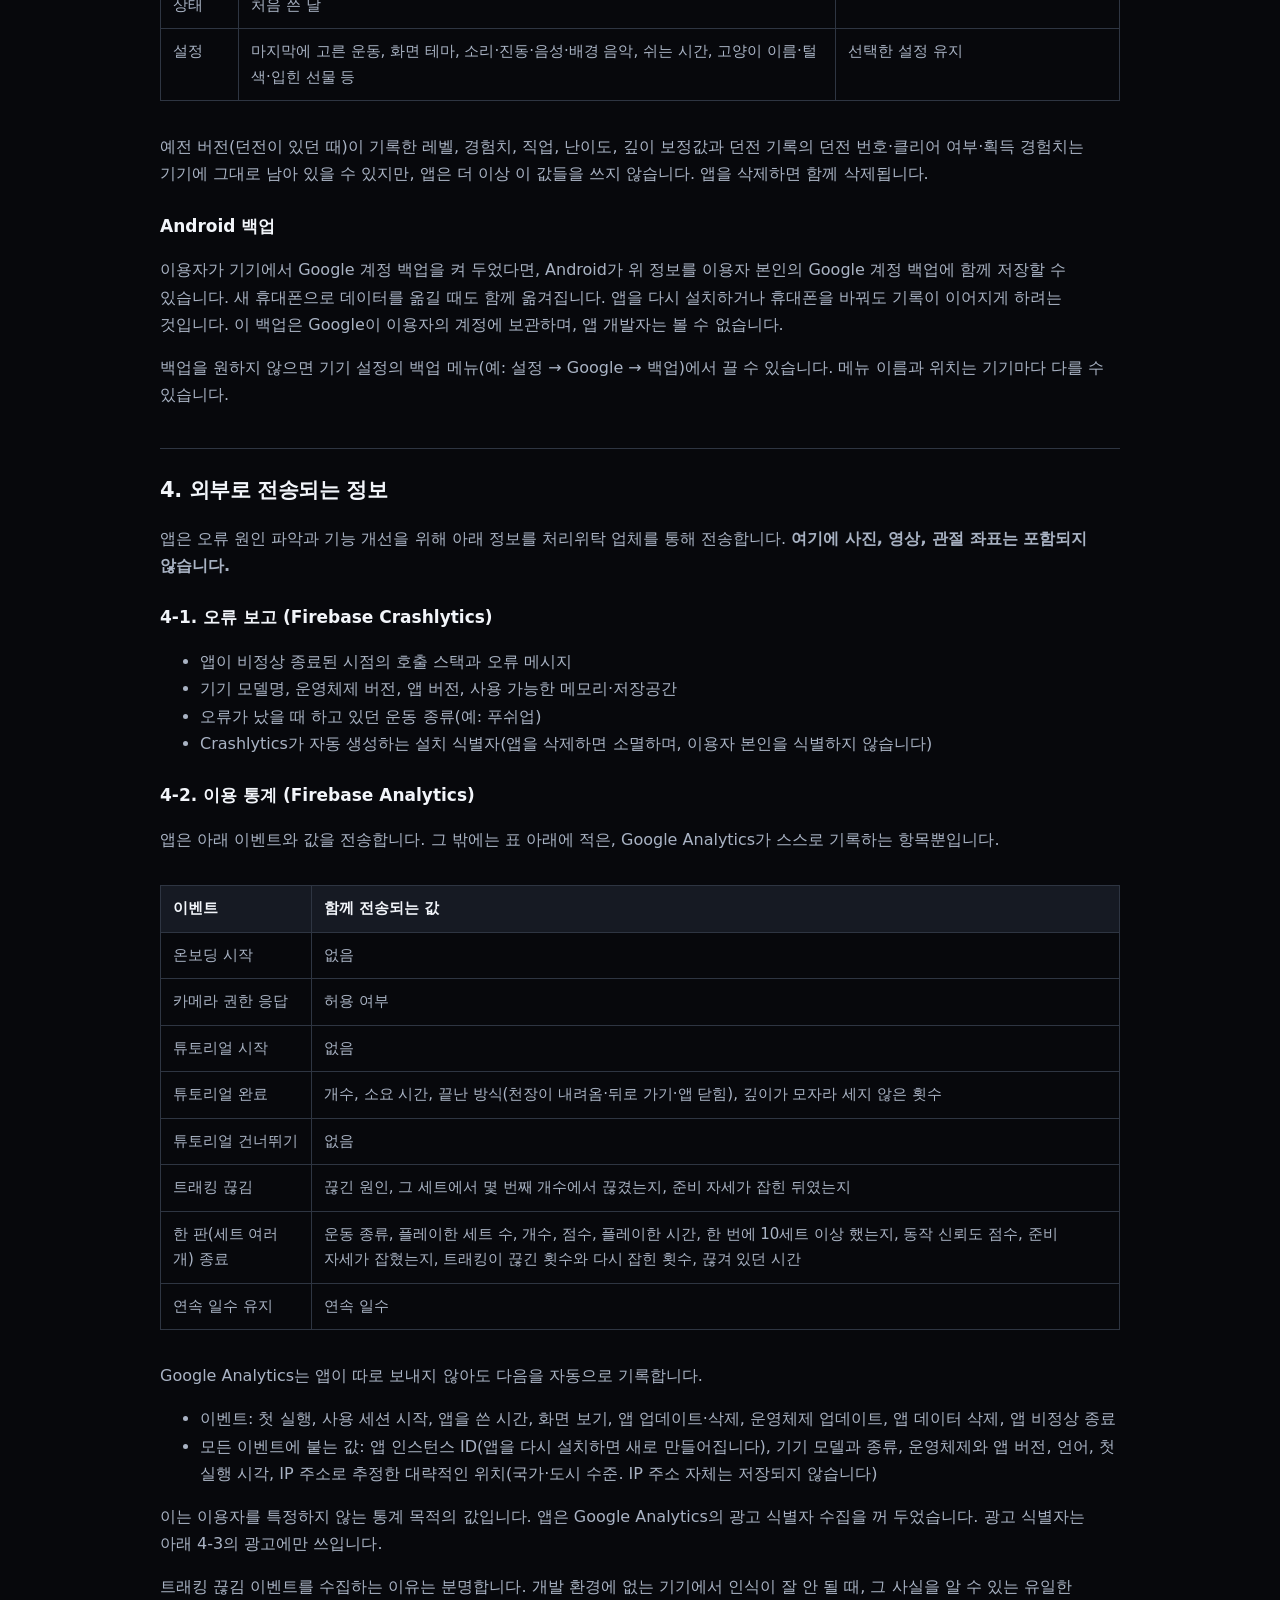
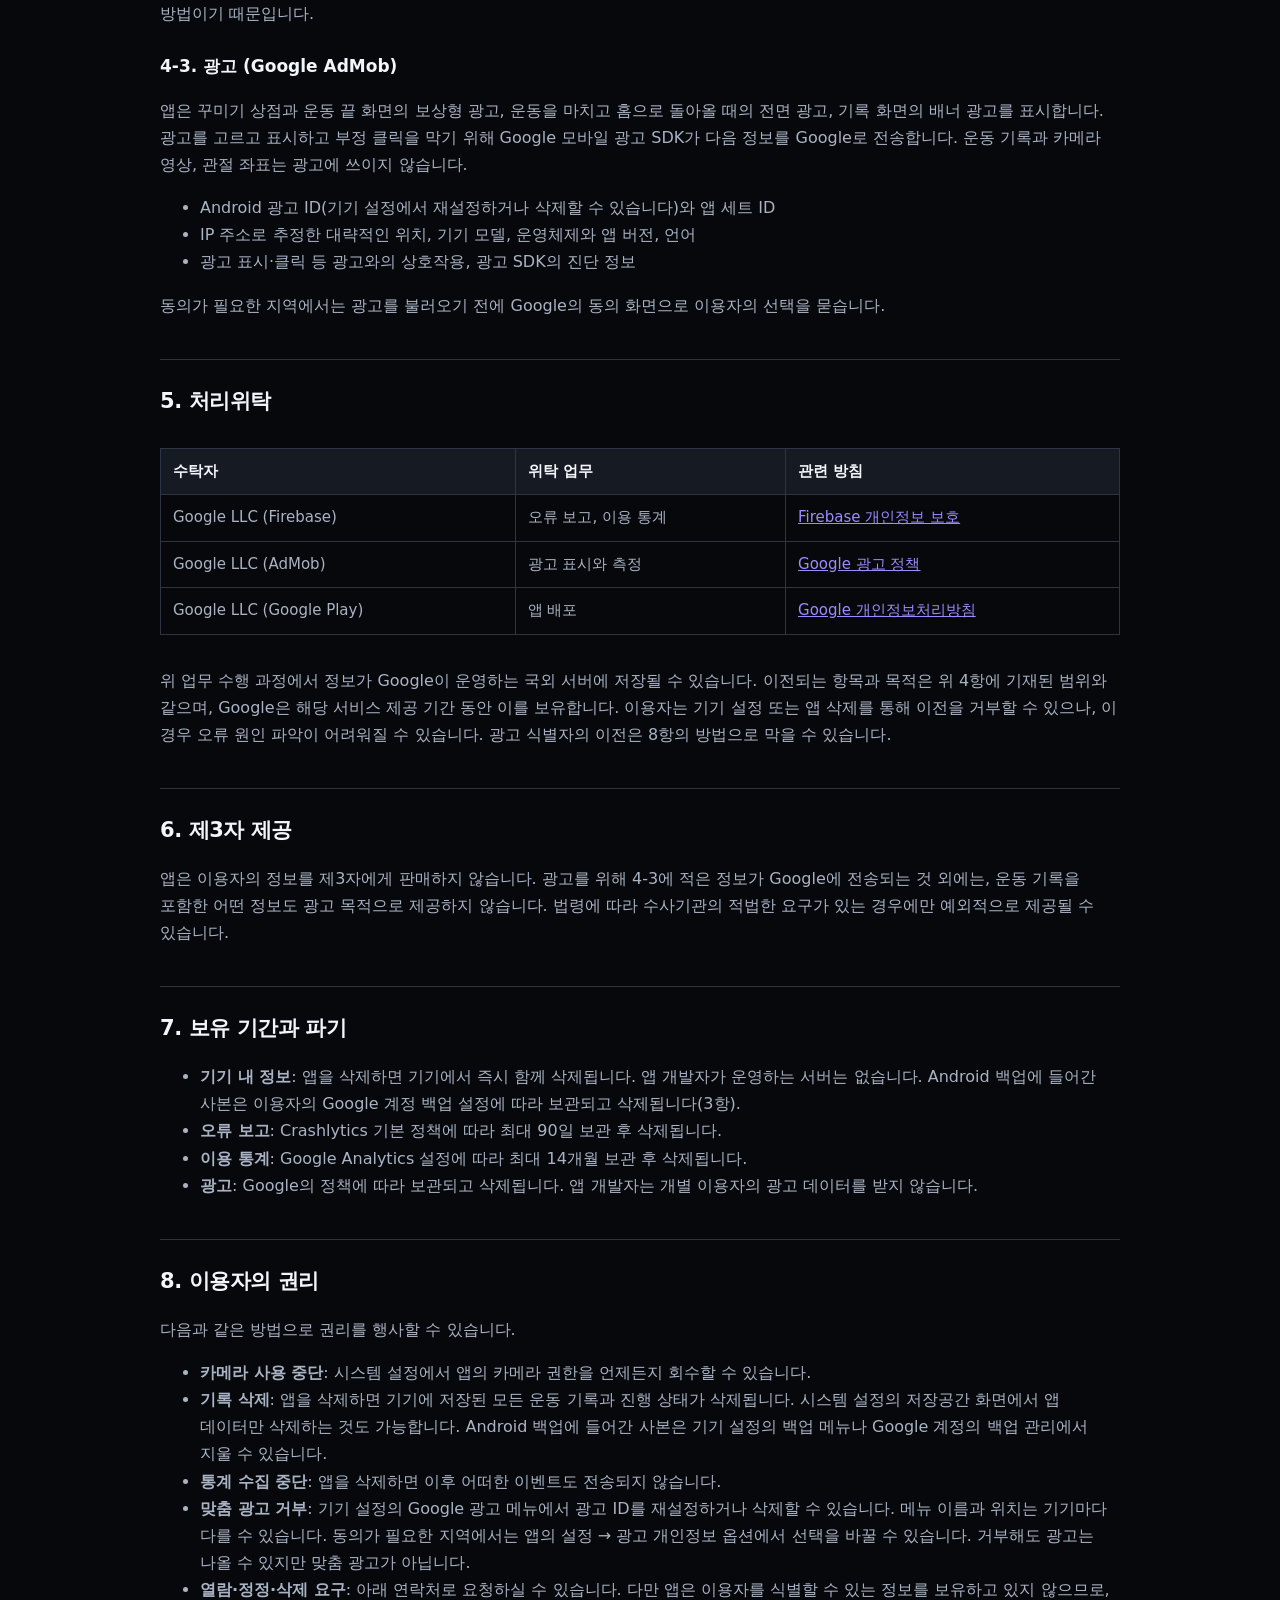
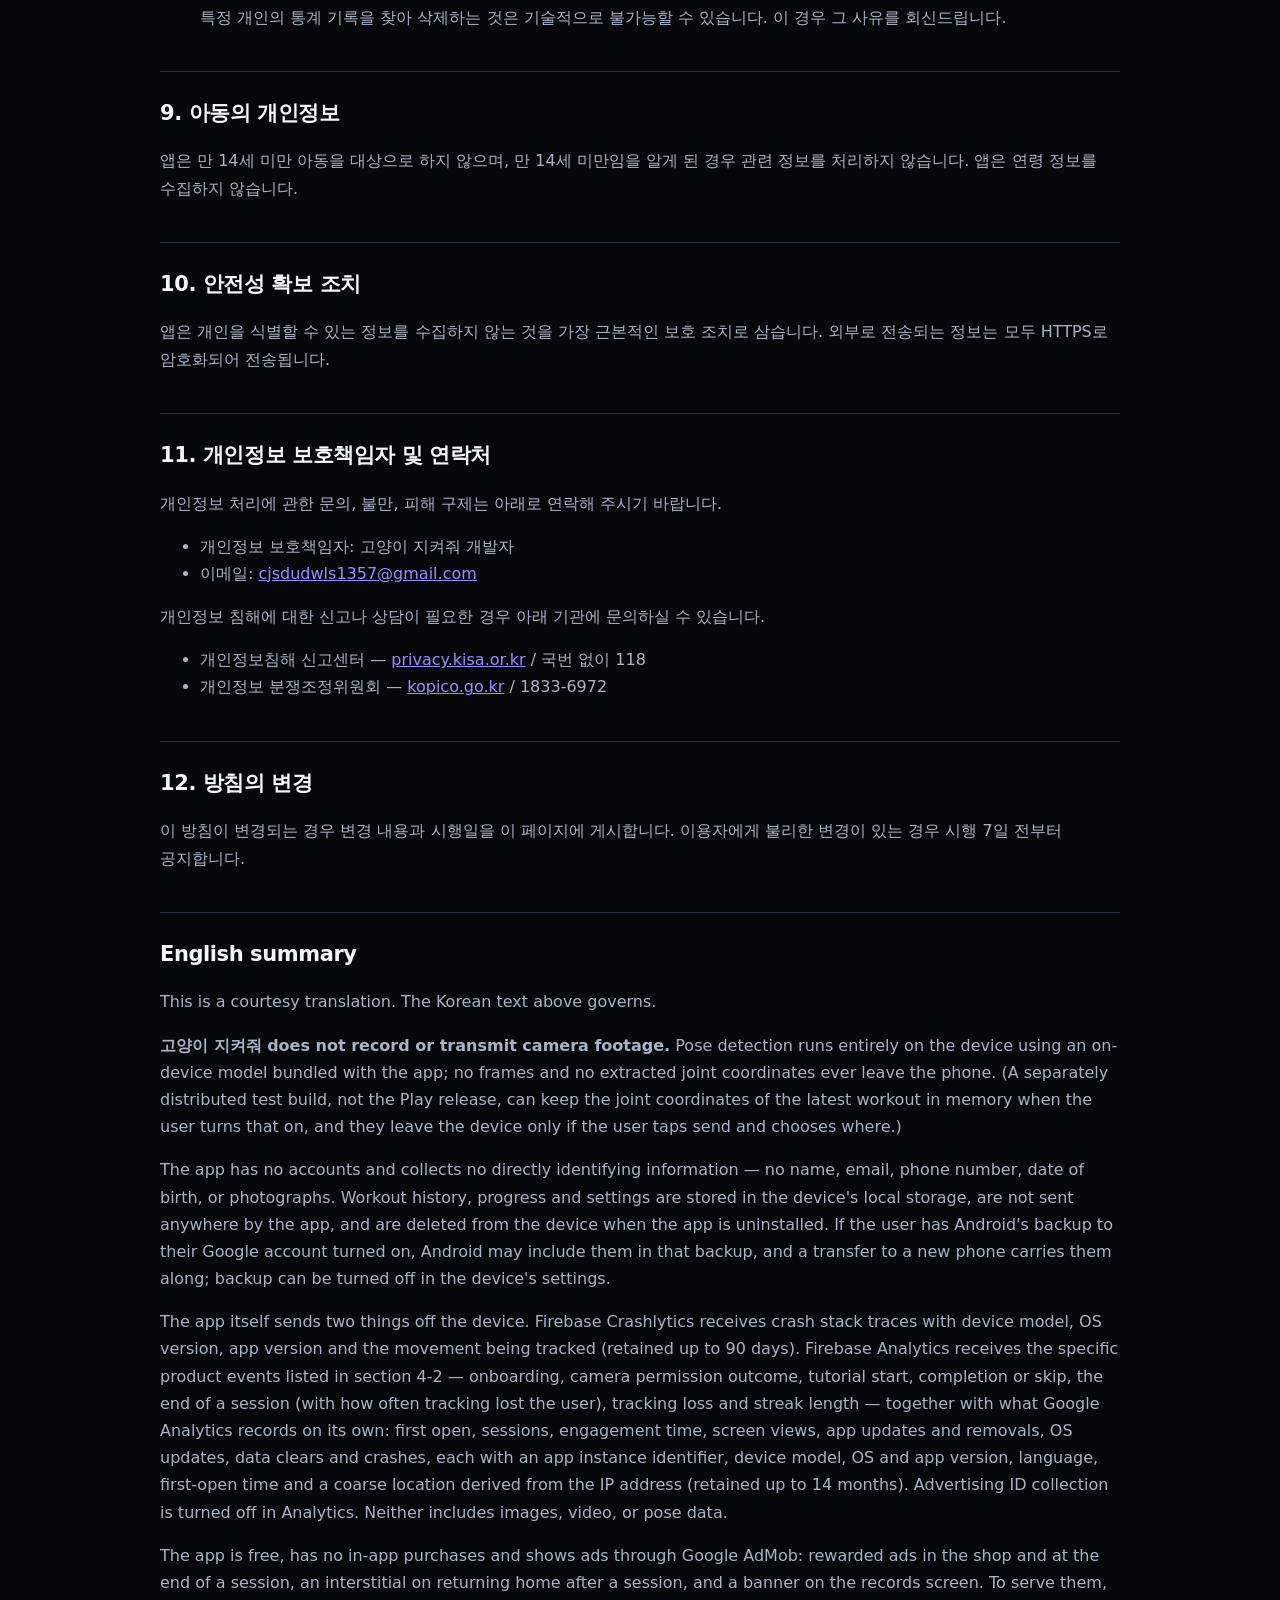
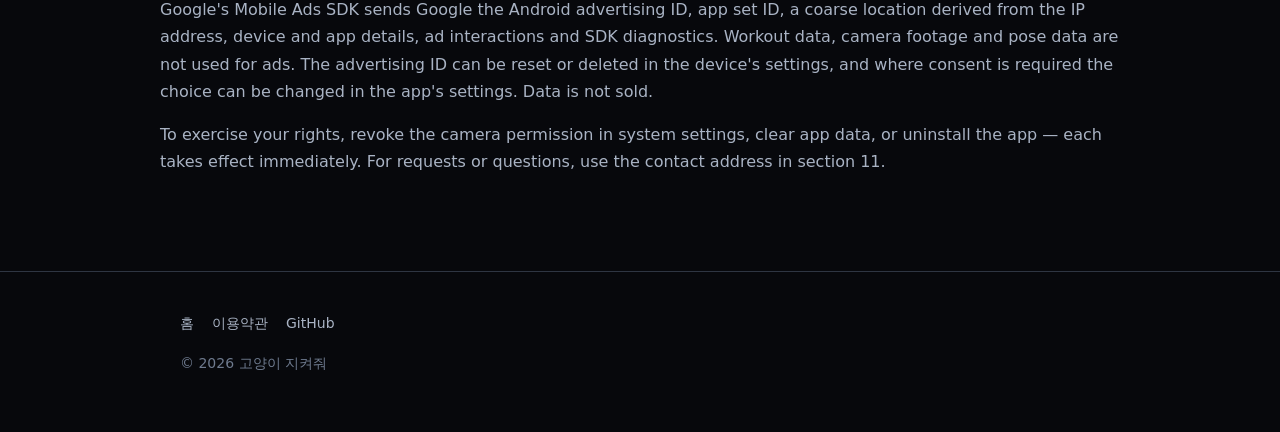
==== commit fce7fec0: "chore: 화면·탭·광고 이벤트 분석 제거 로그 수집은 하지 않기로 함(소유자 결정, 2026-11-10). ScreenTracker 와 UiTap·ScreenView·AdEve" ====
--- a/site/privacy.html
+++ b/site/privacy.html
@@ -146,16 +146,11 @@
   <tr><td>트래킹 끊김</td><td>끊긴 원인, 그 세트에서 몇 번째 개수에서 끊겼는지, 준비 자세가 잡힌 뒤였는지</td></tr>
   <tr><td>한 판(세트 여러 개) 종료</td><td>운동 종류, 플레이한 세트 수, 개수, 점수, 플레이한 시간, 한 번에 10세트 이상 했는지, 동작 신뢰도 점수, 준비 자세가 잡혔는지, 트래킹이 끊긴 횟수와 다시 잡힌 횟수, 끊겨 있던 시간</td></tr>
   <tr><td>연속 일수 유지</td><td>연속 일수</td></tr>
-  <tr><td>화면 보기</td><td>화면 이름</td></tr>
-  <tr><td>화면 이동</td><td>떠난 화면, 다음 화면, 머문 시간</td></tr>
-  <tr><td>앱 나감</td><td>앱을 나갈 때 보고 있던 화면, 그 화면에 머문 시간</td></tr>
-  <tr><td>버튼 탭</td><td>화면 이름, 버튼 이름(터치한 좌표는 보내지 않습니다)</td></tr>
-  <tr><td>광고</td><td>광고 위치, 단계(광고 버튼 노출·불러오기·표시·클릭·닫기·보상·오류), 오류 코드</td></tr>
 </table>
 </div>
 <p>Google Analytics는 앱이 따로 보내지 않아도 다음을 자동으로 기록합니다.</p>
 <ul>
-  <li>이벤트: 첫 실행, 사용 세션 시작, 앱을 쓴 시간, 앱 업데이트·삭제, 운영체제 업데이트,
+  <li>이벤트: 첫 실행, 사용 세션 시작, 앱을 쓴 시간, 화면 보기, 앱 업데이트·삭제, 운영체제 업데이트,
       앱 데이터 삭제, 앱 비정상 종료</li>
   <li>모든 이벤트에 붙는 값: 앱 인스턴스 ID(앱을 다시 설치하면 새로 만들어집니다), 기기 모델과 종류,
       운영체제와 앱 버전, 언어, 첫 실행 시각, IP 주소로 추정한 대략적인 위치(국가·도시 수준.
@@ -303,10 +298,9 @@
   model, OS version, app version and the movement being tracked (retained up to 90 days). Firebase Analytics receives the
   specific product events listed in section 4-2 — onboarding, camera permission outcome, tutorial
   start, completion or skip, the end of a session (with how often tracking lost the user), tracking
-  loss, streak length, screens viewed and moved between with the time spent on them, the screen the
-  user left the app from, buttons tapped (by name, never by touch position) and ad steps
+  loss and streak length
   — together with what Google Analytics records on its own: first open, sessions, engagement time,
-  app updates and removals, OS updates, data clears and crashes, each with an app
+  screen views, app updates and removals, OS updates, data clears and crashes, each with an app
   instance identifier, device model, OS and app version,
   language, first-open time and a coarse location derived from the IP address (retained up to 14
   months). Advertising ID collection is turned off in Analytics. Neither includes images, video, or pose data.
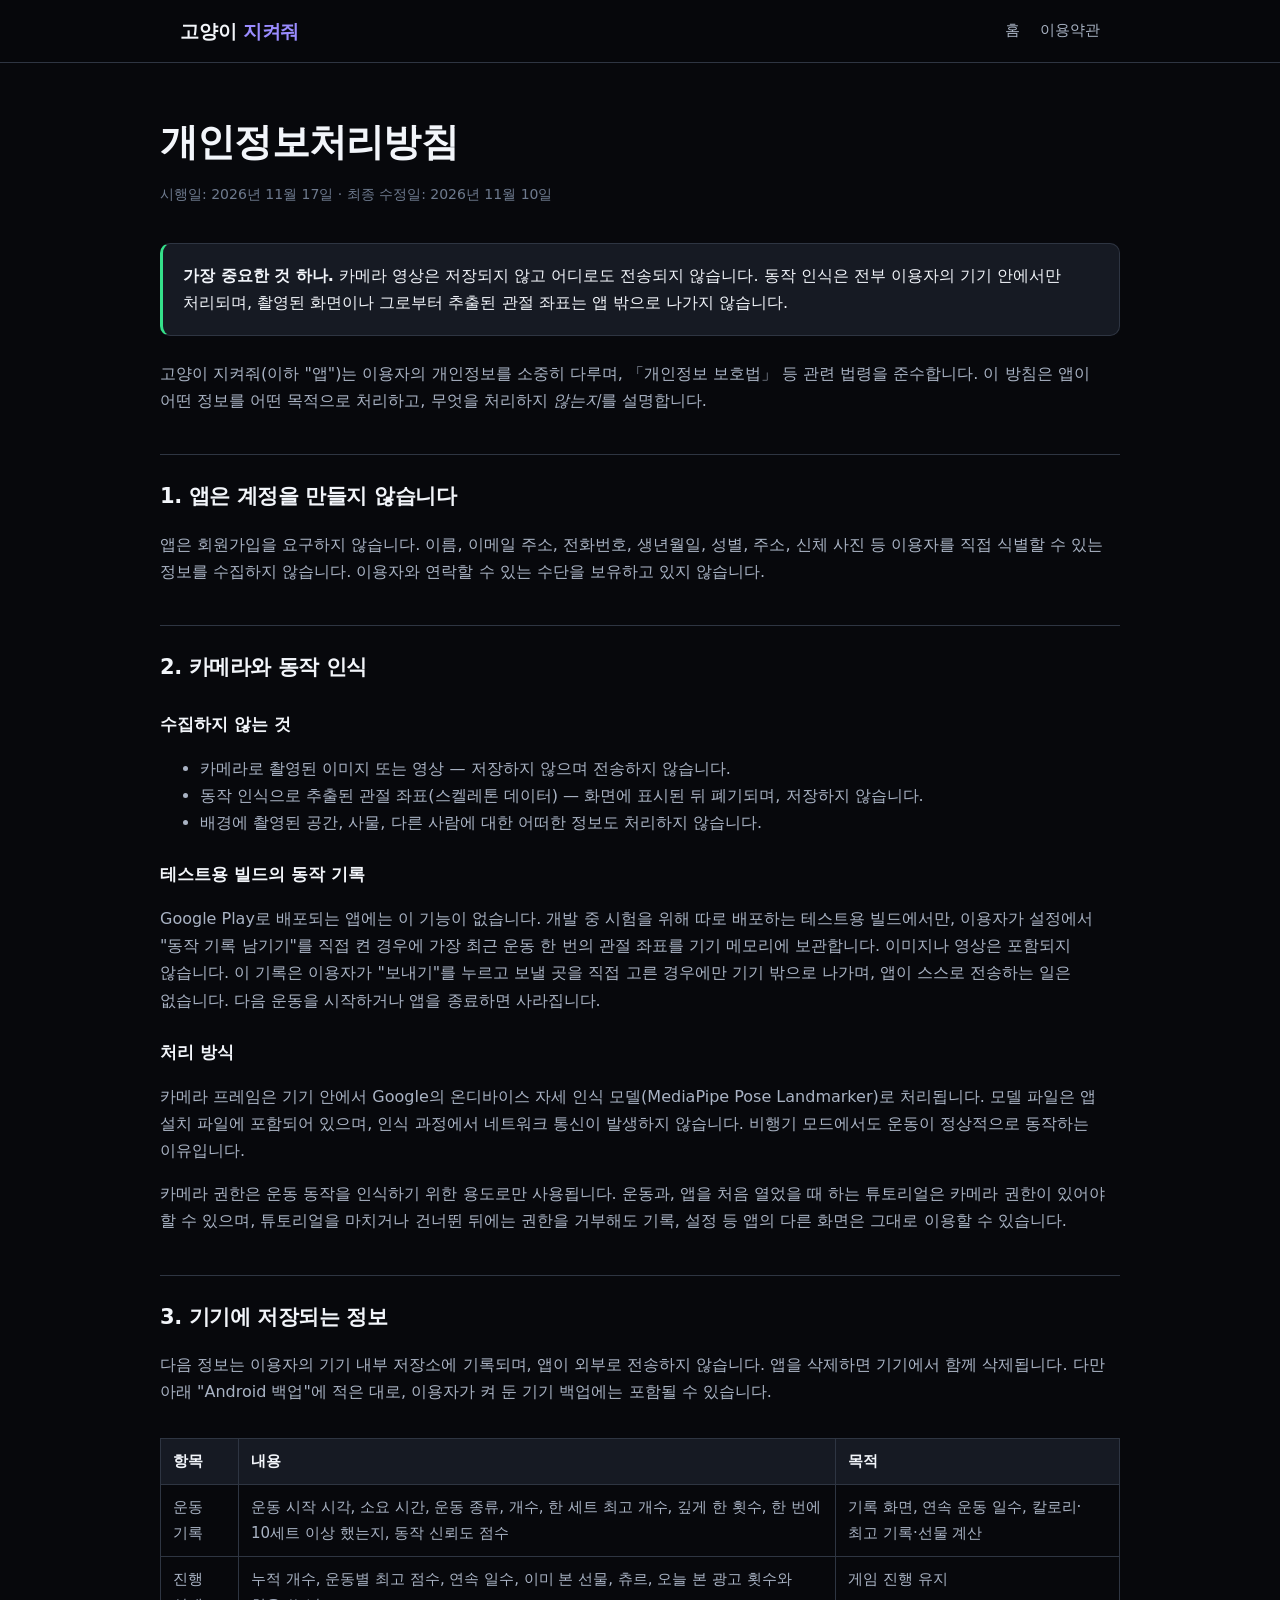
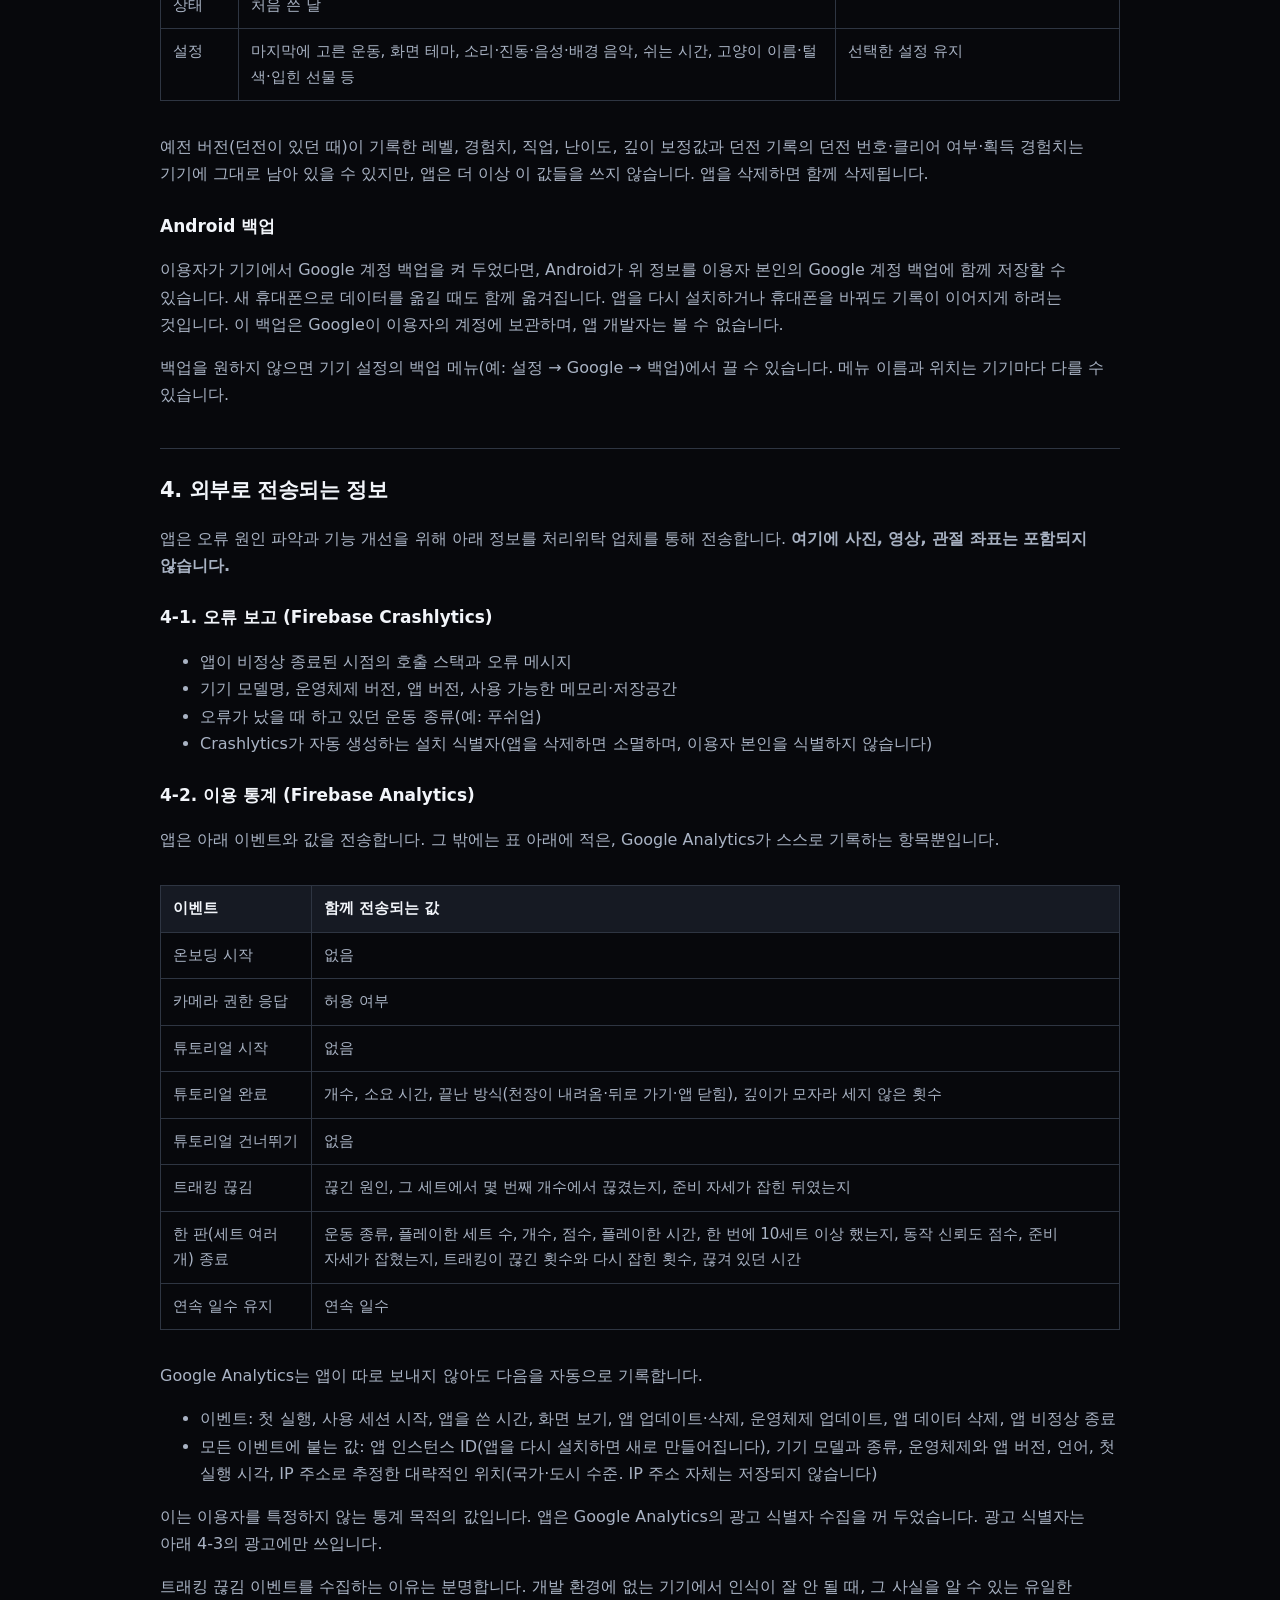
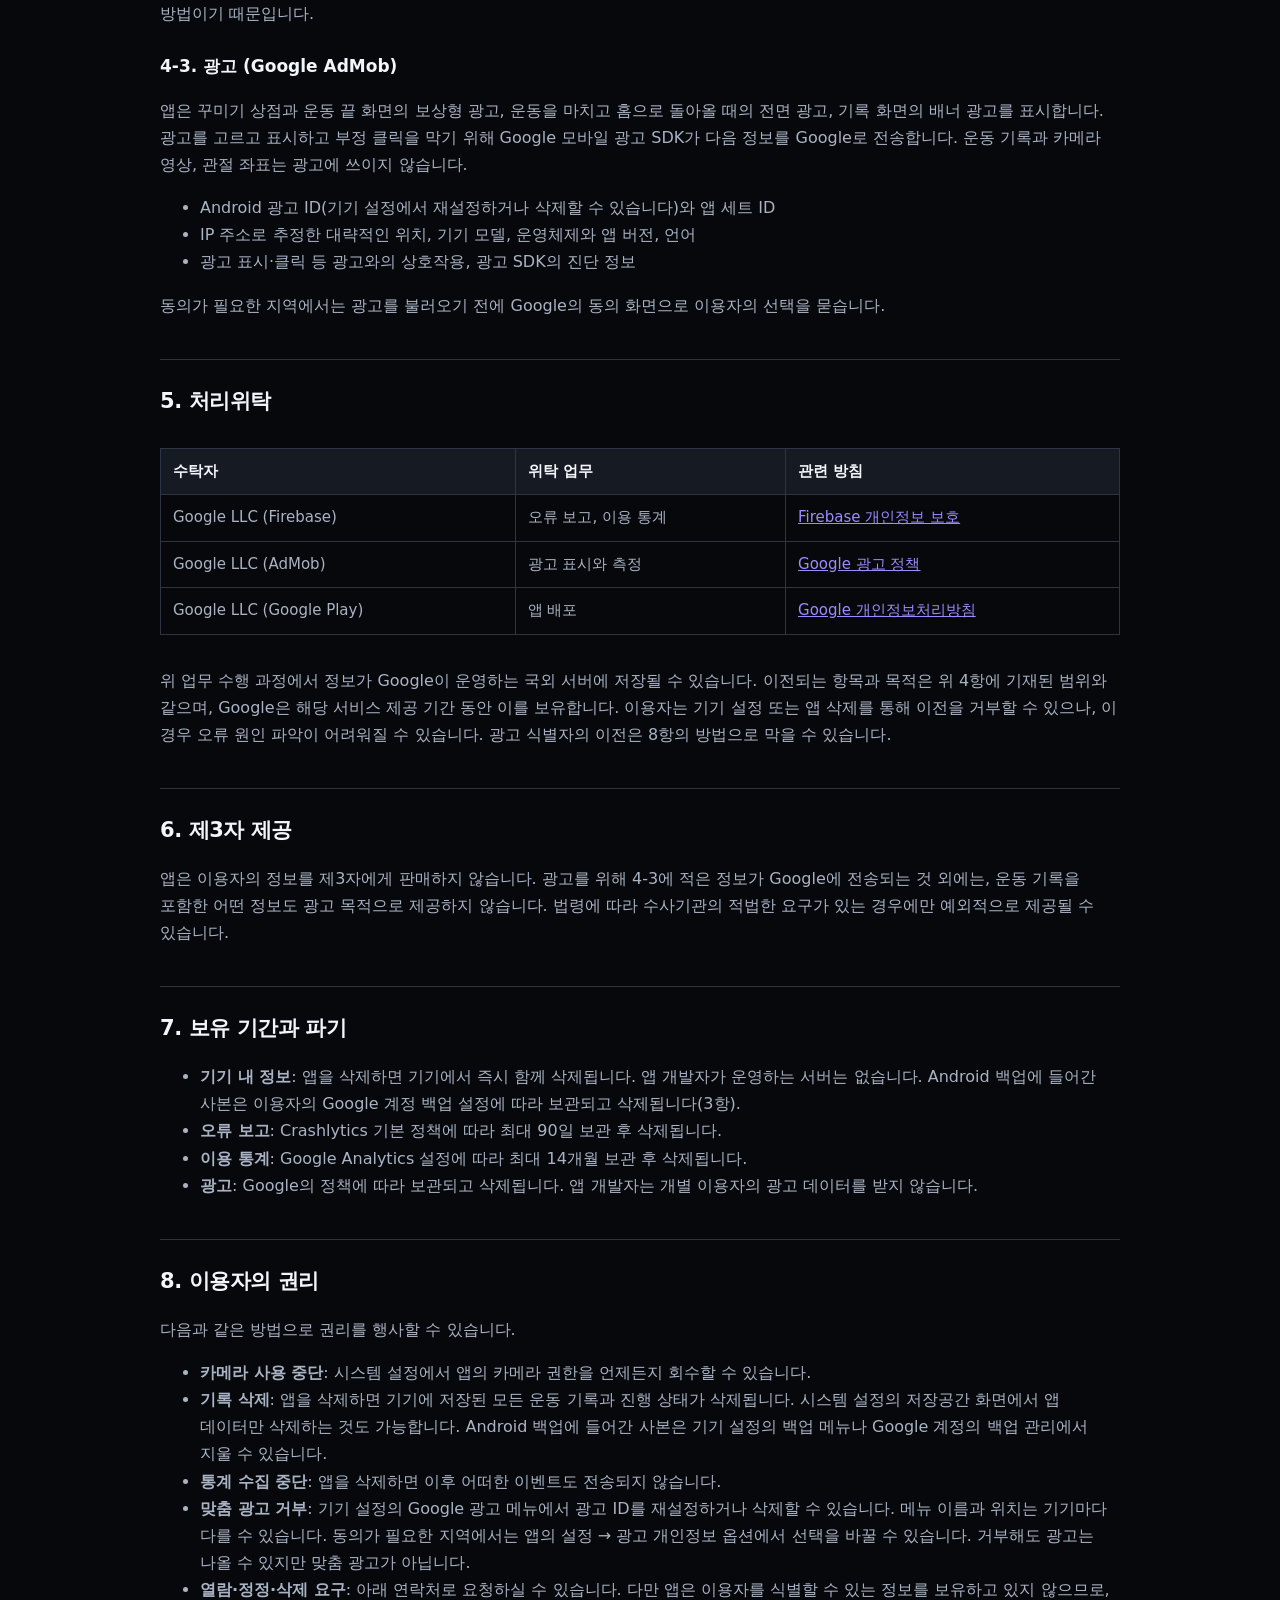
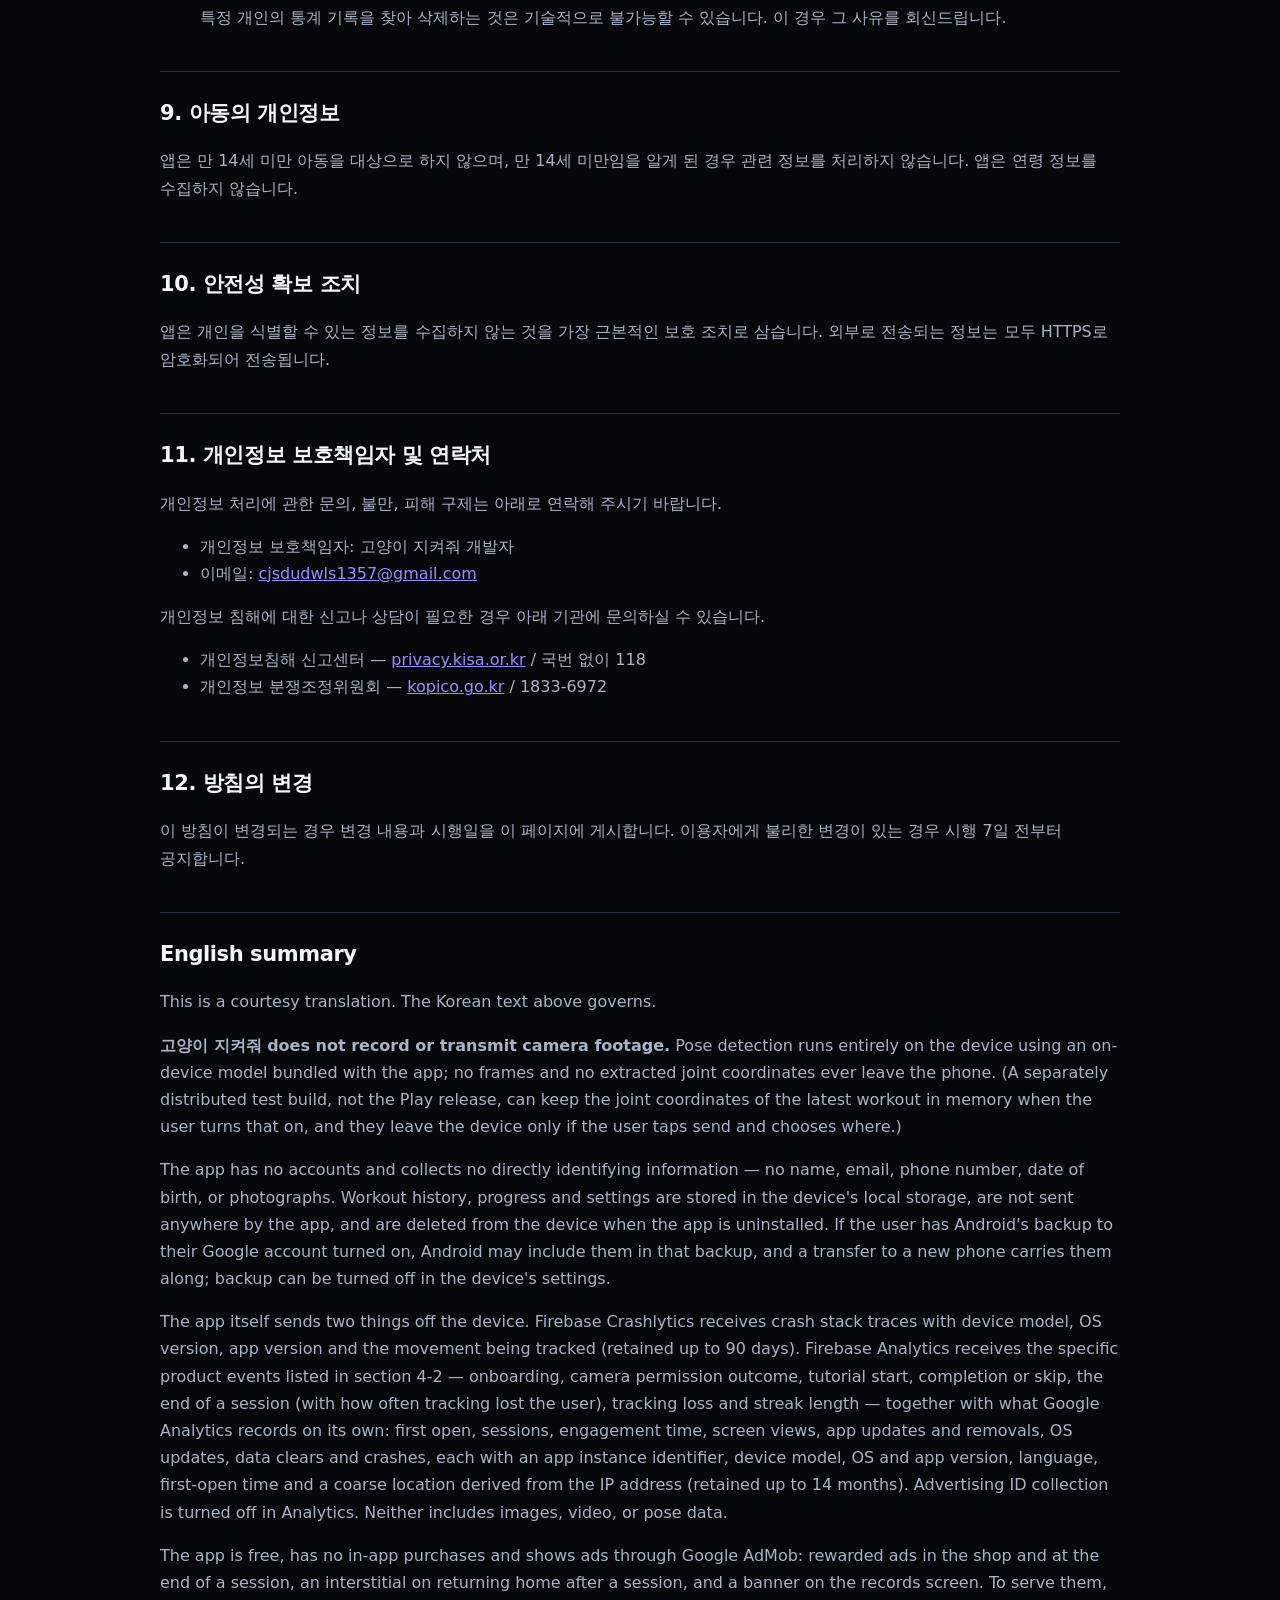
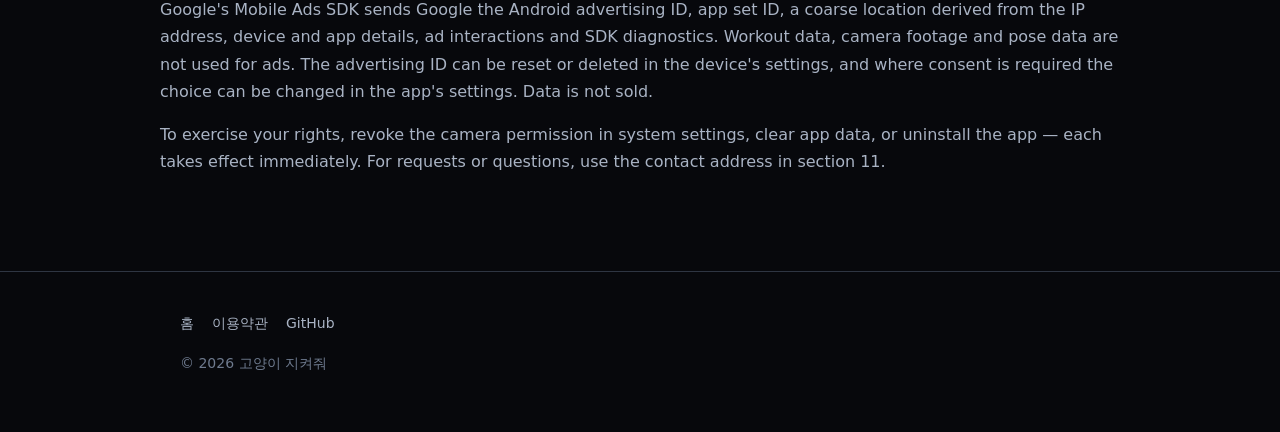
==== commit 3ad92426: "docs: 광고 도입 방침·약관 시행일 2026-11-17 Co-Authored-By: Claude Opus 5.5 <noreply@anthropic.com>" ====
--- a/site/privacy.html
+++ b/site/privacy.html
@@ -26,8 +26,7 @@
 <div class="legal wrap">
 
 <h1>개인정보처리방침</h1>
-<!-- 머지 전에 날짜를 넣을 것: 시행일은 이 페이지를 게시한 날로부터 7일 이상 뒤(12항) -->
-<p class="updated">시행일: YYYY년 M월 D일 · 최종 수정일: YYYY년 M월 D일</p>
+<p class="updated">시행일: 2026년 11월 17일 · 최종 수정일: 2026년 11월 10일</p>
 
 <div class="callout">
   <p><strong>가장 중요한 것 하나.</strong> 카메라 영상은 저장되지 않고 어디로도 전송되지 않습니다.
